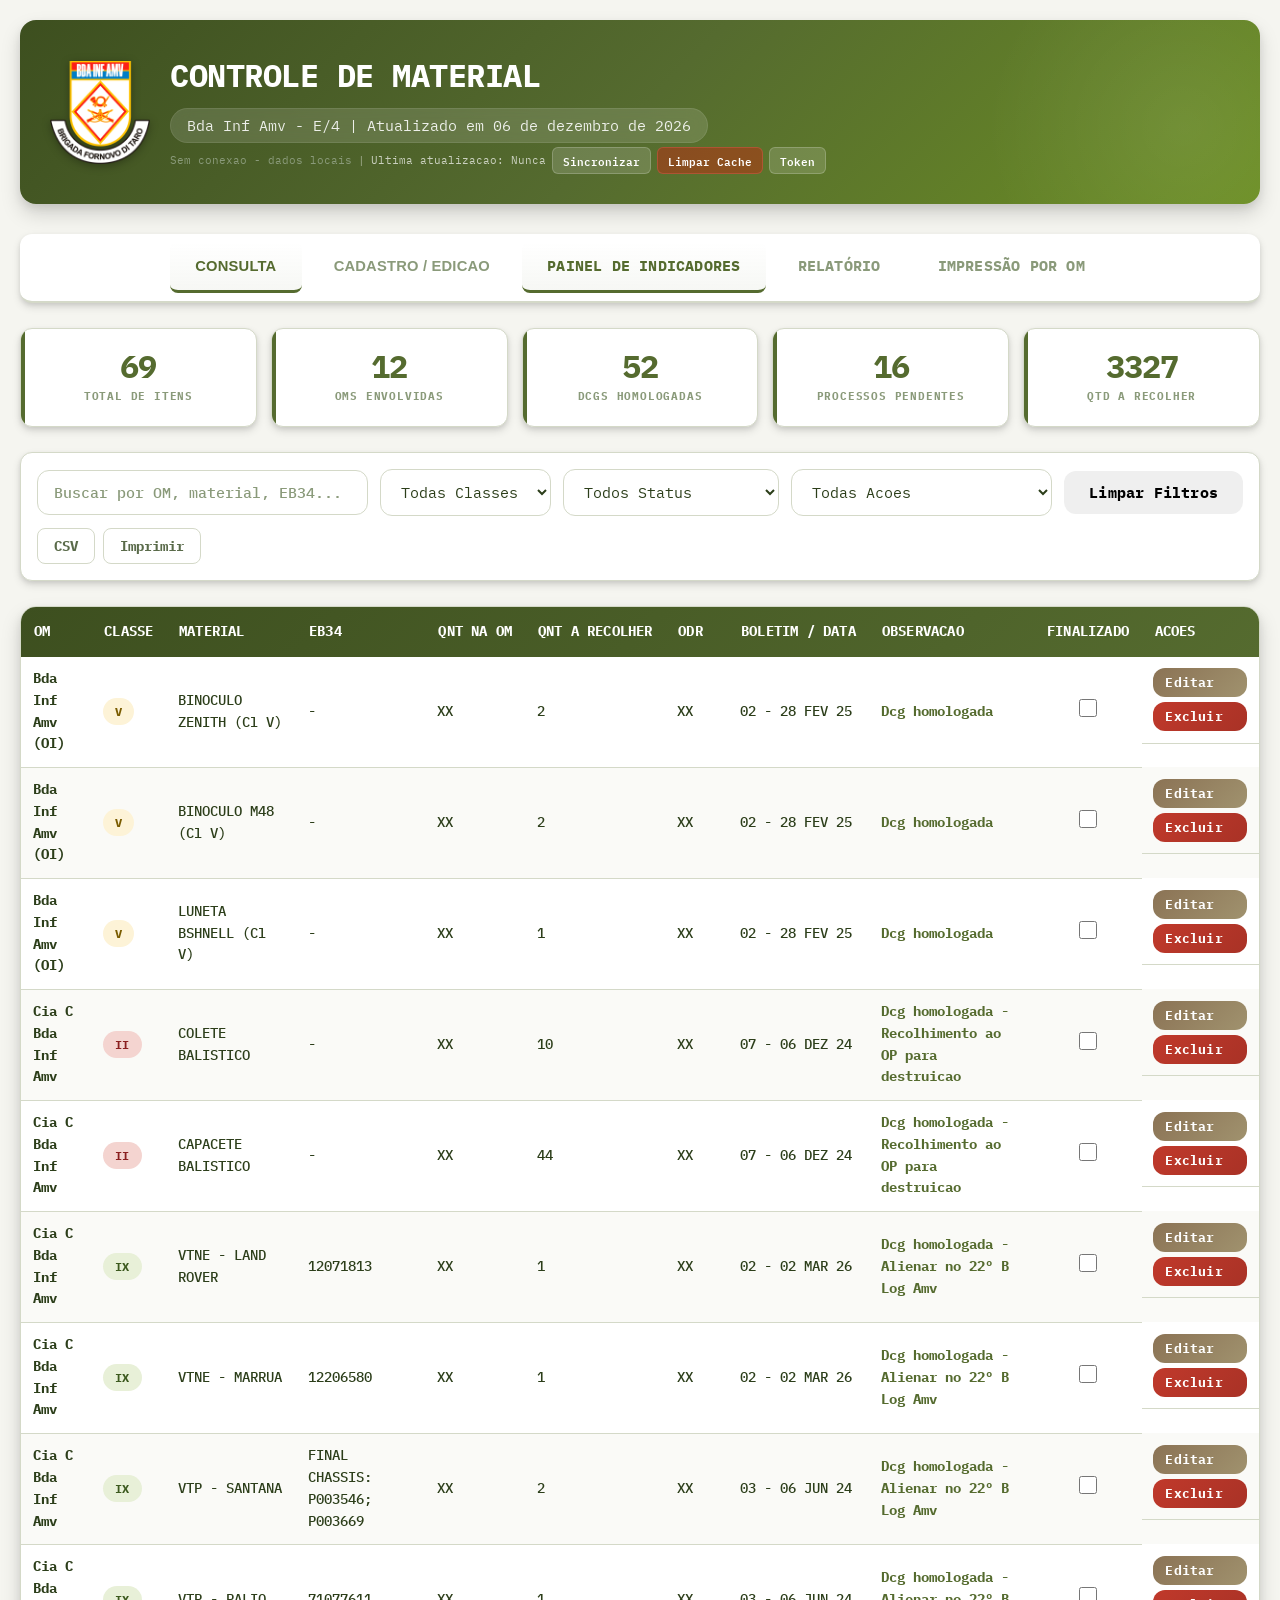
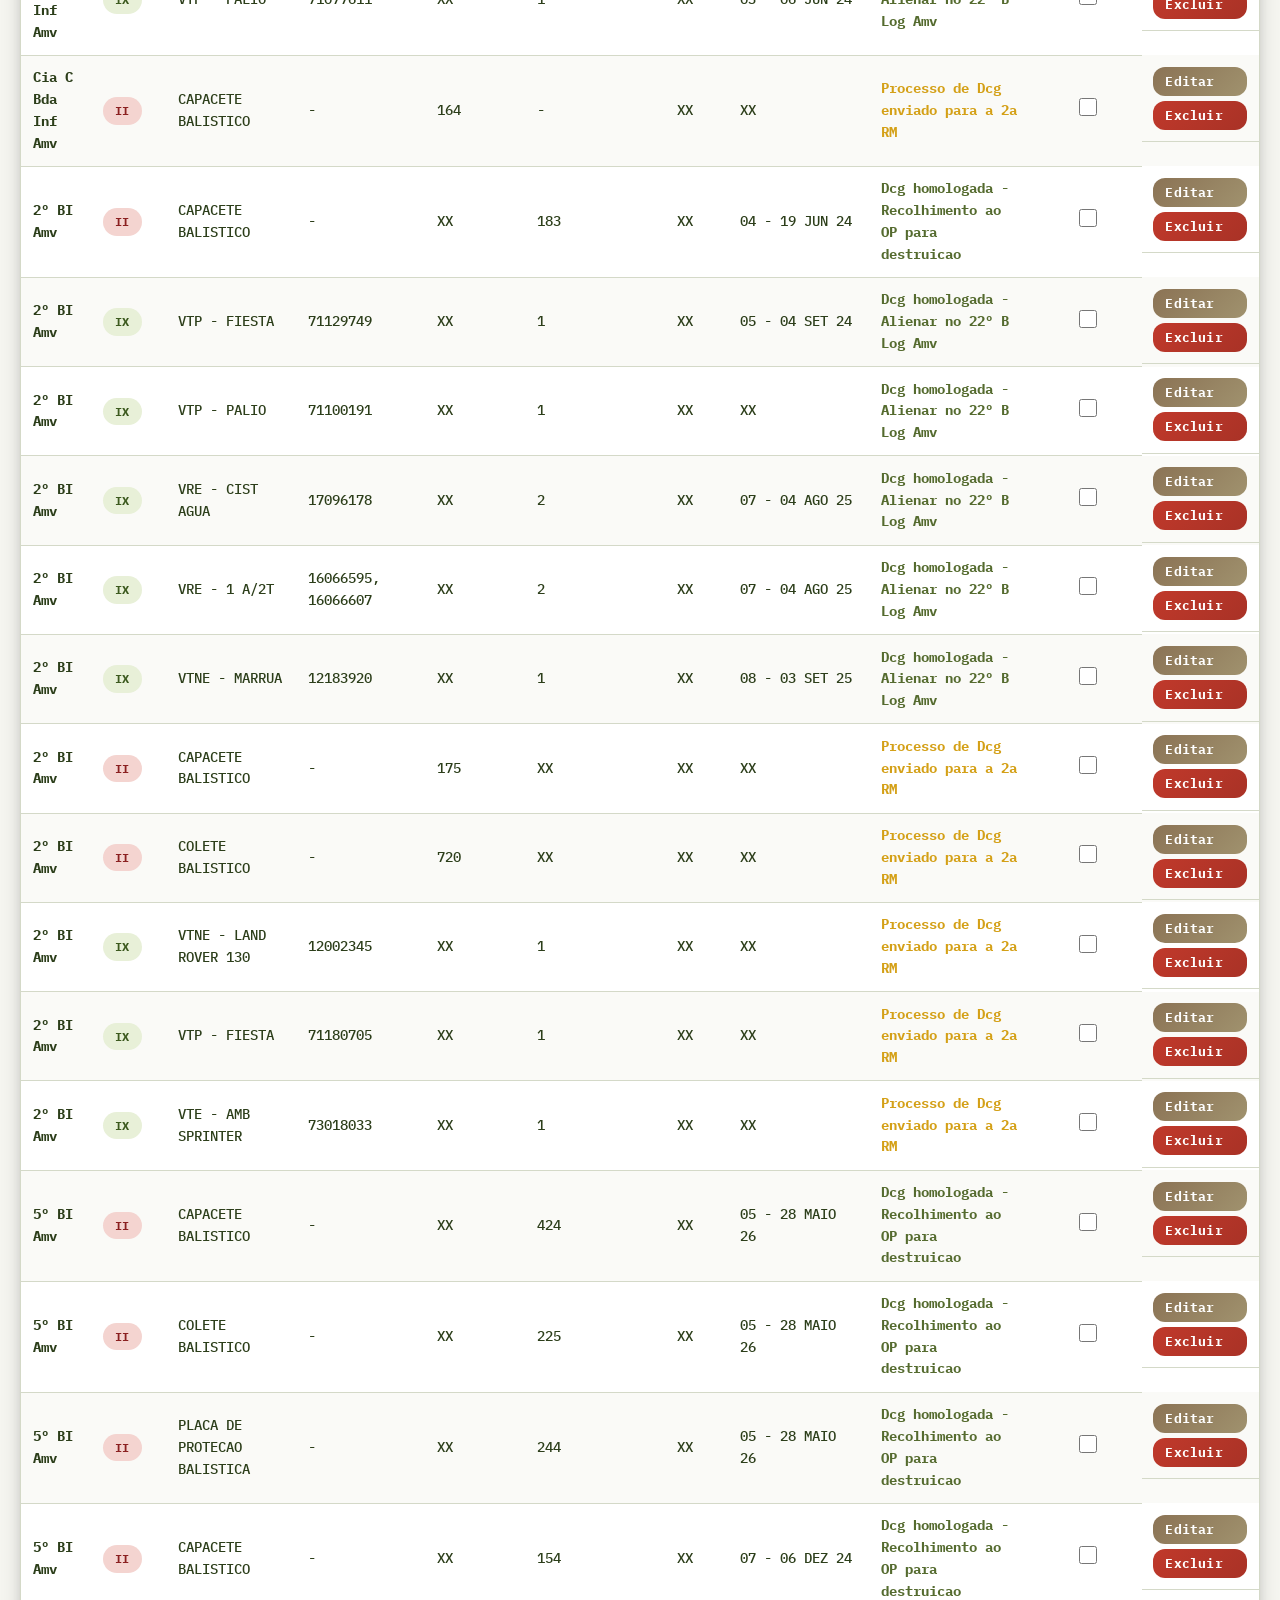
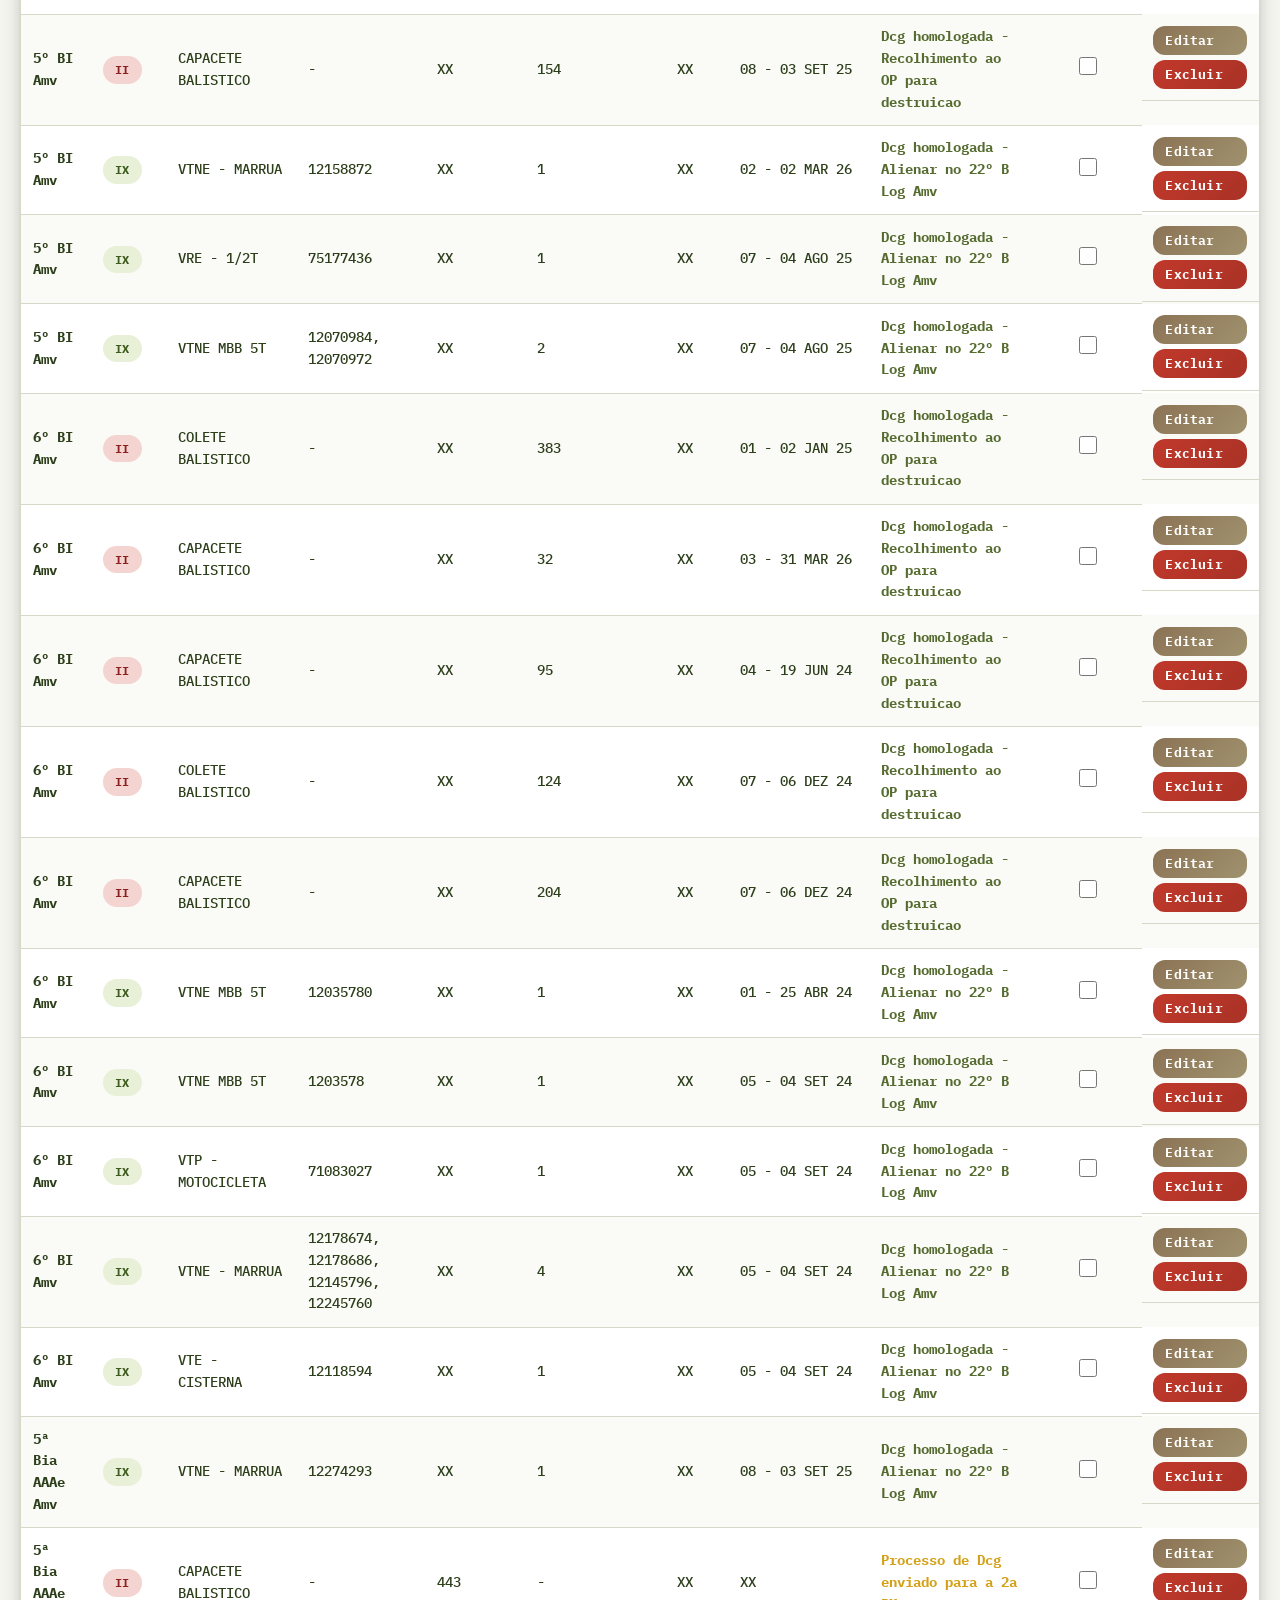
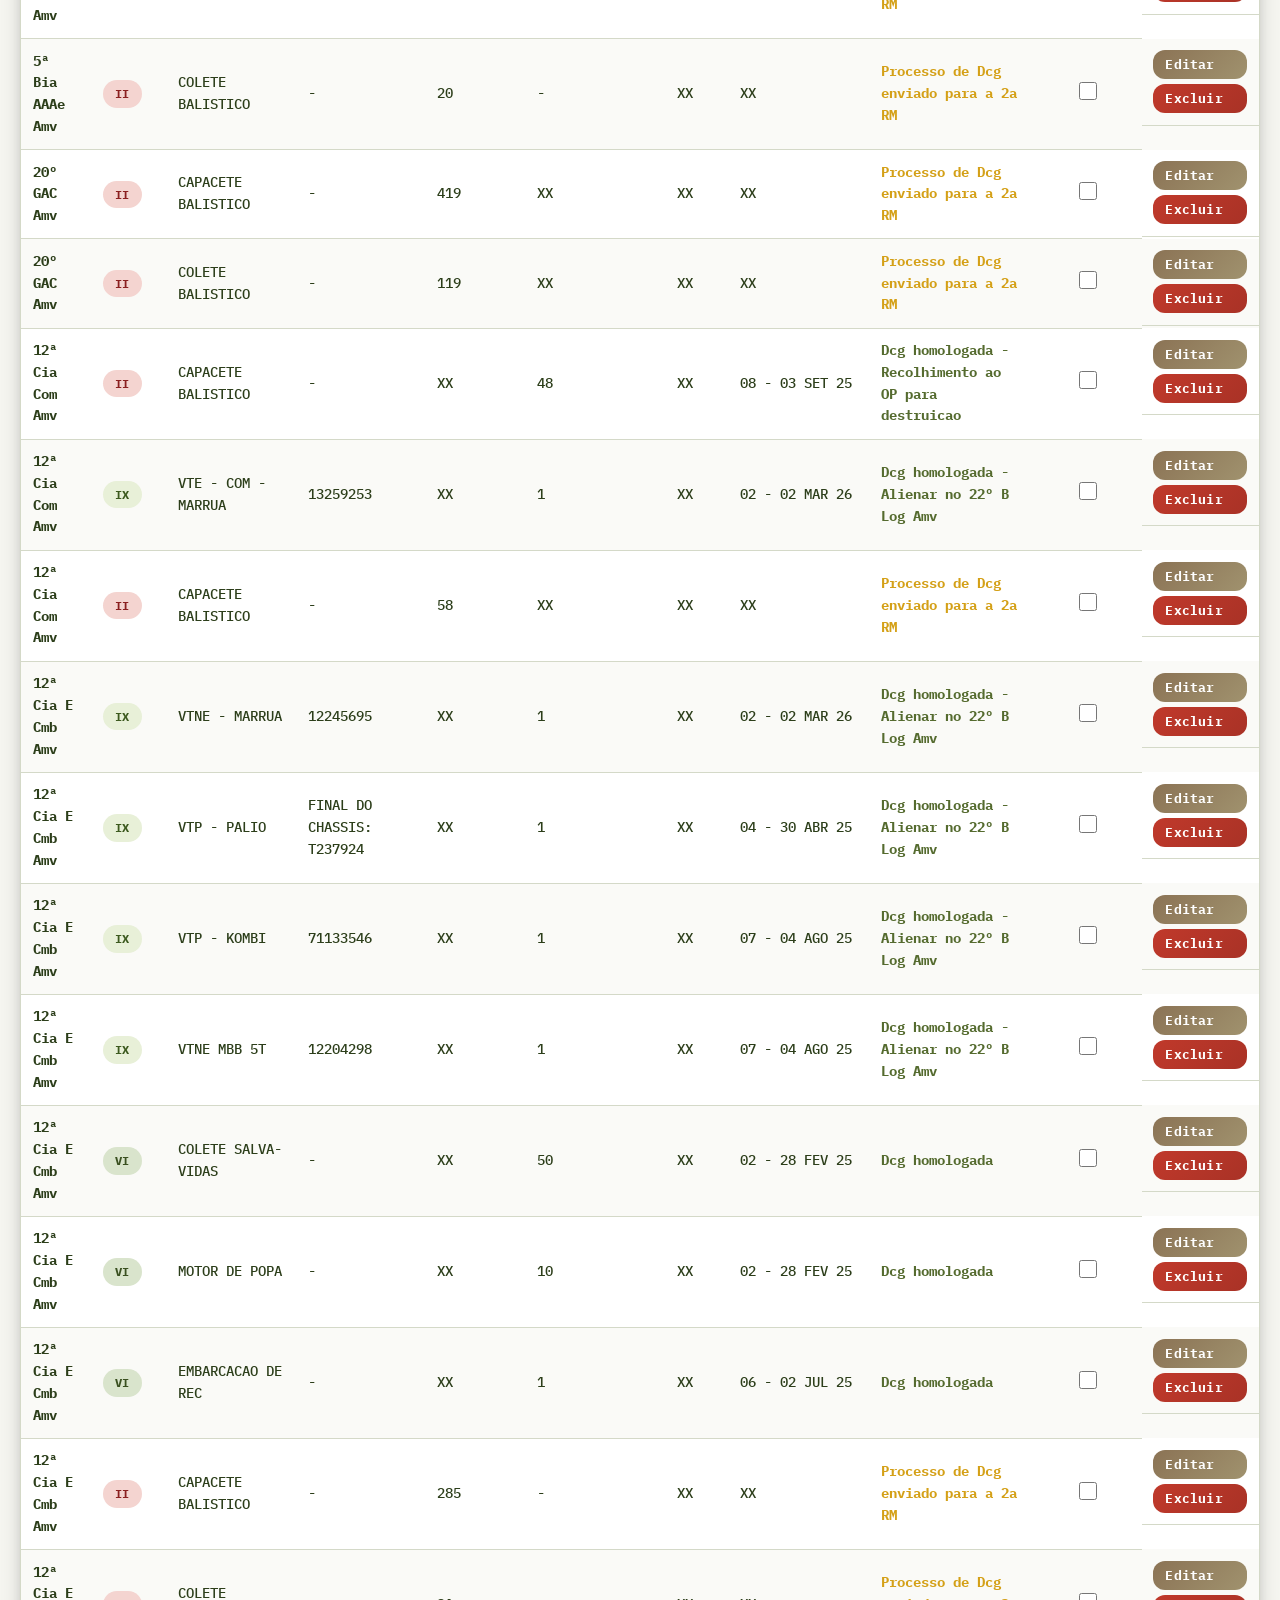
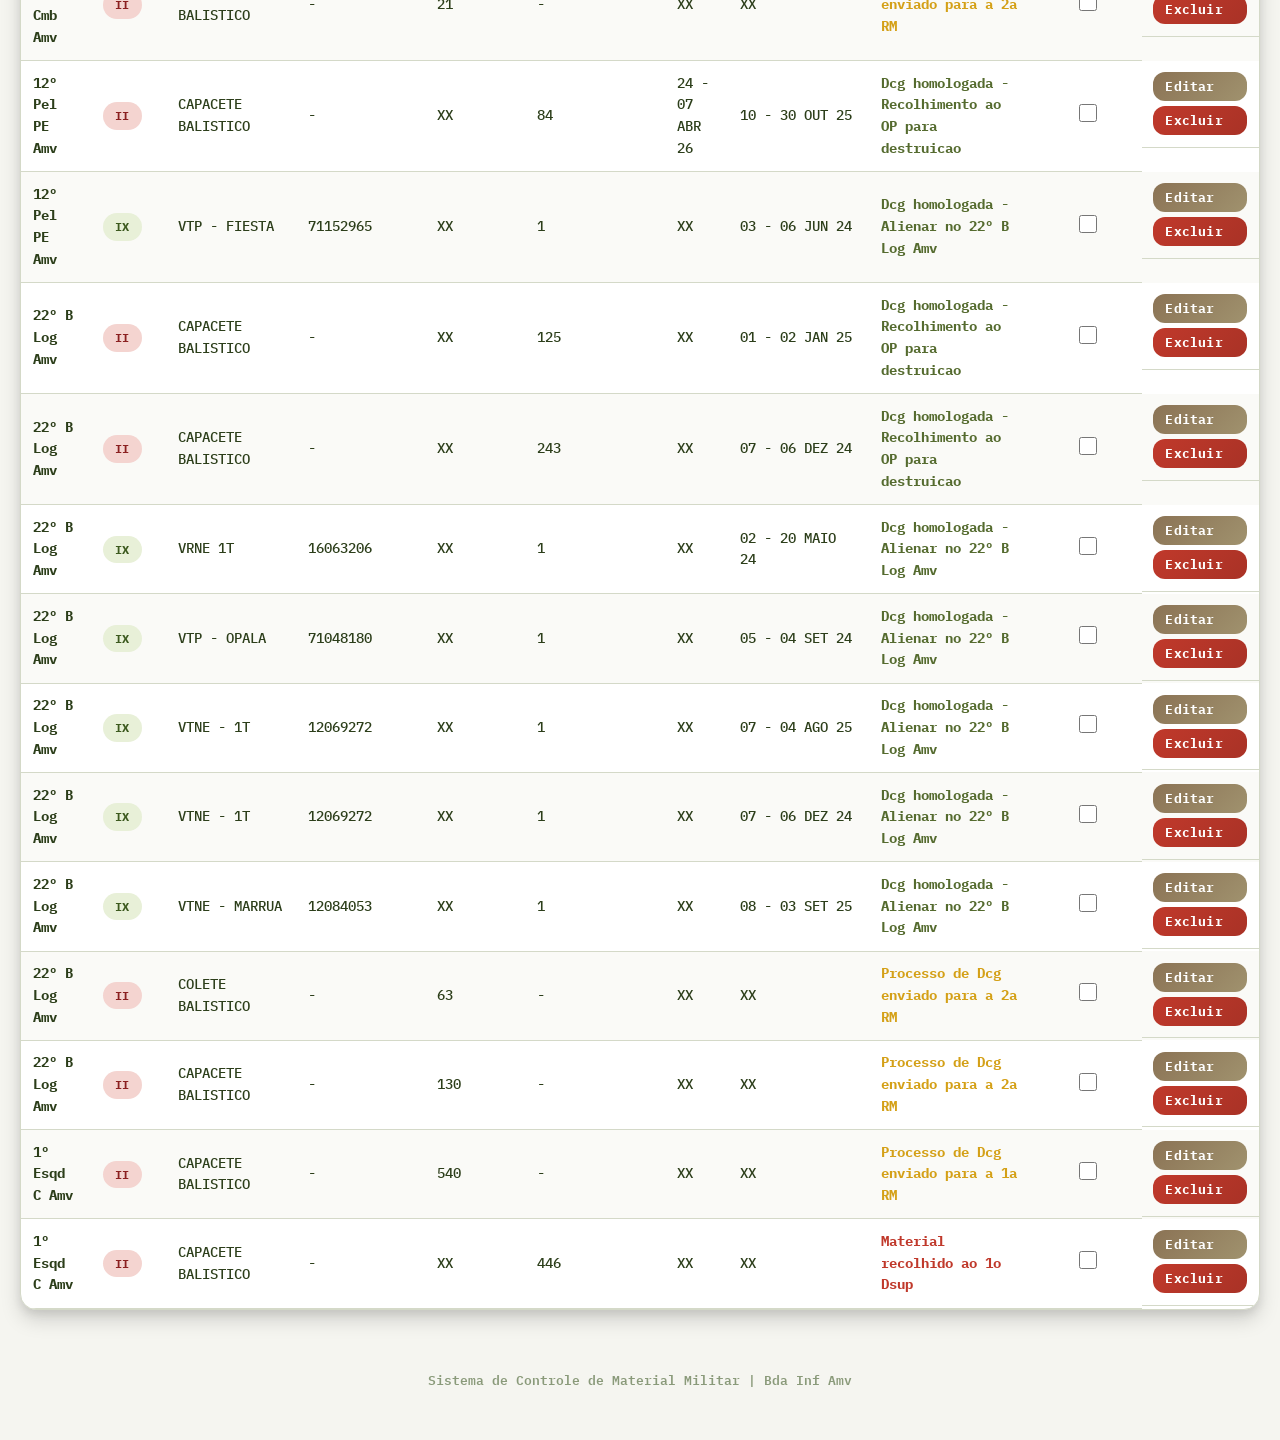
==== index.html @ 6921af94 "Ajuste visual do checkbox Processo Finalizado - alinhado com Acao" ====
<!DOCTYPE html>
<html lang="pt-BR">
<head>
    <meta charset="UTF-8">
    <meta http-equiv="Cache-Control" content="no-cache, no-store, must-revalidate">
    <meta http-equiv="Pragma" content="no-cache">
    <meta http-equiv="Expires" content="0">
    <meta name="viewport" content="width=device-width, initial-scale=1.0, maximum-scale=1.0, user-scalable=no">
    <title>Controle de Material - Bda Inf Amv</title>
    <link rel="preconnect" href="https://fonts.googleapis.com">
    <link rel="preconnect" href="https://fonts.gstatic.com" crossorigin>
    <link href="https://fonts.googleapis.com/css2?family=IBM+Plex+Mono:wght@400;500;600;700&display=swap" rel="stylesheet">
    <style>
        :root {
            --primary: #556b2f;
            --primary-dark: #3d4f1f;
            --primary-light: #6b8e23;
            --accent: #8b7355;
            --accent-light: #a0926e;
            --danger: #c0392b;
            --danger-dark: #a93226;
            --warning: #d4a017;
            --success: #556b2f;
            --bg: #f5f5f0;
            --surface: #ffffff;
            --surface-hover: #fafaf7;
            --text: #2c3e1a;
            --text-secondary: #5a6b4a;
            --text-muted: #8a9a7a;
            --border: #d4d9c8;
            --shadow-sm: 0 1px 3px rgba(0,0,0,0.12), 0 1px 2px rgba(0,0,0,0.08);
            --shadow: 0 4px 8px rgba(0,0,0,0.12), 0 2px 4px rgba(0,0,0,0.08);
            --shadow-md: 0 10px 20px rgba(0,0,0,0.15), 0 4px 8px rgba(0,0,0,0.08);
            --shadow-lg: 0 25px 40px rgba(0,0,0,0.18), 0 10px 15px rgba(0,0,0,0.08);
            --radius: 12px;
            --radius-lg: 16px;
            --transition: all 0.2s cubic-bezier(0.4, 0, 0.2, 1);
        }
        * { margin: 0; padding: 0; box-sizing: border-box; }
        body { font-family: 'IBM Plex Mono', 'Courier New', monospace; background: var(--bg); color: var(--text); min-height: 100vh; line-height: 1.6; -webkit-font-smoothing: antialiased; font-size: 0.92rem; }
        .container { max-width: 1800px; margin: 0 auto; padding: clamp(10px, 2vw, 20px); }

        header { background: linear-gradient(135deg, var(--primary-dark) 0%, var(--primary) 50%, var(--primary-light) 100%); color: white; padding: clamp(15px, 3vw, 30px); border-radius: var(--radius-lg); margin-bottom: clamp(15px, 3vw, 30px); box-shadow: var(--shadow-md); display: flex; align-items: center; gap: 20px; flex-wrap: wrap; position: relative; overflow: hidden; }
        header::before { content: ''; position: absolute; top: -50%; right: -10%; width: 400px; height: 400px; background: radial-gradient(circle, rgba(255,255,255,0.08) 0%, transparent 70%); border-radius: 50%; pointer-events: none; }
        .logo { max-width: clamp(50px, 10vw, 100px); height: auto; filter: drop-shadow(0 2px 4px rgba(0,0,0,0.3)); border-radius: 8px; position: relative; z-index: 1; }
        .header-text { position: relative; z-index: 1; }
        h1 { font-size: clamp(1.2em, 3.5vw, 2.2em); font-weight: 700; letter-spacing: -0.5px; color: white; }
        .subtitle { font-size: clamp(0.75em, 1.8vw, 1em); opacity: 0.9; background: rgba(255,255,255,0.15); backdrop-filter: blur(10px); padding: 5px 16px; border-radius: 24px; border: 1px solid rgba(255,255,255,0.1); display: inline-block; width: fit-content; margin-top: 6px; color: white; }

        .tabs { display: flex; gap: 6px; margin-bottom: clamp(15px, 2vw, 25px); flex-wrap: wrap; justify-content: center; background: var(--surface); padding: 8px 12px; border-radius: var(--radius); box-shadow: var(--shadow); border-bottom: 2px solid var(--border); }
        .tabs a, .tab { padding: clamp(8px, 1.5vw, 12px) clamp(14px, 2vw, 30px); border: none; border-radius: 8px; background: transparent; color: var(--text-muted); font-size: clamp(0.7em, 1.5vw, 1em); font-weight: 700; cursor: pointer; transition: var(--transition); text-decoration: none; display: inline-block; text-transform: uppercase; letter-spacing: 0.2px; border-bottom: 3px solid transparent; }
        .tabs a:hover, .tab:hover { color: var(--text); background: var(--surface-hover); border-bottom-color: var(--primary-light); }
        .tabs a.active, .tab.active { color: var(--primary); border-bottom-color: var(--primary); background: linear-gradient(to bottom, transparent, rgba(85,107,47,0.05)); font-weight: 800; }

        .tab-content { display: none; }
        .tab-content.active { display: block; }

        .stats-container { display: flex; gap: 14px; padding: 0 0 clamp(15px, 2vw, 25px); flex-wrap: wrap; }
        .stat-card { background: var(--surface); border-radius: var(--radius); padding: clamp(12px, 2vw, 20px) clamp(16px, 2.5vw, 28px); text-align: center; box-shadow: var(--shadow); min-width: 120px; border: 1px solid var(--border); transition: var(--transition); position: relative; overflow: hidden; flex: 1; }
        .stat-card::before { content: ''; position: absolute; top: 0; left: 0; width: 4px; height: 100%; background: var(--primary); border-radius: 4px 0 0 4px; }
        .stat-card:hover { transform: translateY(-3px); box-shadow: var(--shadow-md); }
        .stat-value { display: block; font-size: clamp(1.4em, 3.5vw, 2rem); font-weight: 700; color: var(--primary); line-height: 1.1; letter-spacing: -1px; }
        .stat-label { color: var(--text-muted); font-size: clamp(0.6em, 1.2vw, 0.75em); text-transform: uppercase; letter-spacing: 0.8px; font-weight: 700; margin-top: 4px; display: block; }

        .controls { display: flex; flex-wrap: wrap; gap: clamp(8px, 1.5vw, 12px); margin-bottom: clamp(15px, 2vw, 25px); padding: clamp(12px, 2vw, 16px); background: var(--surface); border-radius: var(--radius); box-shadow: var(--shadow); border: 1px solid var(--border); align-items: center; }
        .search-box { flex: 1; min-width: 200px; padding: clamp(8px, 1.5vw, 12px) clamp(12px, 2vw, 20px); border: 1px solid var(--border); border-radius: var(--radius); background: var(--surface); color: var(--text); font-size: clamp(0.85em, 1.5vw, 0.92rem); outline: none; transition: var(--transition); font-family: inherit; font-weight: 500; }
        .search-box:focus { border-color: var(--primary); box-shadow: 0 0 0 3px rgba(85,107,47,0.1); }
        .search-box::placeholder { color: var(--text-muted); }

        select, input[type="text"], input[type="number"], input[type="password"] { padding: clamp(8px, 1.5vw, 12px) clamp(12px, 2vw, 16px); border: 1px solid var(--border); border-radius: var(--radius); background: var(--surface); color: var(--text); font-size: clamp(0.8em, 1.4vw, 0.92rem); cursor: pointer; outline: none; transition: var(--transition); font-family: inherit; }
        select:focus, input:focus { border-color: var(--primary); box-shadow: 0 0 0 3px rgba(85,107,47,0.1); }
        select option { background: var(--surface); color: var(--text); }

        .btn { padding: clamp(8px, 1.5vw, 12px) clamp(15px, 2vw, 25px); border: none; border-radius: var(--radius); cursor: pointer; font-size: clamp(0.8em, 1.4vw, 0.92rem); font-weight: 700; transition: var(--transition); letter-spacing: 0.2px; display: inline-flex; align-items: center; gap: 6px; font-family: inherit; }
        .btn:active { transform: scale(0.97); }
        .btn:hover { transform: translateY(-1px); box-shadow: var(--shadow-md); }
        .btn-primary, .btn-save { background: linear-gradient(135deg, var(--primary), var(--primary-dark)); color: white; box-shadow: var(--shadow-sm), 0 3px 10px rgba(85,107,47,0.3); }
        .btn-primary:hover, .btn-save:hover { box-shadow: var(--shadow-md), 0 6px 16px rgba(85,107,47,0.4); }
        .btn-danger { background: linear-gradient(135deg, var(--danger), var(--danger-dark)); color: white; box-shadow: var(--shadow-sm), 0 3px 10px rgba(192,57,43,0.3); }
        .btn-cancel { background: var(--surface); color: var(--text-secondary); border: 1px solid var(--border); }
        .btn-cancel:hover { background: var(--surface-hover); border-color: var(--text-muted); }
        .btn-edit { background: linear-gradient(135deg, var(--accent), var(--accent-light)); color: white; padding: 6px 12px; font-size: clamp(0.65em, 1.1vw, 0.82rem); }
        .btn-delete { background: linear-gradient(135deg, var(--danger), var(--danger-dark)); color: white; padding: 6px 12px; font-size: clamp(0.65em, 1.1vw, 0.82rem); }

        .export-buttons { display: flex; gap: 8px; }
        .btn-export { padding: 8px 16px; border: 1px solid var(--border); border-radius: 8px; background: var(--surface); color: var(--text-secondary); cursor: pointer; transition: var(--transition); font-size: 0.88rem; font-weight: 700; font-family: inherit; }
        .btn-export:hover { background: var(--surface-hover); border-color: var(--text-muted); }

        .table-container { background: var(--surface); border-radius: var(--radius-lg); overflow-x: auto; -webkit-overflow-scrolling: touch; box-shadow: var(--shadow-md); border: 1px solid var(--border); }
        table { width: 100%; border-collapse: collapse; min-width: 900px; }
        thead { background: linear-gradient(135deg, var(--primary-dark), var(--primary)); color: white; position: sticky; top: 0; z-index: 10; }
        th { padding: clamp(8px, 1.5vw, 14px) clamp(6px, 1vw, 16px); text-align: left; font-weight: 700; color: white; cursor: pointer; white-space: nowrap; transition: var(--transition); font-size: clamp(0.65em, 1.1vw, 0.85rem); letter-spacing: 0.2px; text-transform: uppercase; }
        th:hover { background: rgba(255,255,255,0.1); }
        td { padding: clamp(5px, 0.9vw, 12px); border-bottom: 1px solid var(--border); font-size: clamp(0.65em, 1.1vw, 0.85rem); color: var(--text); font-weight: 500; }
        tr { transition: var(--transition); }
        tr:hover { background: var(--surface-hover); }
        tr:nth-child(even) { background: rgba(245,245,240,0.5); }

        .badge { display: inline-flex; align-items: center; padding: 4px 12px; border-radius: 24px; font-size: 0.76rem; font-weight: 700; letter-spacing: 0.3px; text-transform: uppercase; }
        .badge-ii { background: #f4d4d0; color: #8b2020; }
        .badge-ix { background: #e8f0d8; color: #3d5a1f; }
        .badge-v { background: #fdf3d7; color: #7a5c00; }
        .badge-vi { background: #d9e4cc; color: #3a5020; }

        .status-homologada { color: var(--success); font-weight: 700; }
        .status-pendente { color: var(--warning); font-weight: 700; }
        .status-recolhido { color: var(--danger); font-weight: 700; }

        .no-results { text-align: center; padding: clamp(20px, 4vw, 40px); color: var(--text-muted); font-size: 1.1em; }

        .form-container { background: var(--surface); border-radius: var(--radius-lg); padding: clamp(15px, 3vw, 30px); box-shadow: var(--shadow-md); border: 1px solid var(--border); }
        .form-title { font-size: clamp(1em, 2.2vw, 1.4em); margin-bottom: clamp(15px, 2vw, 25px); font-weight: 700; color: var(--primary); padding-bottom: 12px; border-bottom: 2px solid var(--border); display: flex; align-items: center; gap: 8px; text-transform: uppercase; letter-spacing: 0.3px; }
        .form-title::before { content: ''; width: 4px; height: 20px; background: var(--primary); border-radius: 2px; }
        .form-grid { display: grid; grid-template-columns: repeat(auto-fit, minmax(clamp(180px, 28vw, 280px), 1fr)); gap: clamp(12px, 2vw, 20px); margin-bottom: 25px; }
        .form-group { display: flex; flex-direction: column; gap: 6px; }
        .form-group label { color: var(--text-secondary); font-size: clamp(0.65em, 1.2vw, 0.86rem); text-transform: uppercase; letter-spacing: 0.3px; font-weight: 700; }
        .form-group input, .form-group select { width: 100%; padding: 10px 14px; }
        .form-buttons { display: flex; gap: 12px; justify-content: flex-end; flex-wrap: wrap; }

        .modal-overlay { display: none; position: fixed; top: 0; left: 0; width: 100%; height: 100%; background: rgba(15,23,42,0.6); backdrop-filter: blur(4px); z-index: 1000; justify-content: center; align-items: center; padding: 20px; }
        .modal-overlay.active { display: flex; }
        .modal { background: var(--surface); border-radius: var(--radius-lg); max-width: 500px; width: 100%; box-shadow: var(--shadow-lg); animation: modalIn 0.3s cubic-bezier(0.4, 0, 0.2, 1); border: 1px solid var(--border); }
        @keyframes modalIn { from { opacity: 0; transform: translateY(-10px) scale(0.98); } to { opacity: 1; transform: translateY(0) scale(1); } }
        .modal h3 { margin-bottom: 15px; color: var(--danger); font-size: clamp(1em, 2vw, 1.2rem); font-weight: 700; letter-spacing: -0.3px; padding: 20px 28px 0; }
        .modal p { margin-bottom: 20px; color: var(--text-secondary); font-size: clamp(0.85em, 1.5vw, 0.95rem); padding: 0 28px; }
        .modal .form-group { padding: 0 28px; }
        .modal-buttons { display: flex; gap: 10px; justify-content: flex-end; flex-wrap: wrap; padding: 20px 28px; border-top: 1px solid var(--border); }
        .modal-buttons .btn { flex: 1; min-width: 120px; text-align: center; }

        .action-buttons { display: flex; gap: 5px; flex-wrap: wrap; }
        .action-buttons .btn { flex: 1; min-width: 80px; text-align: center; }

        .toast { position: fixed; bottom: 15px; left: 15px; right: 15px; padding: 12px 20px; border-radius: var(--radius); color: white; font-weight: 700; z-index: 2000; animation: slideIn 0.3s ease, fadeOut 0.3s ease 2.7s; text-align: center; font-size: clamp(0.8em, 1.5vw, 0.95rem); }
        .toast-success { background: linear-gradient(135deg, var(--primary), var(--primary-light)); }
        .toast-error { background: linear-gradient(135deg, var(--danger), var(--danger-dark)); }
        @keyframes slideIn { from { transform: translateY(100%); opacity: 0; } to { transform: translateY(0); opacity: 1; } }
        @keyframes fadeOut { from { opacity: 1; } to { opacity: 0; } }

        footer { text-align: center; padding: clamp(15px, 3vw, 30px); margin-top: clamp(15px, 3vw, 30px); color: var(--text-muted); font-size: 0.85em; font-weight: 600; }

        @media print { .tabs, .controls, .action-buttons, footer { display: none !important; } body { background: white; } header { box-shadow: none; } .table-container { box-shadow: none; border: 1px solid #ccc; } }

        @media (max-width: 768px) {
            header { padding: 12px 16px; flex-direction: column; align-items: flex-start; gap: 8px; }
            .header-text { width: 100%; }
            .logo { height: 50px; width: auto; }
            h1 { font-size: 1.1rem; }
            .subtitle { font-size: 0.72rem; padding: 3px 10px; }
            .tabs { padding: 0 8px; gap: 2px; overflow-x: auto; -webkit-overflow-scrolling: touch; flex-wrap: nowrap; }
            .tab { padding: 10px 14px; font-size: 0.72rem; white-space: nowrap; }
            .stats-container { gap: 8px; padding: 0 0 12px; }
            .stat-card { min-width: 80px; padding: 10px 12px; flex: 1; }
            .stat-value { font-size: 1.4rem; }
            .stat-label { font-size: 0.6rem; }
            .controls { padding: 0 12px 12px; }
            .search-box { width: 100%; min-width: 0; font-size: 0.8rem; padding: 8px 12px; }
            .table-container { overflow-x: auto; margin: 0; }
            thead th { padding: 10px; font-size: 0.7rem; }
            tbody td { padding: 8px; font-size: 0.72rem; }
            .form-grid { grid-template-columns: 1fr; }
            .form-group label { font-size: 0.72rem; }
            .form-group input, .form-group select { font-size: 0.82rem; padding: 8px 10px; }
            .modal-buttons .btn { min-width: 100px; font-size: 0.82rem; }
        }
        @media (max-width: 480px) {
            html { font-size: 14px; }
            .tab { padding: 8px 8px; font-size: 0.65rem; }
            .stat-card { min-width: 60px; padding: 8px 6px; }
            .stat-value { font-size: 1.1rem; }
            .stat-label { font-size: 0.5rem; }
            thead th, tbody td { padding: 5px; }
            .action-buttons .btn { font-size: 0.6rem; padding: 4px 6px; min-width: 60px; }
        }
    </style>
</head>
<body>
    <div class="container">
        <header>
            <img src="logo.png" alt="Logo BDA Inf Amv" class="logo">
            <div class="header-text">
                <h1>CONTROLE DE MATERIAL</h1>
                <p class="subtitle">Bda Inf Amv - E/4 | Atualizado em <span id="currentDate"></span></p>
                <div style="font-size:0.7rem;color:rgba(255,255,255,0.7);margin-top:4px;display:flex;align-items:center;gap:6px;">
                    <span id="syncStatus" style="color:rgba(255,255,255,0.5);">Carregando...</span>
                    <span style="color:rgba(255,255,255,0.5);">|</span>
                    <span>Ultima atualizacao: <span id="lastUpdate">...</span></span>
                    <button onclick="manualRefresh()" style="background:rgba(255,255,255,0.15);border:1px solid rgba(255,255,255,0.2);color:white;padding:3px 10px;border-radius:6px;cursor:pointer;font-size:0.7rem;font-family:inherit;font-weight:600;">Sincronizar</button>
                    <button onclick="forceReload()" style="background:rgba(255,0,0,0.3);border:1px solid rgba(255,100,100,0.3);color:white;padding:3px 10px;border-radius:6px;cursor:pointer;font-size:0.7rem;font-family:inherit;font-weight:600;">Limpar Cache</button>
                    <button onclick="openTokenModal()" style="background:rgba(255,255,255,0.15);border:1px solid rgba(255,255,255,0.2);color:white;padding:3px 10px;border-radius:6px;cursor:pointer;font-size:0.7rem;font-family:inherit;font-weight:600;">Token</button>
                </div>
            </div>
        </header>

        <div class="tabs">
            <button class="tab active" onclick="switchTab('consulta')">Consulta</button>
            <button class="tab" onclick="switchTab('cadastro')">Cadastro / Edicao</button>
            <a href="painel.html" class="active">Painel de Indicadores</a>
            <a href="relatorio.html">Relatório</a>
            <a href="imprimir.html">Impressão por OM</a>
        </div>

        <div id="tab-consulta" class="tab-content active">
            <div class="stats-container">
                <div class="stat-card"><div class="stat-value" id="total-items">0</div><div class="stat-label">Total de Itens</div></div>
                <div class="stat-card"><div class="stat-value" id="total-oms">0</div><div class="stat-label">OMs Envolvidas</div></div>
                <div class="stat-card"><div class="stat-value" id="total-homologadas">0</div><div class="stat-label">DCGs Homologadas</div></div>
                <div class="stat-card"><div class="stat-value" id="total-pendentes">0</div><div class="stat-label">Processos Pendentes</div></div>
                <div class="stat-card"><div class="stat-value" id="total-recolher">0</div><div class="stat-label">Qtd a Recolher</div></div>
            </div>

            <div class="controls">
                <input type="text" class="search-box" id="searchInput" placeholder="Buscar por OM, material, EB34...">
                <select id="filterClasse"><option value="">Todas Classes</option><option value="II">Classe II</option><option value="V">Classe V</option><option value="VI">Classe VI</option><option value="IX">Classe IX</option></select>
                <select id="filterStatus"><option value="">Todos Status</option><option value="homologada">DCG Homologada</option><option value="pendente">Processo Pendente</option><option value="recolhido">Material Recolhido</option></select>
                <select id="filterAcao"><option value="">Todas Acoes</option><option value="destruicao">Recolhimento/Destruicao</option><option value="alienacao">Alienacao</option><option value="outros">Outros</option></select>
                <button class="btn" onclick="clearFilters()">Limpar Filtros</button>
                <div class="export-buttons">
                    <button class="btn-export" onclick="exportCSV()">CSV</button>
                    <button class="btn-export" onclick="printTable()">Imprimir</button>
                </div>
            </div>

            <div class="table-container">
                <table id="materialTable">
                    <thead>
                        <tr>
                            <th onclick="sortTable(0)">OM</th>
                            <th onclick="sortTable(1)">Classe</th>
                            <th onclick="sortTable(2)">Material</th>
                            <th onclick="sortTable(3)">EB34</th>
                            <th onclick="sortTable(4)">QNT na OM</th>
                            <th onclick="sortTable(5)">QNT a Recolher</th>
                            <th onclick="sortTable(6)">ODR</th>
                            <th onclick="sortTable(7)">Boletim / Data</th>
                            <th onclick="sortTable(8)">Observacao</th>
                            <th>Finalizado</th>
                            <th>Acoes</th>
                        </tr>
                    </thead>
                    <tbody id="tableBody"></tbody>
                </table>
                <div class="no-results" id="noResults" style="display: none;">Nenhum resultado encontrado.</div>
            </div>
        </div>

        <div id="tab-cadastro" class="tab-content">
            <div class="form-container">
                <div class="form-title" id="formTitle">Novo Registro</div>
                <div class="form-grid">
                    <div class="form-group">
                        <label>OM</label>
                        <select id="formOm"><option value="">Selecione a OM</option></select>
                    </div>
                    <div class="form-group">
                        <label>Classe</label>
                        <select id="formClasse"><option value="II">II</option><option value="V">V</option><option value="VI">VI</option><option value="IX">IX</option></select>
                    </div>
                    <div class="form-group">
                        <label>Material</label>
                        <select id="formMaterialSelect" onchange="toggleNewMaterial()"><option value="">Selecione o Material</option></select>
                        <input type="text" id="formMaterial" placeholder="Digite o novo material" style="display:none;margin-top:6px;">
                    </div>
                    <div class="form-group">
                        <label>EB34</label>
                        <input type="text" id="formEb34" placeholder="Numero do EB34 ou -">
                    </div>
                    <div class="form-group">
                        <label>QNT na OM</label>
                        <input type="text" id="formQtdOm" placeholder="Quantidade ou XX">
                    </div>
                    <div class="form-group">
                        <label>QNT a Recolher</label>
                        <input type="text" id="formQtdRecolher" placeholder="Quantidade ou -">
                    </div>
                    <div class="form-group">
                        <label>ODR</label>
                        <input type="text" id="formOdr" placeholder="Numero ODR ou XX">
                    </div>
                    <div class="form-group">
                        <label>Boletim / Data</label>
                        <input type="text" id="formBoletim" placeholder="Ex: 01 - 02 JAN 25">
                    </div>
                    <div class="form-group">
                        <label>Observacao</label>
                        <input type="text" id="formObs" placeholder="Descricao da acao">
                    </div>
                    <div class="form-group">
                        <label>Status</label>
                        <select id="formStatus"><option value="homologada">DCG Homologada</option><option value="pendente">Processo Pendente</option><option value="recolhido">Material Recolhido</option></select>
                    </div>
                    <div class="form-group">
                        <label>Acao</label>
                        <select id="formAcao"><option value="destruicao">Recolhimento/Destruicao</option><option value="alienacao">Alienacao</option><option value="outros">Outros</option></select>
                    </div>
                    <div class="form-group" style="justify-content:flex-end;">
                        <label>&nbsp;</label>
                        <label style="display:flex;align-items:center;gap:10px;cursor:pointer;font-size:clamp(0.85em, 1.5vw, 1.05rem);padding:12px 16px;border:1px solid var(--border);border-radius:var(--radius);background:var(--surface);min-height:44px;transition:var(--transition);">
                            <input type="checkbox" id="formFinalizado" style="width:20px;height:20px;cursor:pointer;accent-color:var(--primary);">
                            Processo Finalizado
                        </label>
                    </div>
                </div>
                <div class="form-buttons">
                    <button class="btn btn-cancel" onclick="clearForm()">Cancelar</button>
                    <button class="btn btn-save" onclick="saveRecord()">Salvar</button>
                </div>
            </div>
        </div>

        <div class="modal-overlay" id="tokenModal">
            <div class="modal">
                <h3 style="color:var(--primary);">Configurar Token GitHub</h3>
                <p>Para sincronizar entre dispositivos, cole seu Personal Access Token do GitHub.</p>
                <p style="font-size:0.8rem;color:var(--text-muted);padding:0 28px;">Crie em: <a href="https://github.com/settings/tokens" target="_blank" style="color:var(--primary);">github.com/settings/tokens</a> com permissao "repo"</p>
                <div class="form-group" style="margin-bottom:20px;">
                    <label style="color:var(--text-secondary);margin-bottom:5px;">Token</label>
                    <input type="password" id="tokenInput" placeholder="Cole seu token aqui" style="width:100%;padding:10px 14px;border-radius:12px;border:1px solid var(--border);background:var(--surface);color:var(--text);font-size:0.92rem;font-family:inherit;">
                </div>
                <div class="modal-buttons">
                    <button class="btn btn-cancel" onclick="closeTokenModal()">Cancelar</button>
                    <button class="btn btn-save" onclick="saveToken()">Salvar Token</button>
                </div>
            </div>
        </div>

        <div class="modal-overlay" id="finalizadoModal">
            <div class="modal">
                <h3 style="color:var(--primary);">Confirmar Alteracao</h3>
                <p>Digite a senha para alterar o status de Processo Finalizado.</p>
                <div class="form-group" style="margin-bottom:20px;">
                    <label style="color:var(--text-secondary);margin-bottom:5px;">Senha</label>
                    <input type="password" id="finalizadoSenha" placeholder="Digite a senha" style="width:100%;padding:10px 14px;border-radius:12px;border:1px solid var(--border);background:var(--surface);color:var(--text);font-size:0.92rem;font-family:inherit;">
                </div>
                <div class="modal-buttons">
                    <button class="btn btn-cancel" onclick="closeFinalizadoModal()">Cancelar</button>
                    <button class="btn btn-save" onclick="confirmFinalizado()">Confirmar</button>
                </div>
            </div>
        </div>

        <div class="modal-overlay" id="deleteModal">
            <div class="modal">
                <h3>Confirmar Exclusao</h3>
                <p>Tem certeza que deseja excluir este registro?</p>
                <div class="form-group" style="margin-bottom:20px;">
                    <label style="color:#8a9aa5;margin-bottom:5px;">Senha</label>
                    <input type="password" id="deletePassword" placeholder="Digite a senha" style="width:100%;padding:10px 14px;border-radius:12px;border:1px solid #d4d9c8;background:#fff;color:#2c3e1a;font-size:0.92rem;font-family:inherit;">
                </div>
                <div class="modal-buttons">
                    <button class="btn btn-cancel" onclick="closeDeleteModal()">Cancelar</button>
                    <button class="btn btn-danger" onclick="confirmDelete()">Excluir</button>
                </div>
            </div>
        </div>

        <footer>
            <p>Sistema de Controle de Material Militar | Bda Inf Amv</p>
        </footer>
    </div>

    <script src="config.js?v=3"></script>
    <script src="data.js?v=3"></script>
    <script>
        let data = [];
        let filteredData = [];
        let sortDirection = {};
        let editingId = null;
        let deleteId = null;

        function switchTab(tab) {
            document.querySelectorAll('.tab').forEach(t => t.classList.remove('active'));
            document.querySelectorAll('.tab-content').forEach(c => c.classList.remove('active'));
            if (tab === 'consulta') {
                document.querySelectorAll('.tab')[0].classList.add('active');
                document.getElementById('tab-consulta').classList.add('active');
            } else {
                document.querySelectorAll('.tab')[1].classList.add('active');
                document.getElementById('tab-cadastro').classList.add('active');
            }
        }

        function showToast(msg, type) {
            const t = document.createElement('div');
            t.className = 'toast toast-' + type;
            t.textContent = msg;
            document.body.appendChild(t);
            setTimeout(() => t.remove(), 3000);
        }

        function getBadgeClass(c) { return {II:'badge-ii',V:'badge-v',VI:'badge-vi',IX:'badge-ix'}[c] || 'badge-ii'; }
        function getStatusClass(s) { return {homologada:'status-homologada',pendente:'status-pendente',recolhido:'status-recolhido'}[s] || ''; }

        function renderTable() {
            const tbody = document.getElementById('tableBody');
            const noResults = document.getElementById('noResults');
            if (filteredData.length === 0) { tbody.innerHTML = ''; noResults.style.display = 'block'; return; }
            noResults.style.display = 'none';
            tbody.innerHTML = filteredData.map(item => {
                const isFinalizado = item.finalizado === true;
                const rowStyle = isFinalizado ? 'opacity:0.5;text-decoration:line-through;' : '';
                return `
                <tr style="${rowStyle}">
                    <td><strong>${item.om}</strong></td>
                    <td><span class="badge ${getBadgeClass(item.classe)}">${item.classe}</span></td>
                    <td>${item.material}</td>
                    <td>${item.eb34}</td>
                    <td>${item.qntOm}</td>
                    <td>${item.qntRecolher}</td>
                    <td>${item.odr}</td>
                    <td>${item.boletim}</td>
                    <td class="${getStatusClass(item.status)}">${item.obs}</td>
                    <td style="text-align:center;">
                        <input type="checkbox" ${isFinalizado ? 'checked' : ''} onchange="openFinalizadoModal(${item.id}, this.checked)" style="width:18px;height:18px;cursor:pointer;">
                    </td>
                    <td class="action-buttons">
                        <button class="btn btn-edit" onclick="editRecord(${item.id})">Editar</button>
                        <button class="btn btn-delete" onclick="deleteRecord(${item.id})">Excluir</button>
                    </td>
                </tr>`;
            }).join('');
            updateStats();
            populateMaterials();
        }

        function updateStats() {
            const activeData = data.filter(d => d.finalizado !== true);
            document.getElementById('total-items').textContent = activeData.length;
            document.getElementById('total-oms').textContent = new Set(activeData.map(d => d.om)).size;
            document.getElementById('total-homologadas').textContent = activeData.filter(d => d.status === 'homologada').length;
            document.getElementById('total-pendentes').textContent = activeData.filter(d => d.status === 'pendente').length;
            document.getElementById('total-recolher').textContent = activeData.reduce((s, d) => s + (typeof d.qntRecolher === 'number' ? d.qntRecolher : 0), 0);
        }

        function filterData() {
            const search = document.getElementById('searchInput').value.toLowerCase();
            const classe = document.getElementById('filterClasse').value;
            const status = document.getElementById('filterStatus').value;
            const acao = document.getElementById('filterAcao').value;
            filteredData = data.filter(item => {
                const ms = !search || item.om.toLowerCase().includes(search) || item.material.toLowerCase().includes(search) || item.eb34.toLowerCase().includes(search) || item.obs.toLowerCase().includes(search);
                return ms && (!classe || item.classe === classe) && (!status || item.status === status) && (!acao || item.acao === acao);
            }).sort((a, b) => _getOmOrder(a.om) - _getOmOrder(b.om));
            renderTable();
        }

        function clearFilters() {
            document.getElementById('searchInput').value = '';
            document.getElementById('filterClasse').value = '';
            document.getElementById('filterStatus').value = '';
            document.getElementById('filterAcao').value = '';
            filteredData = sortData(data);
            renderTable();
        }

        function sortTable(ci) {
            const keys = ['om','classe','material','eb34','qntOm','qntRecolher','odr','boletim','obs'];
            const key = keys[ci];
            sortDirection[key] = !sortDirection[key];
            filteredData.sort((a, b) => {
                if (key === 'om') {
                    const va = _getOmOrder(a.om), vb = _getOmOrder(b.om);
                    return sortDirection[key] ? va - vb : vb - va;
                }
                let va = a[key], vb = b[key];
                if (typeof va === 'number' && typeof vb === 'number') return sortDirection[key] ? va - vb : vb - va;
                va = String(va).toLowerCase(); vb = String(vb).toLowerCase();
                return sortDirection[key] ? va.localeCompare(vb) : vb.localeCompare(va);
            });
            renderTable();
        }

        function editRecord(id) {
            const item = data.find(d => d.id === id);
            if (!item) return;
            editingId = id;
            document.getElementById('formTitle').textContent = 'Editar Registro #' + id;
            document.getElementById('formOm').value = item.om;
            document.getElementById('formClasse').value = item.classe;
            const matSelect = document.getElementById('formMaterialSelect');
            const matInput = document.getElementById('formMaterial');
            const matOptions = Array.from(matSelect.options).map(o => o.value);
            if (matOptions.includes(item.material)) {
                matSelect.value = item.material;
                matInput.style.display = 'none';
                matInput.value = '';
            } else {
                matSelect.value = '__novo__';
                matInput.style.display = 'block';
                matInput.value = item.material;
            }
            document.getElementById('formEb34').value = item.eb34;
            document.getElementById('formQtdOm').value = item.qntOm;
            document.getElementById('formQtdRecolher').value = item.qntRecolher;
            document.getElementById('formOdr').value = item.odr;
            document.getElementById('formBoletim').value = item.boletim;
            document.getElementById('formObs').value = item.obs;
            document.getElementById('formStatus').value = item.status;
            document.getElementById('formAcao').value = item.acao;
            document.getElementById('formFinalizado').checked = item.finalizado === true;
            switchTab('cadastro');
            window.scrollTo({top: 0, behavior: 'smooth'});
        }

        function deleteRecord(id) { deleteId = id; document.getElementById('deleteModal').classList.add('active'); }
        function closeDeleteModal() { deleteId = null; document.getElementById('deleteModal').classList.remove('active'); document.getElementById('deletePassword').value = ''; }
        async function confirmDelete() {
            const senha = document.getElementById('deletePassword').value;
            if (senha !== 'a23741') { showToast('Senha incorreta!', 'error'); return; }
            data = data.filter(d => d.id !== deleteId);
            showSyncStatus('Salvando...', '');
            await saveData(data);
            filteredData = sortData(data);
            renderTable();
            closeDeleteModal();
            document.getElementById('deletePassword').value = '';
            showToast('Registro excluido com sucesso!', 'success');
            showSyncStatus('Sincronizado!', 'ok');
        }

        function clearForm() {
            editingId = null;
            document.getElementById('formTitle').textContent = 'Novo Registro';
            document.getElementById('formOm').value = '';
            document.getElementById('formMaterialSelect').value = '';
            document.getElementById('formMaterial').value = '';
            document.getElementById('formMaterial').style.display = 'none';
            ['formEb34','formQtdOm','formQtdRecolher','formOdr','formBoletim','formObs'].forEach(id => document.getElementById(id).value = '');
            document.getElementById('formClasse').value = 'II';
            document.getElementById('formStatus').value = 'homologada';
            document.getElementById('formAcao').value = 'destruicao';
            document.getElementById('formFinalizado').checked = false;
        }

        async function saveRecord() {
            const om = document.getElementById('formOm').value;
            const matSelect = document.getElementById('formMaterialSelect').value;
            const matInput = document.getElementById('formMaterial').value.trim();
            const material = matSelect === '__novo__' ? matInput : matSelect;
            if (!om || !material) { showToast('Selecione a OM e o Material!', 'error'); return; }
            const qntRecolher = document.getElementById('formQtdRecolher').value.trim();
            const parsed = parseInt(qntRecolher);
            const rec = {
                om: om, classe: document.getElementById('formClasse').value, material: material,
                eb34: document.getElementById('formEb34').value.trim() || '-',
                qntOm: document.getElementById('formQtdOm').value.trim() || 'XX',
                qntRecolher: !isNaN(parsed) ? parsed : qntRecolher || '-',
                odr: document.getElementById('formOdr').value.trim() || 'XX',
                boletim: document.getElementById('formBoletim').value.trim() || 'XX',
                obs: document.getElementById('formObs').value.trim() || '-',
                status: document.getElementById('formStatus').value,
                acao: document.getElementById('formAcao').value,
                finalizado: document.getElementById('formFinalizado').checked
            };
            if (editingId) {
                const idx = data.findIndex(d => d.id === editingId);
                if (idx !== -1) data[idx] = {...data[idx], ...rec};
                showToast('Registro atualizado com sucesso!', 'success');
            } else {
                rec.id = getNextId(data);
                data.push(rec);
                showToast('Novo registro adicionado com sucesso!', 'success');
            }
            showSyncStatus('Salvando...', '');
            await saveData(data);
            filteredData = sortData(data);
            renderTable();
            clearForm();
            switchTab('consulta');
            showSyncStatus('Sincronizado!', 'ok');
        }

        function exportCSV() {
            const h = ['OM','Classe','Material','EB34','QNT na OM','QNT a Recolher','ODR','Boletim','Observacao'];
            const csv = [h.join(';'), ...filteredData.map(i => [i.om,i.classe,i.material,i.eb34,i.qntOm,i.qntRecolher,i.odr,i.boletim,`"${i.obs}"`].join(';'))].join('\n');
            const b = new Blob(['\ufeff' + csv], {type:'text/csv;charset=utf-8;'});
            const l = document.createElement('a'); l.href = URL.createObjectURL(b); l.download = 'controle_material.csv'; l.click();
        }

        function printTable() { window.print(); }

        function toggleNewMaterial() {
            const sel = document.getElementById('formMaterialSelect').value;
            const inp = document.getElementById('formMaterial');
            inp.style.display = sel === '__novo__' ? 'block' : 'none';
            if (sel !== '__novo__') inp.value = '';
        }

        function populateMaterials() {
            const select = document.getElementById('formMaterialSelect');
            const current = select.value;
            select.innerHTML = '<option value="">Selecione o Material</option>';
            const materials = [...new Set(data.map(d => d.material))].sort();
            materials.forEach(m => {
                const opt = document.createElement('option');
                opt.value = m;
                opt.textContent = m;
                select.appendChild(opt);
            });
            const novoOpt = document.createElement('option');
            novoOpt.value = '__novo__';
            novoOpt.textContent = '+ Novo Material...';
            novoOpt.style.fontWeight = '700';
            novoOpt.style.color = 'var(--primary)';
            select.appendChild(novoOpt);
            if (current && Array.from(select.options).some(o => o.value === current)) select.value = current;
        }

        async function init() {
            data = await loadData();
            data = sortData(data);
            filteredData = [...data];
            renderTable();
            document.getElementById('currentDate').textContent = formatDate();
            updateLastUpdateDisplay();
            const configured = _isConfigured();
            showSyncStatus(configured ? 'Online' : 'Sem conexao - dados locais', configured ? 'ok' : '');
            startAutoRefresh(10000);
            const omSelect = document.getElementById('formOm');
            OM_ORDER.forEach(om => {
                const opt = document.createElement('option');
                opt.value = om;
                opt.textContent = om;
                omSelect.appendChild(opt);
            });
            populateMaterials();
        }

        document.getElementById('searchInput').addEventListener('input', filterData);
        document.getElementById('filterClasse').addEventListener('change', filterData);
        document.getElementById('filterStatus').addEventListener('change', filterData);
        document.getElementById('filterAcao').addEventListener('change', filterData);

        function openTokenModal() {
            const existing = localStorage.getItem('github_token') || '';
            document.getElementById('tokenInput').value = existing;
            document.getElementById('tokenModal').classList.add('active');
        }
        function closeTokenModal() {
            document.getElementById('tokenModal').classList.remove('active');
        }
        function saveToken() {
            const token = document.getElementById('tokenInput').value.trim();
            if (token && token.length > 10) {
                setGitHubToken(token);
                closeTokenModal();
                showToast('Token salvo! Recarregando...', 'success');
                setTimeout(() => location.reload(), 1000);
            } else {
                showToast('Token invalido!', 'error');
            }
        }
        document.getElementById('tokenModal').addEventListener('click', function(e) { if (e.target === this) closeTokenModal(); });

        let finalizadoId = null;
        let finalizadoValue = false;

        function openFinalizadoModal(id, value) {
            finalizadoId = id;
            finalizadoValue = value;
            document.getElementById('finalizadoSenha').value = '';
            document.getElementById('finalizadoModal').classList.add('active');
        }
        function closeFinalizadoModal() {
            document.getElementById('finalizadoModal').classList.remove('active');
            finalizadoId = null;
        }
        async function confirmFinalizado() {
            const senha = document.getElementById('finalizadoSenha').value;
            if (senha !== 'a23741') { showToast('Senha incorreta!', 'error'); return; }
            const item = data.find(d => d.id === finalizadoId);
            if (item) {
                item.finalizado = finalizadoValue;
                showSyncStatus('Salvando...', '');
                await saveData(data);
                filteredData = sortData(data);
                renderTable();
                showSyncStatus('Sincronizado!', 'ok');
                showToast(finalizadoValue ? 'Processo finalizado!' : 'Processo reaberto!', 'success');
            }
            closeFinalizadoModal();
        }
        document.getElementById('finalizadoModal').addEventListener('click', function(e) { if (e.target === this) closeFinalizadoModal(); });

        async function forceReload() {
            showSyncStatus('Limpando cache...', '');
            localStorage.removeItem('controleMaterial');
            localStorage.removeItem('lastUpdate');
            const fresh = await fetchGitHubData();
            if (fresh && fresh.length > 0) {
                _data = fresh;
                data = sortData(_data);
                filteredData = [...data];
                renderTable();
                updateLastUpdateDisplay();
                showSyncStatus('Cache limpo e dados restaurados!', 'ok');
            } else {
                showSyncStatus('Erro ao restaurar dados', 'error');
            }
        }

        init();
    </script>
</body>
</html>
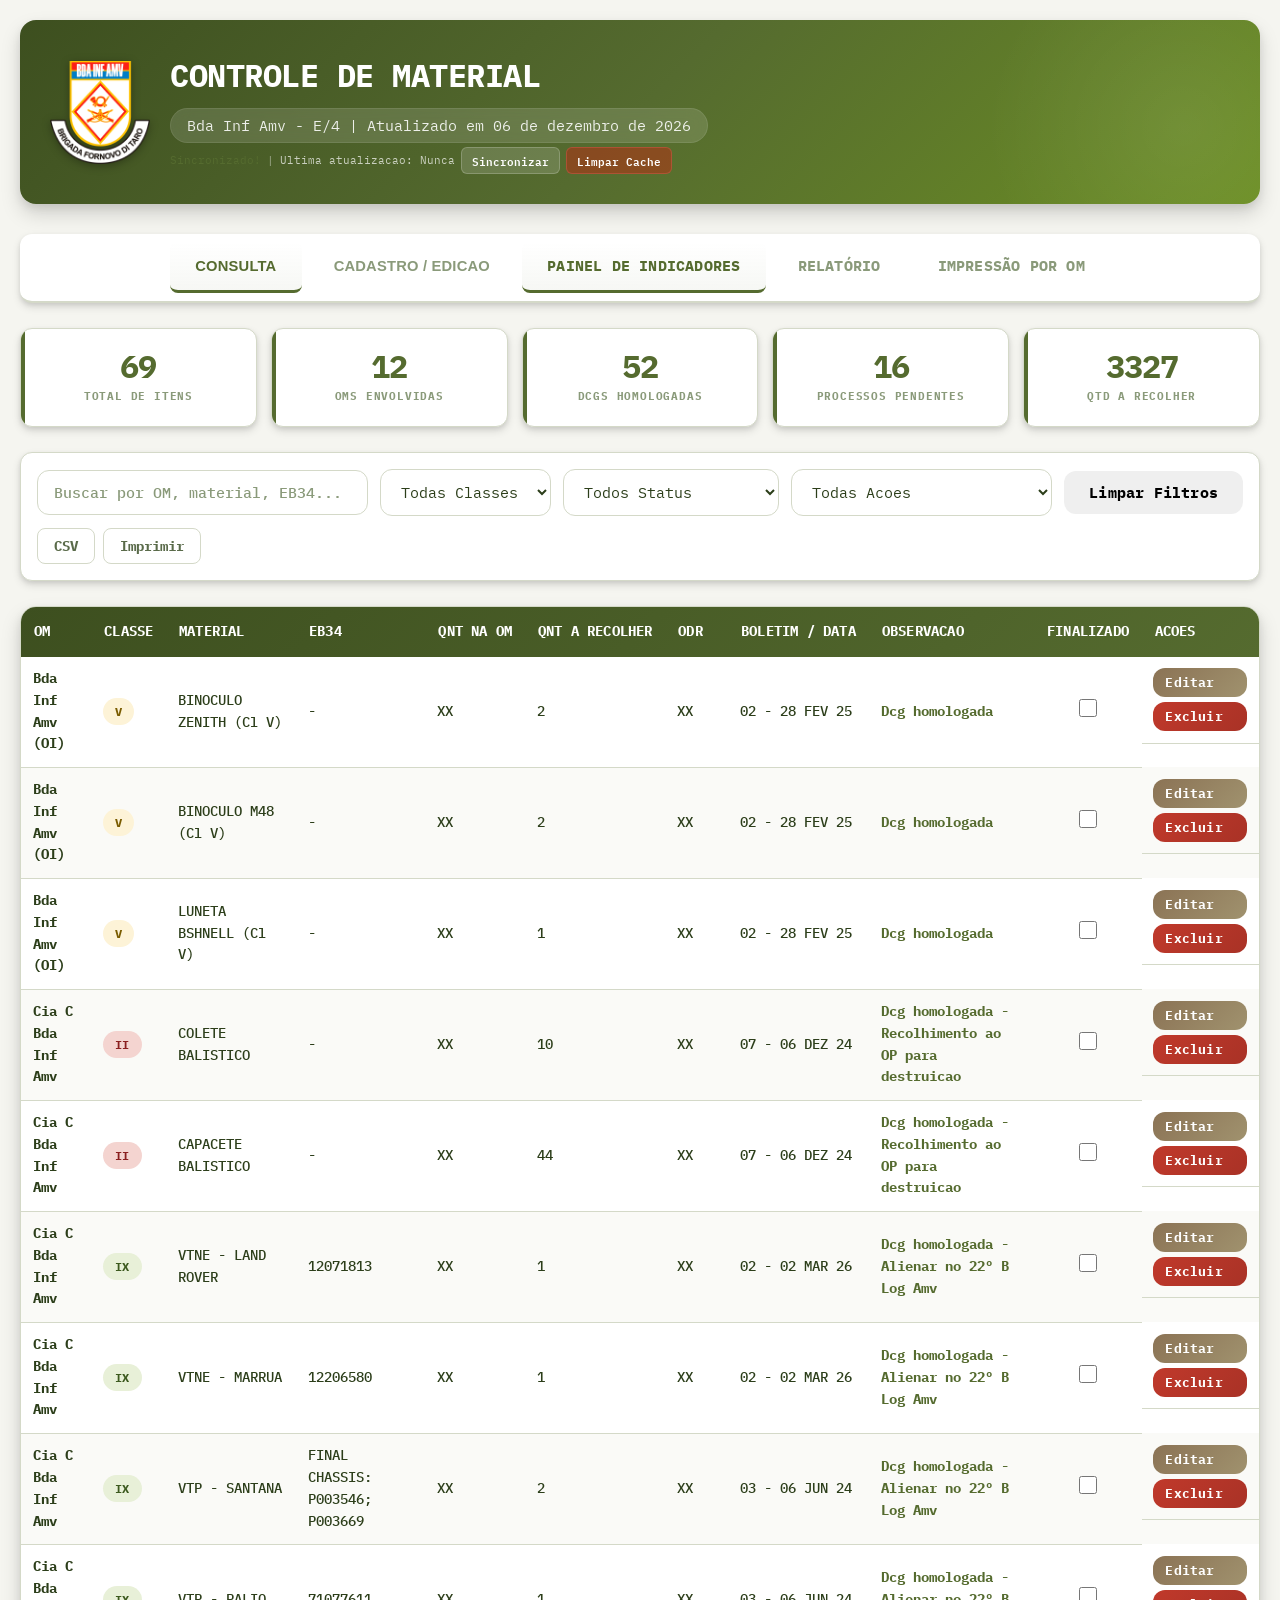
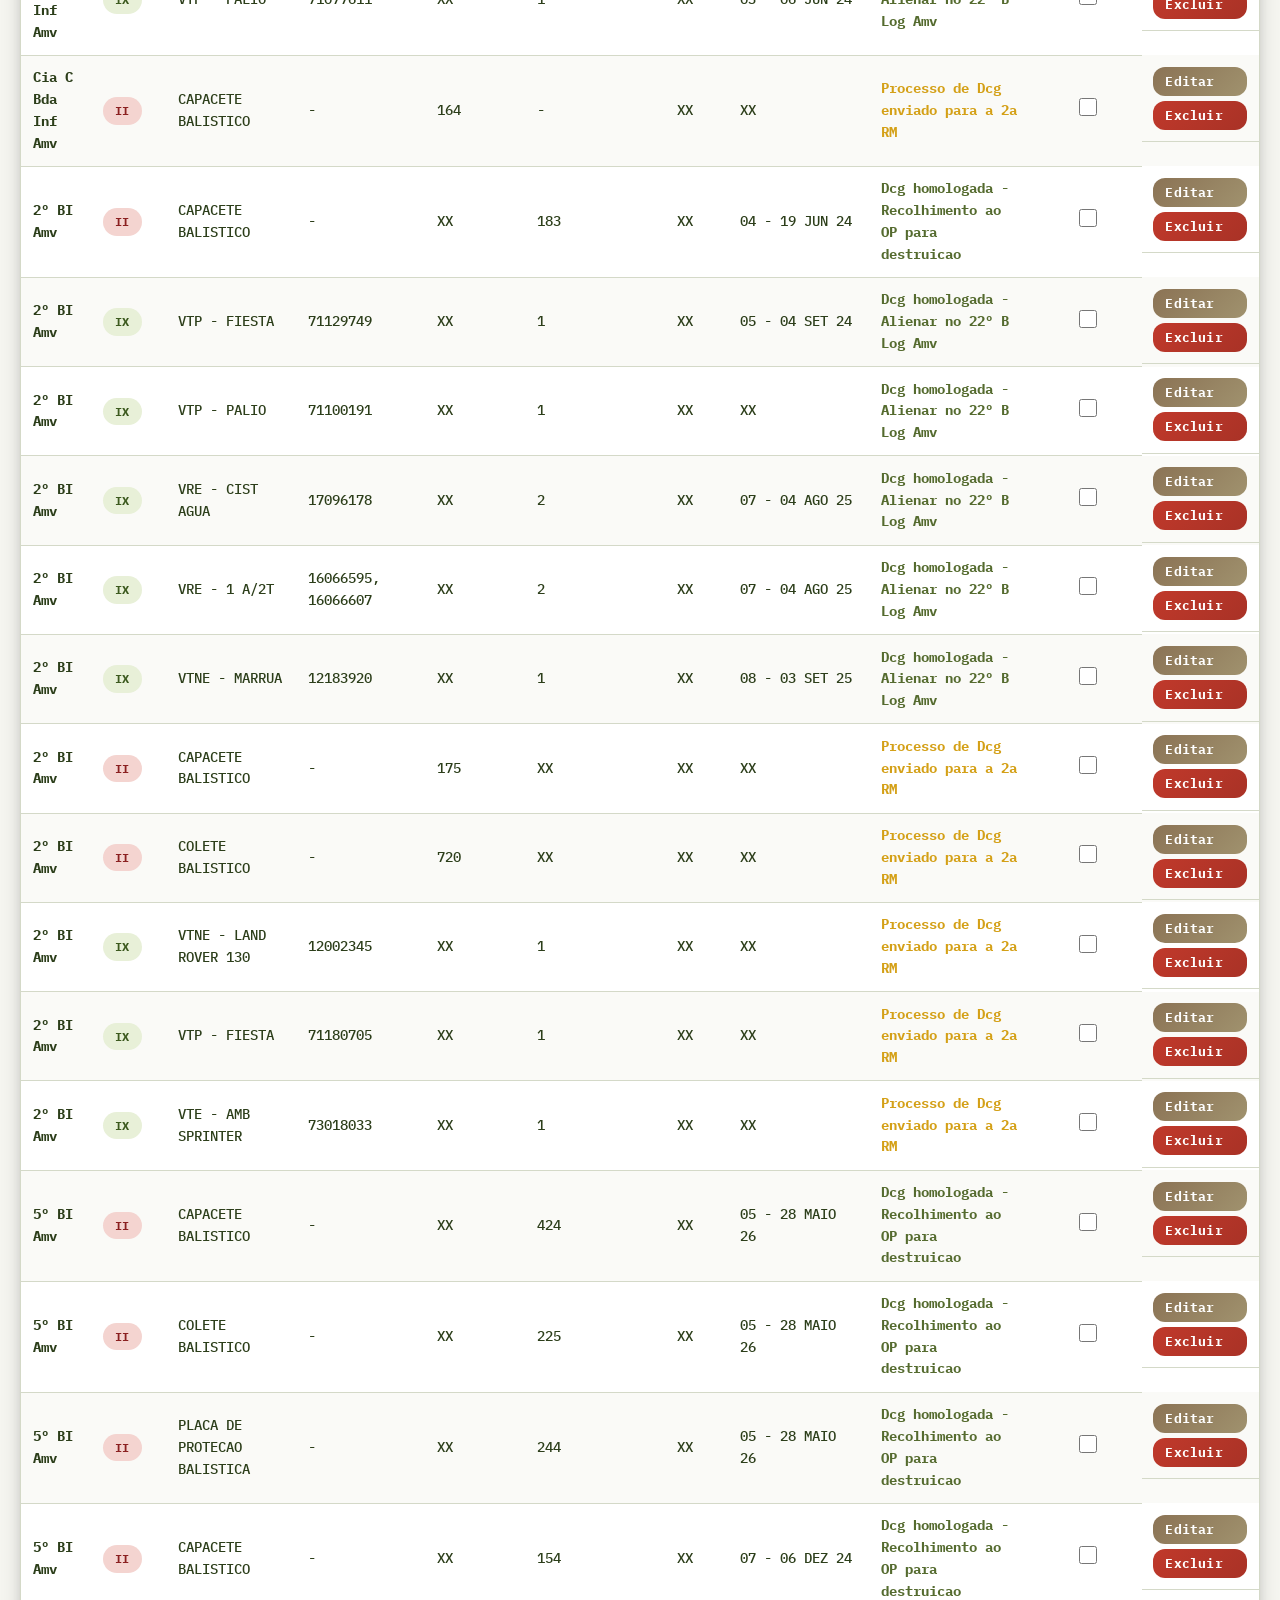
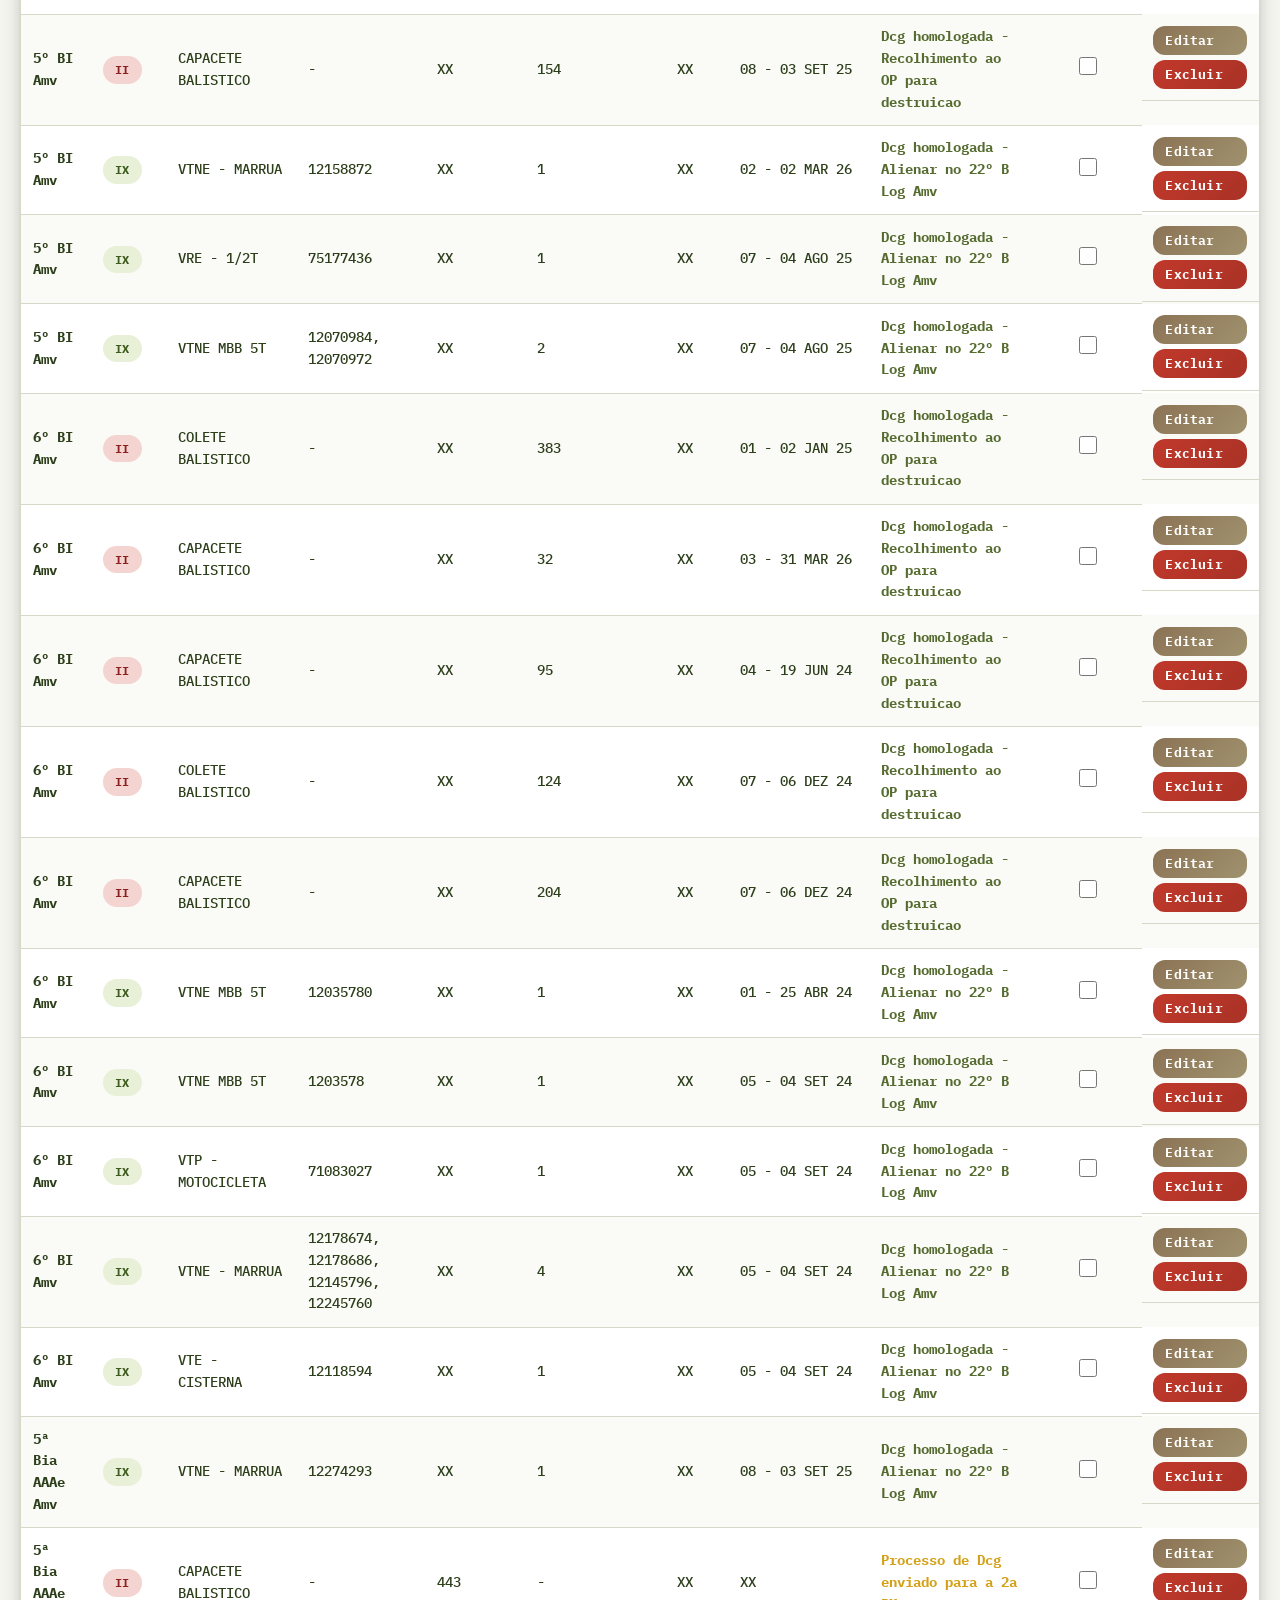
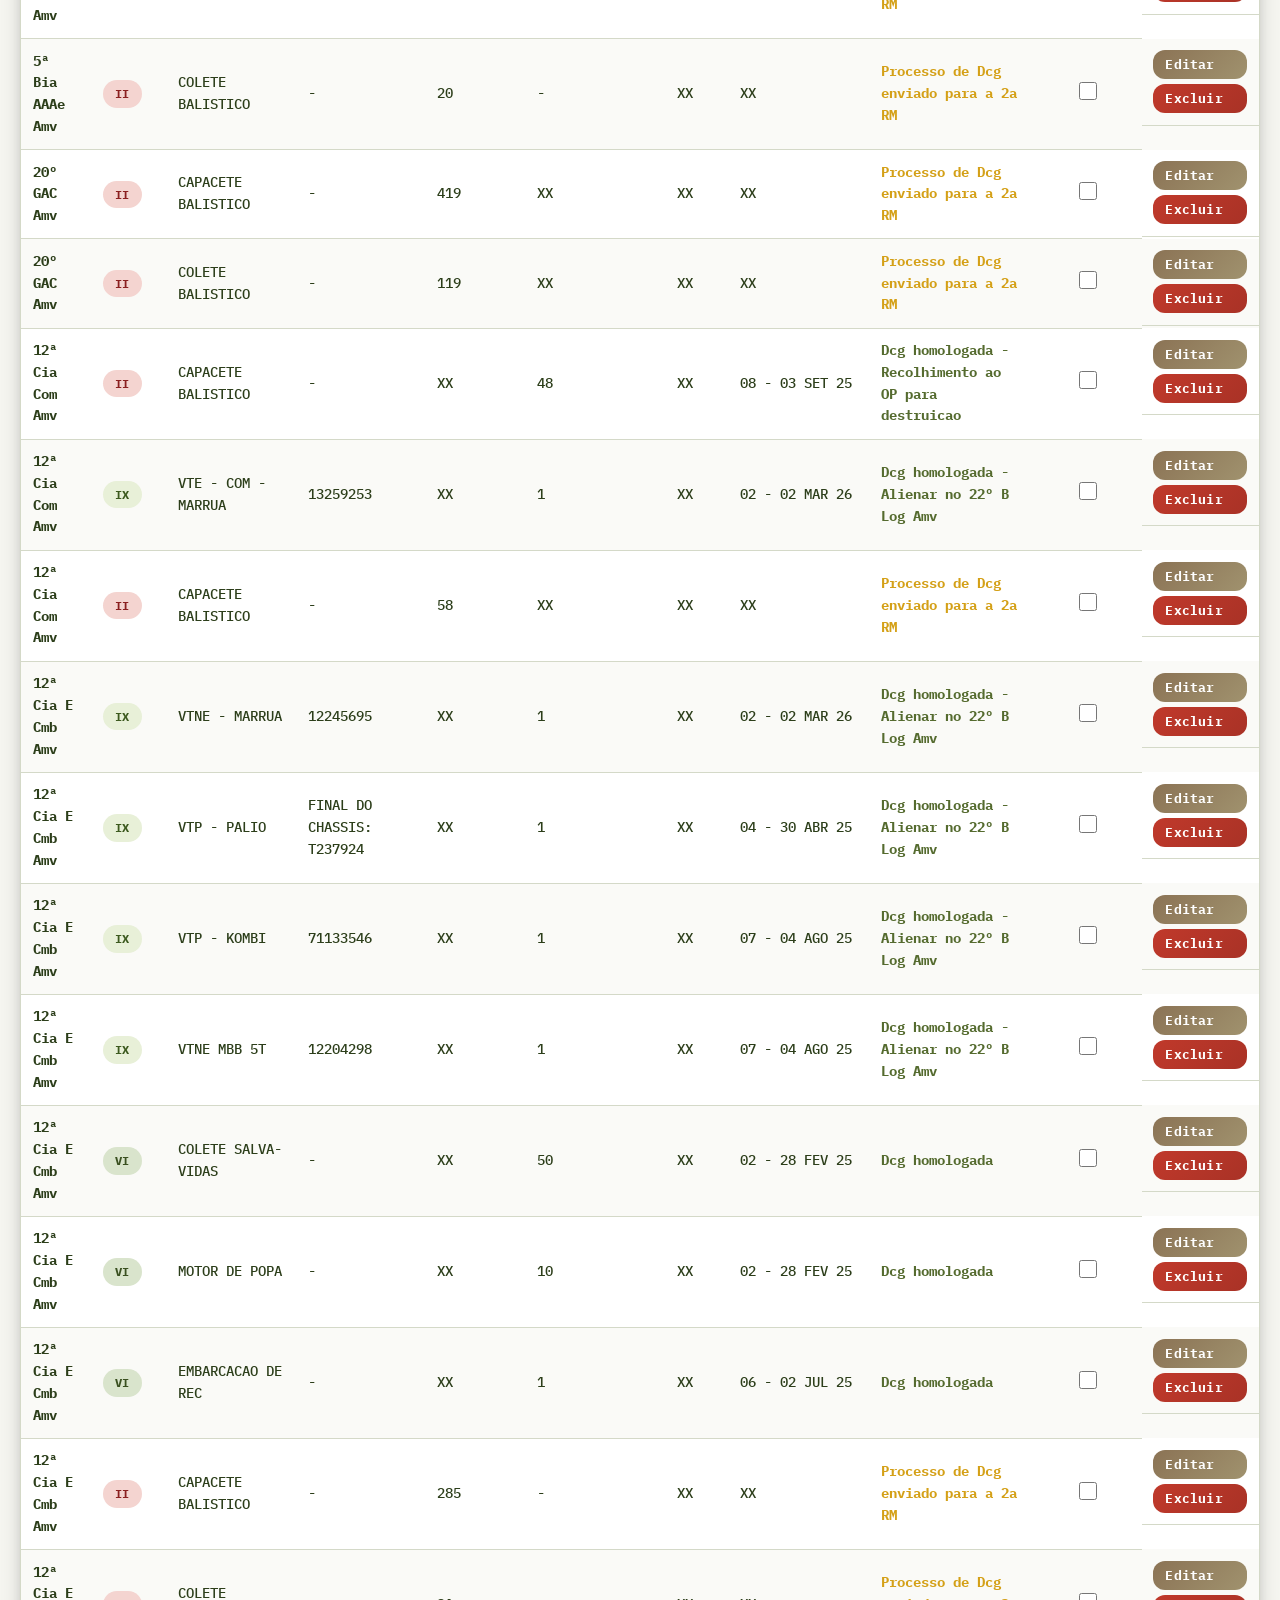
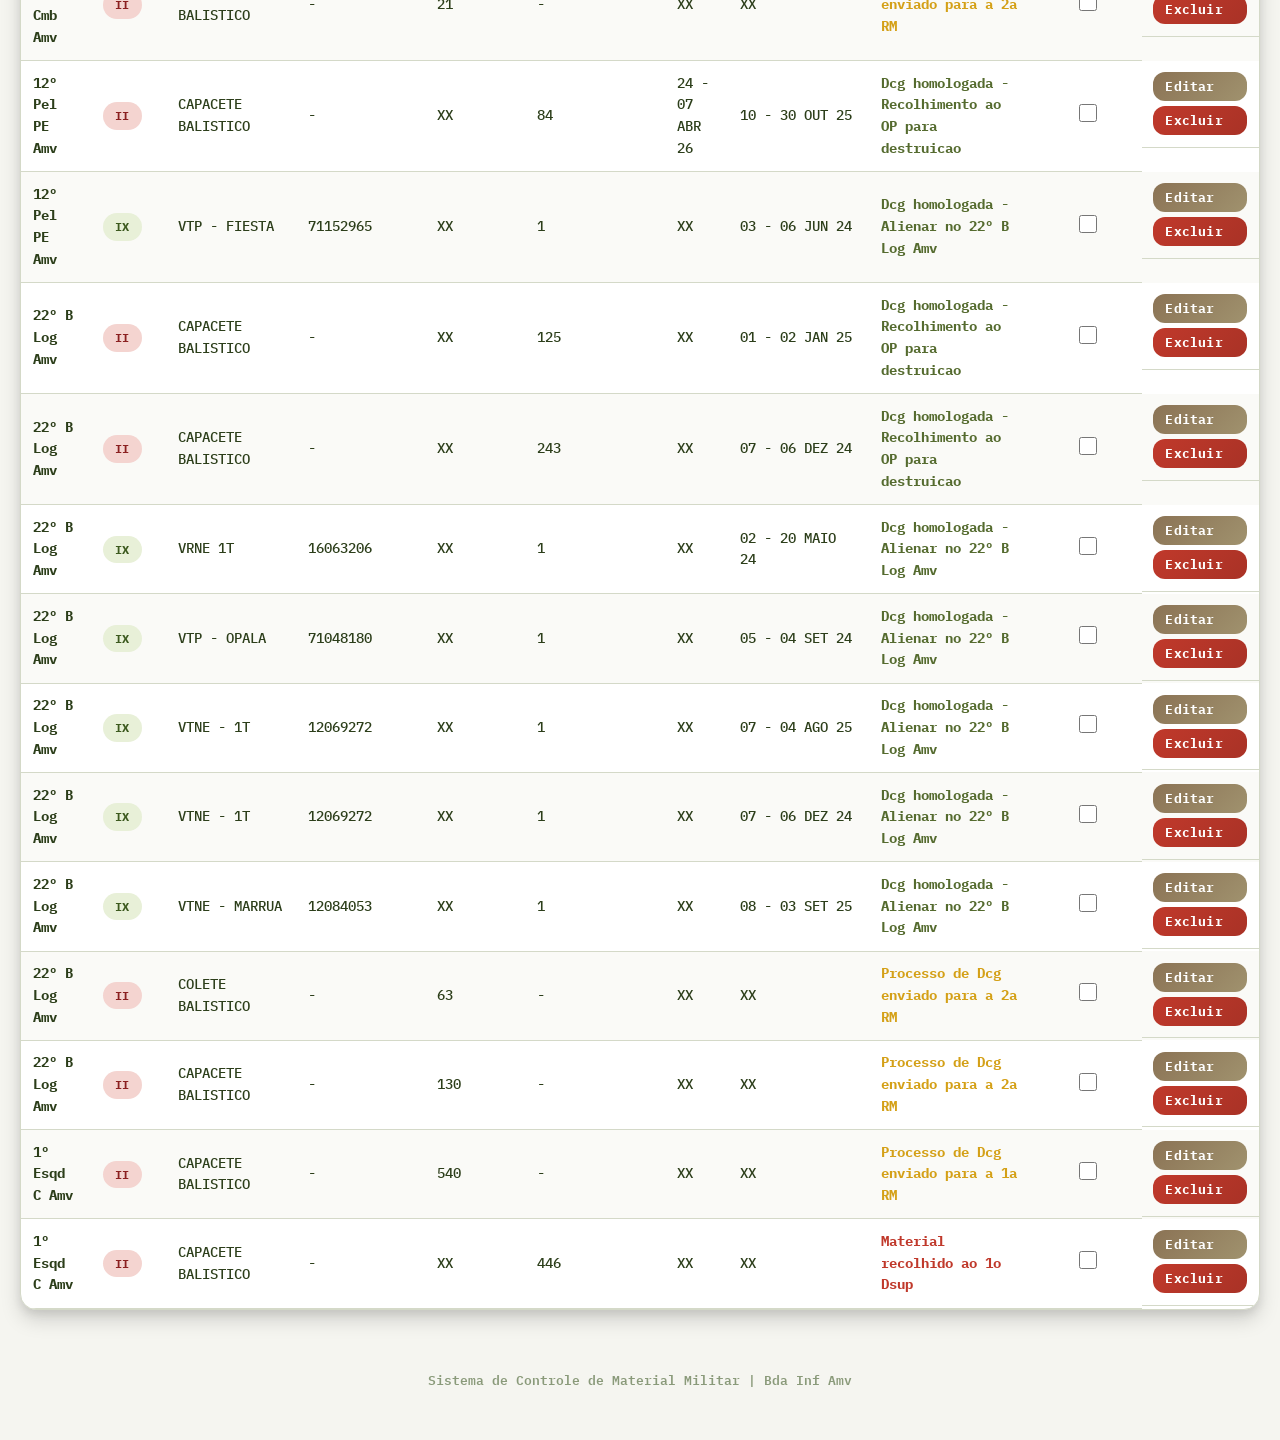
==== commit 82c6863b: "Removido token - sync automatico sem necessidade de configuracao" ====
--- a/index.html
+++ b/index.html
@@ -186,7 +186,6 @@
                     <span>Ultima atualizacao: <span id="lastUpdate">...</span></span>
                     <button onclick="manualRefresh()" style="background:rgba(255,255,255,0.15);border:1px solid rgba(255,255,255,0.2);color:white;padding:3px 10px;border-radius:6px;cursor:pointer;font-size:0.7rem;font-family:inherit;font-weight:600;">Sincronizar</button>
                     <button onclick="forceReload()" style="background:rgba(255,0,0,0.3);border:1px solid rgba(255,100,100,0.3);color:white;padding:3px 10px;border-radius:6px;cursor:pointer;font-size:0.7rem;font-family:inherit;font-weight:600;">Limpar Cache</button>
-                    <button onclick="openTokenModal()" style="background:rgba(255,255,255,0.15);border:1px solid rgba(255,255,255,0.2);color:white;padding:3px 10px;border-radius:6px;cursor:pointer;font-size:0.7rem;font-family:inherit;font-weight:600;">Token</button>
                 </div>
             </div>
         </header>
@@ -303,22 +302,6 @@
                 <div class="form-buttons">
                     <button class="btn btn-cancel" onclick="clearForm()">Cancelar</button>
                     <button class="btn btn-save" onclick="saveRecord()">Salvar</button>
-                </div>
-            </div>
-        </div>
-
-        <div class="modal-overlay" id="tokenModal">
-            <div class="modal">
-                <h3 style="color:var(--primary);">Configurar Token GitHub</h3>
-                <p>Para sincronizar entre dispositivos, cole seu Personal Access Token do GitHub.</p>
-                <p style="font-size:0.8rem;color:var(--text-muted);padding:0 28px;">Crie em: <a href="https://github.com/settings/tokens" target="_blank" style="color:var(--primary);">github.com/settings/tokens</a> com permissao "repo"</p>
-                <div class="form-group" style="margin-bottom:20px;">
-                    <label style="color:var(--text-secondary);margin-bottom:5px;">Token</label>
-                    <input type="password" id="tokenInput" placeholder="Cole seu token aqui" style="width:100%;padding:10px 14px;border-radius:12px;border:1px solid var(--border);background:var(--surface);color:var(--text);font-size:0.92rem;font-family:inherit;">
-                </div>
-                <div class="modal-buttons">
-                    <button class="btn btn-cancel" onclick="closeTokenModal()">Cancelar</button>
-                    <button class="btn btn-save" onclick="saveToken()">Salvar Token</button>
                 </div>
             </div>
         </div>
@@ -612,8 +595,7 @@
             renderTable();
             document.getElementById('currentDate').textContent = formatDate();
             updateLastUpdateDisplay();
-            const configured = _isConfigured();
-            showSyncStatus(configured ? 'Online' : 'Sem conexao - dados locais', configured ? 'ok' : '');
+            showSyncStatus('Sincronizado!', 'ok');
             startAutoRefresh(10000);
             const omSelect = document.getElementById('formOm');
             OM_ORDER.forEach(om => {
@@ -629,27 +611,6 @@
         document.getElementById('filterClasse').addEventListener('change', filterData);
         document.getElementById('filterStatus').addEventListener('change', filterData);
         document.getElementById('filterAcao').addEventListener('change', filterData);
-
-        function openTokenModal() {
-            const existing = localStorage.getItem('github_token') || '';
-            document.getElementById('tokenInput').value = existing;
-            document.getElementById('tokenModal').classList.add('active');
-        }
-        function closeTokenModal() {
-            document.getElementById('tokenModal').classList.remove('active');
-        }
-        function saveToken() {
-            const token = document.getElementById('tokenInput').value.trim();
-            if (token && token.length > 10) {
-                setGitHubToken(token);
-                closeTokenModal();
-                showToast('Token salvo! Recarregando...', 'success');
-                setTimeout(() => location.reload(), 1000);
-            } else {
-                showToast('Token invalido!', 'error');
-            }
-        }
-        document.getElementById('tokenModal').addEventListener('click', function(e) { if (e.target === this) closeTokenModal(); });
 
         let finalizadoId = null;
         let finalizadoValue = false;
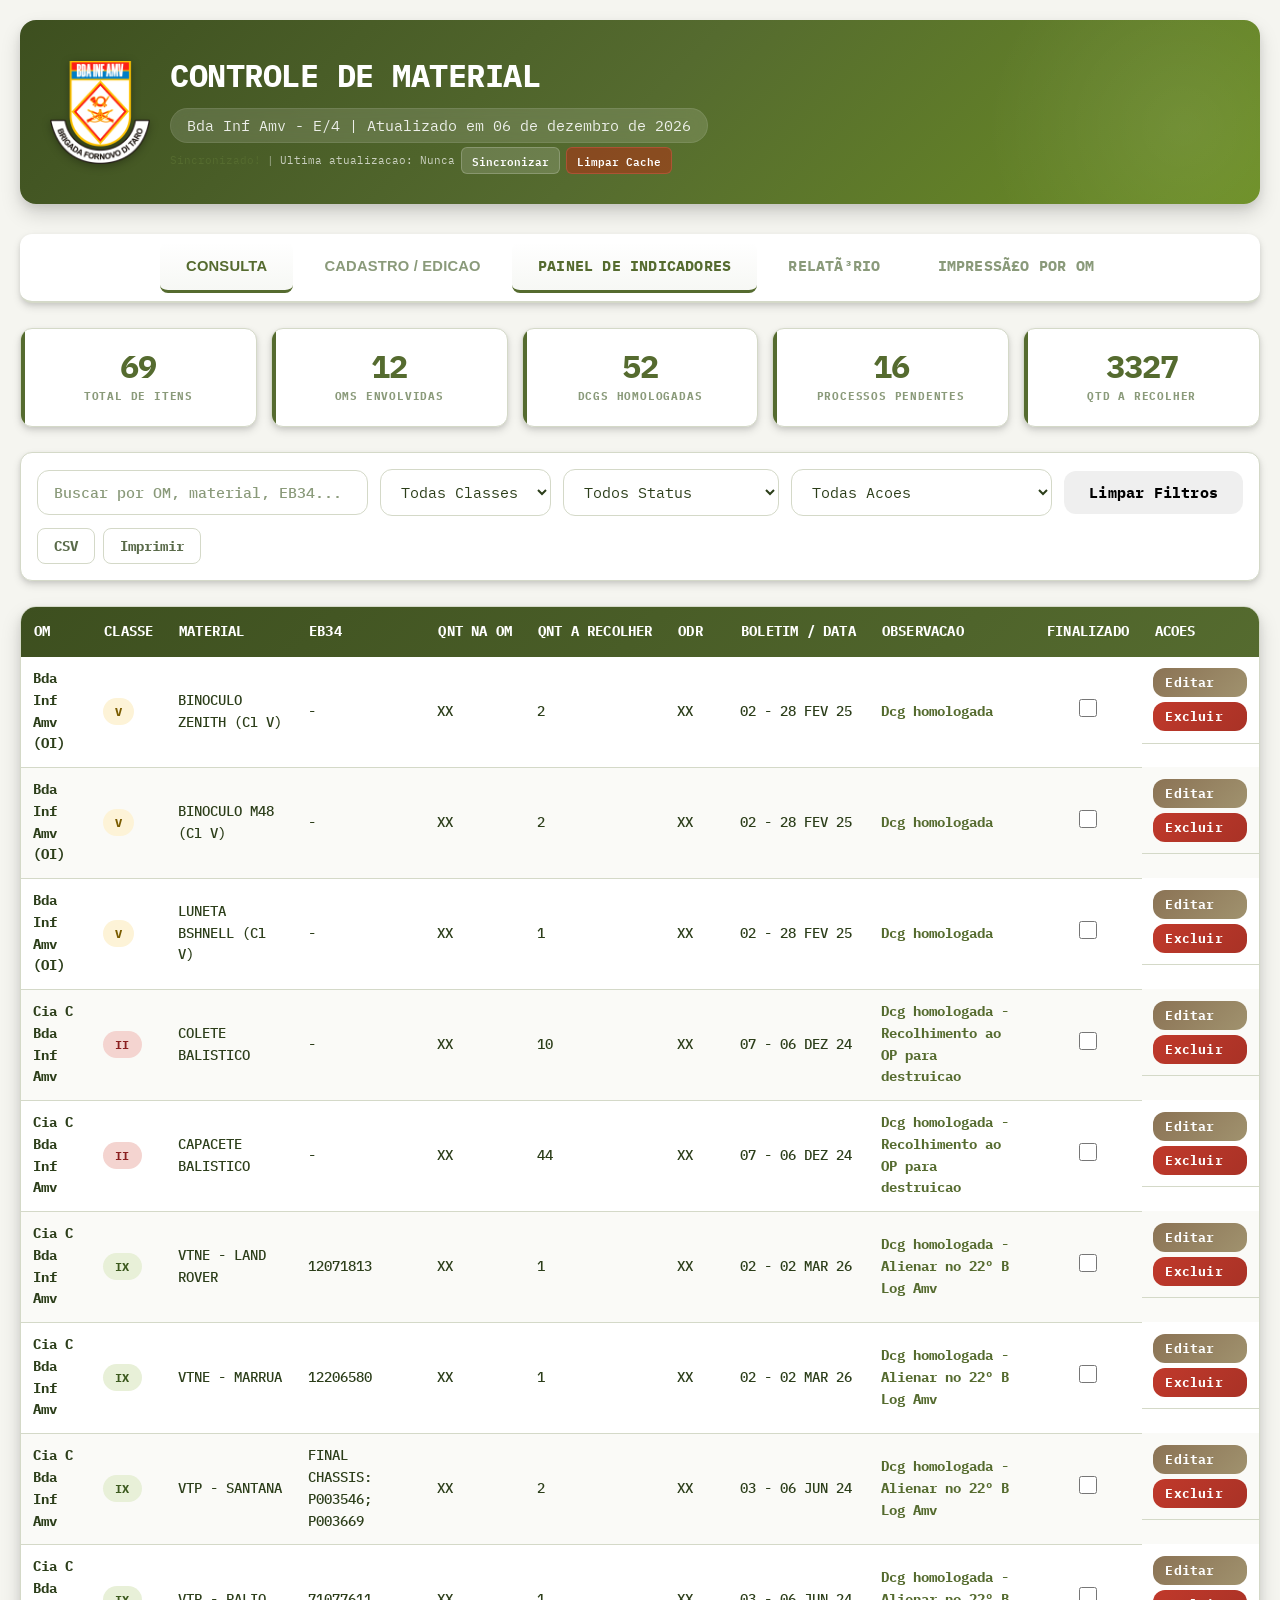
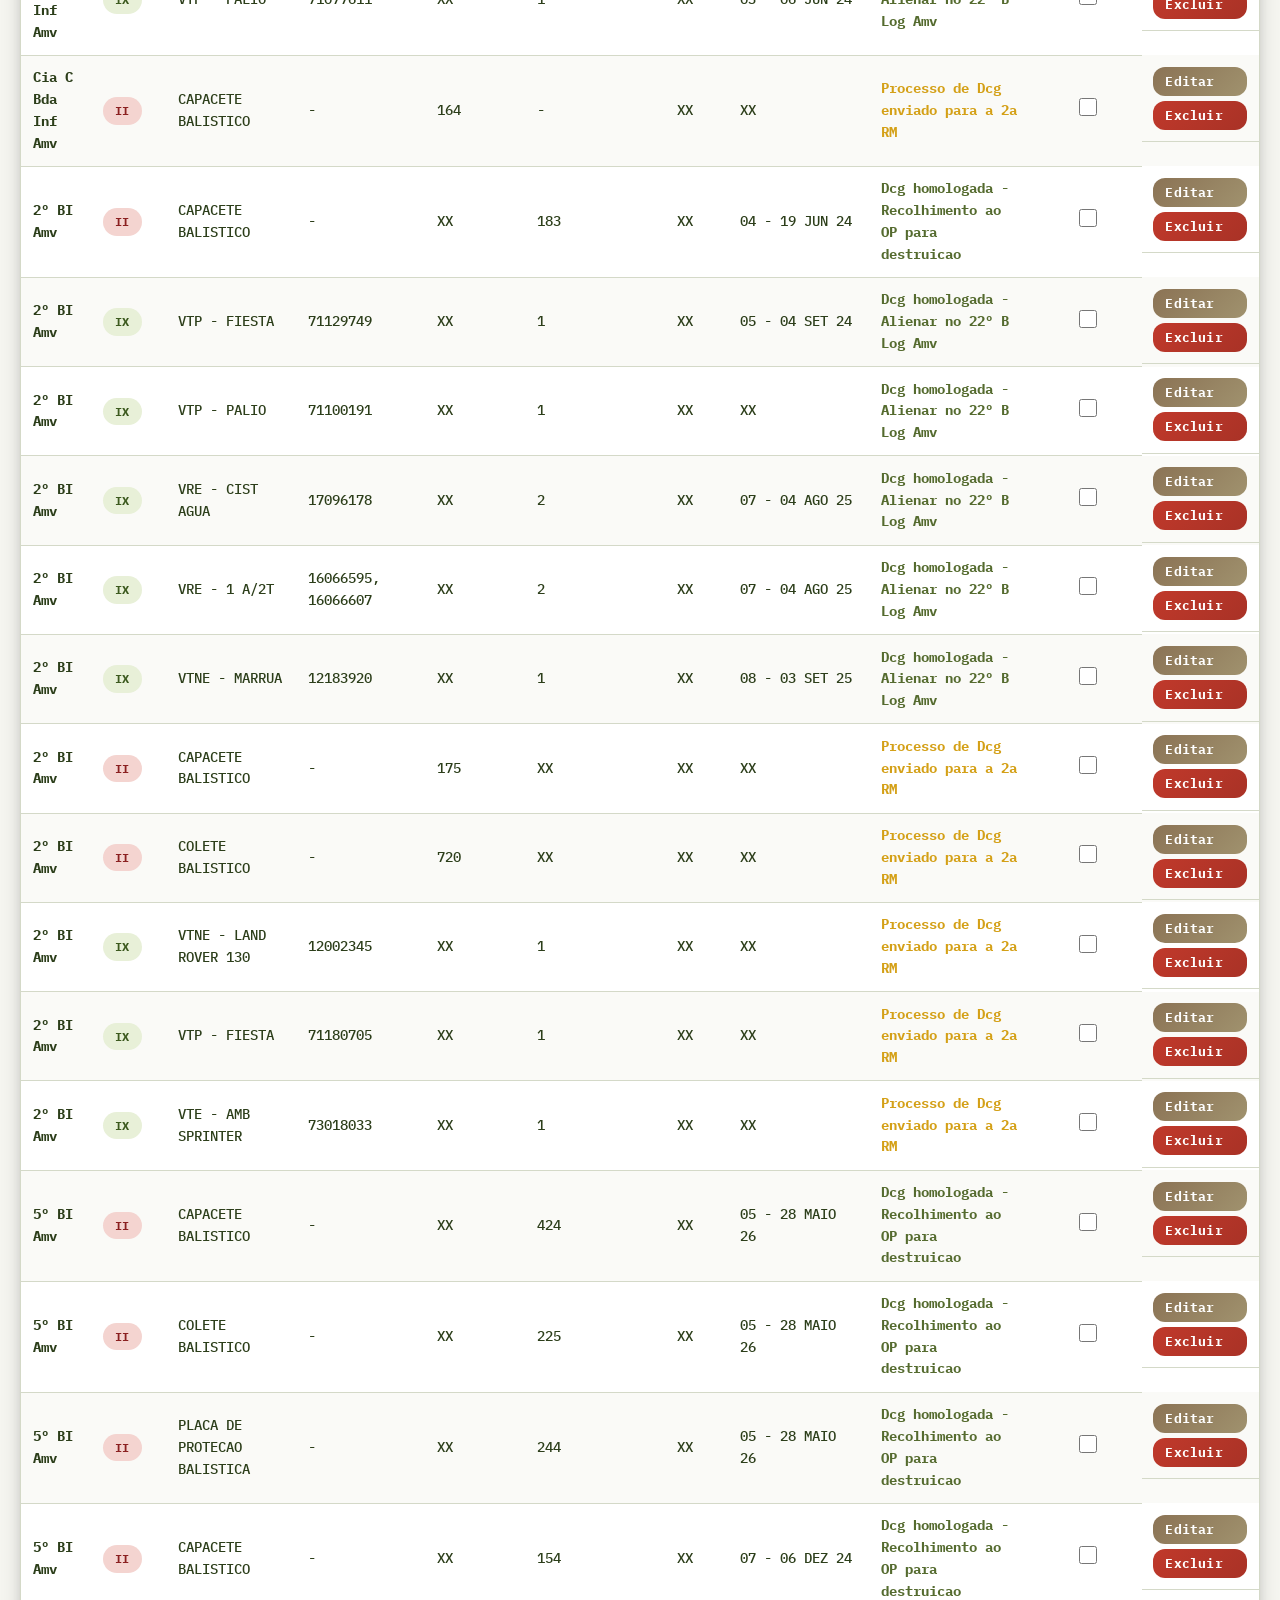
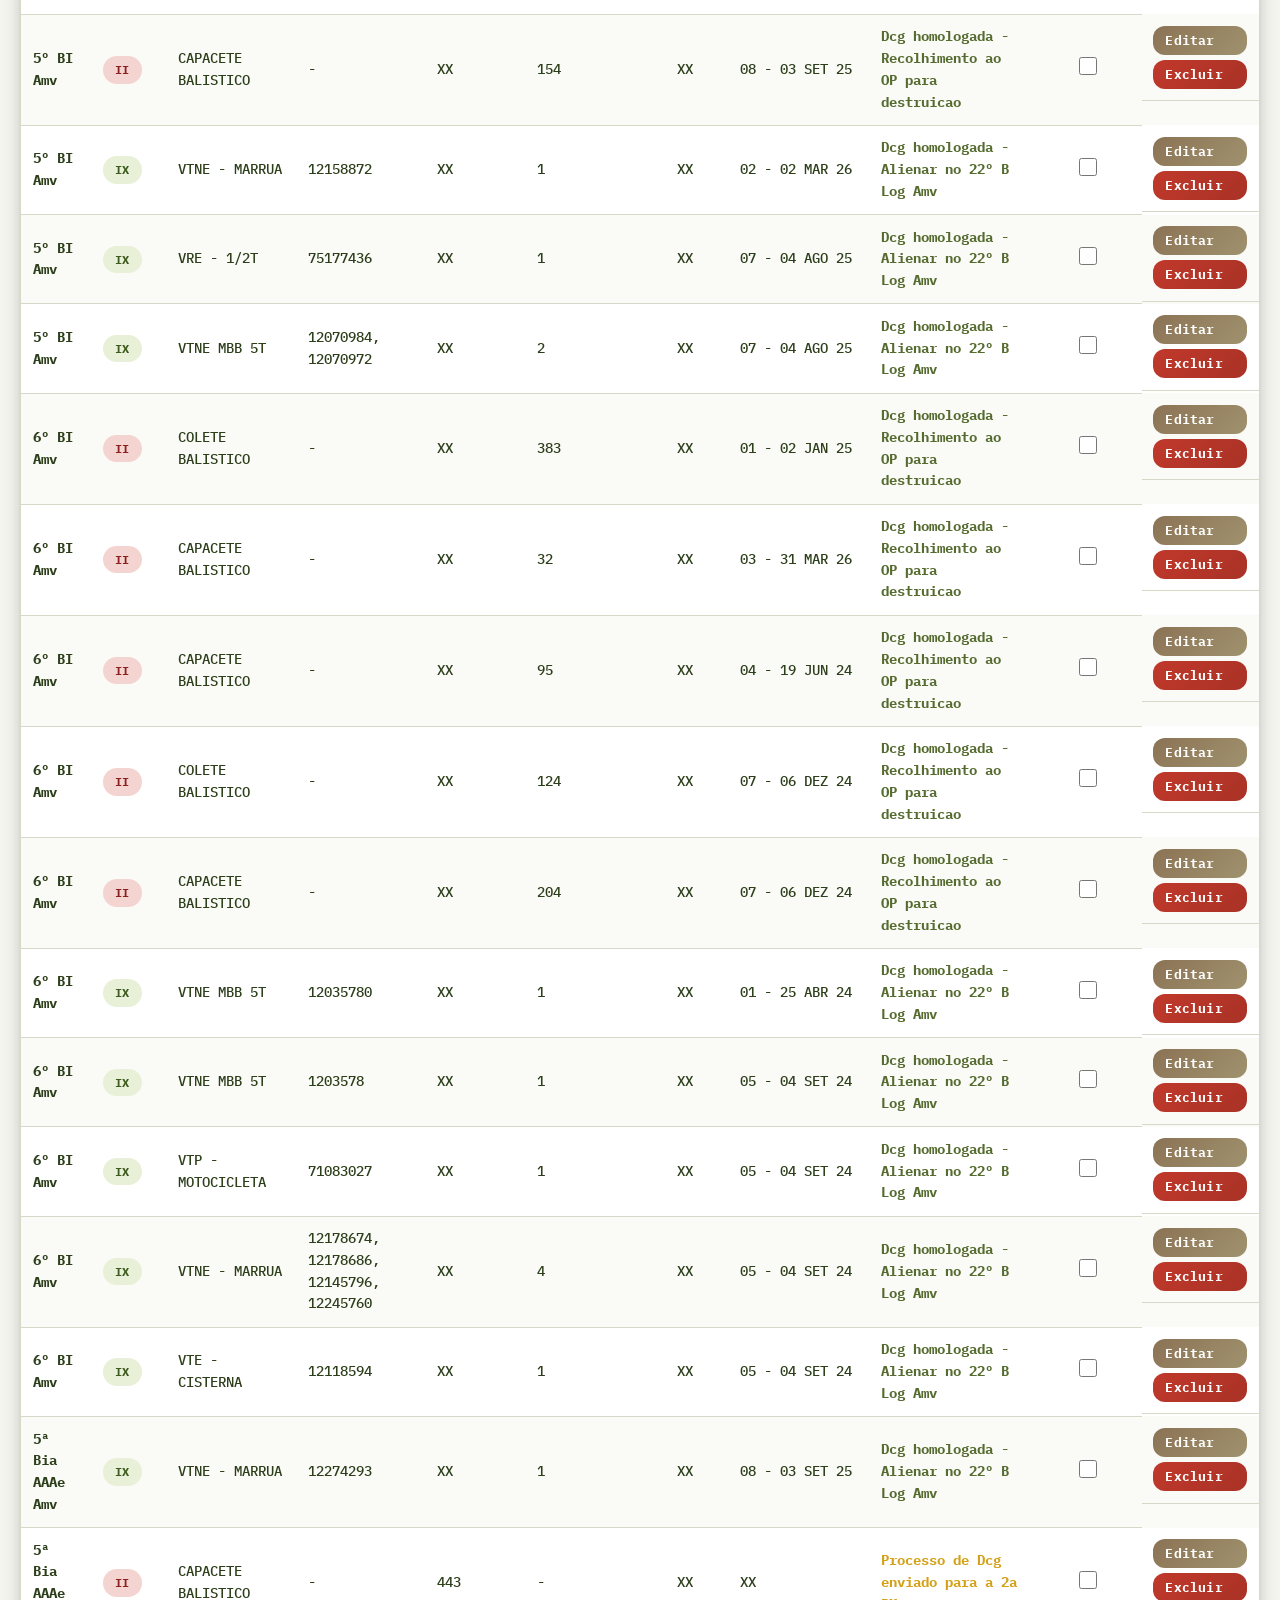
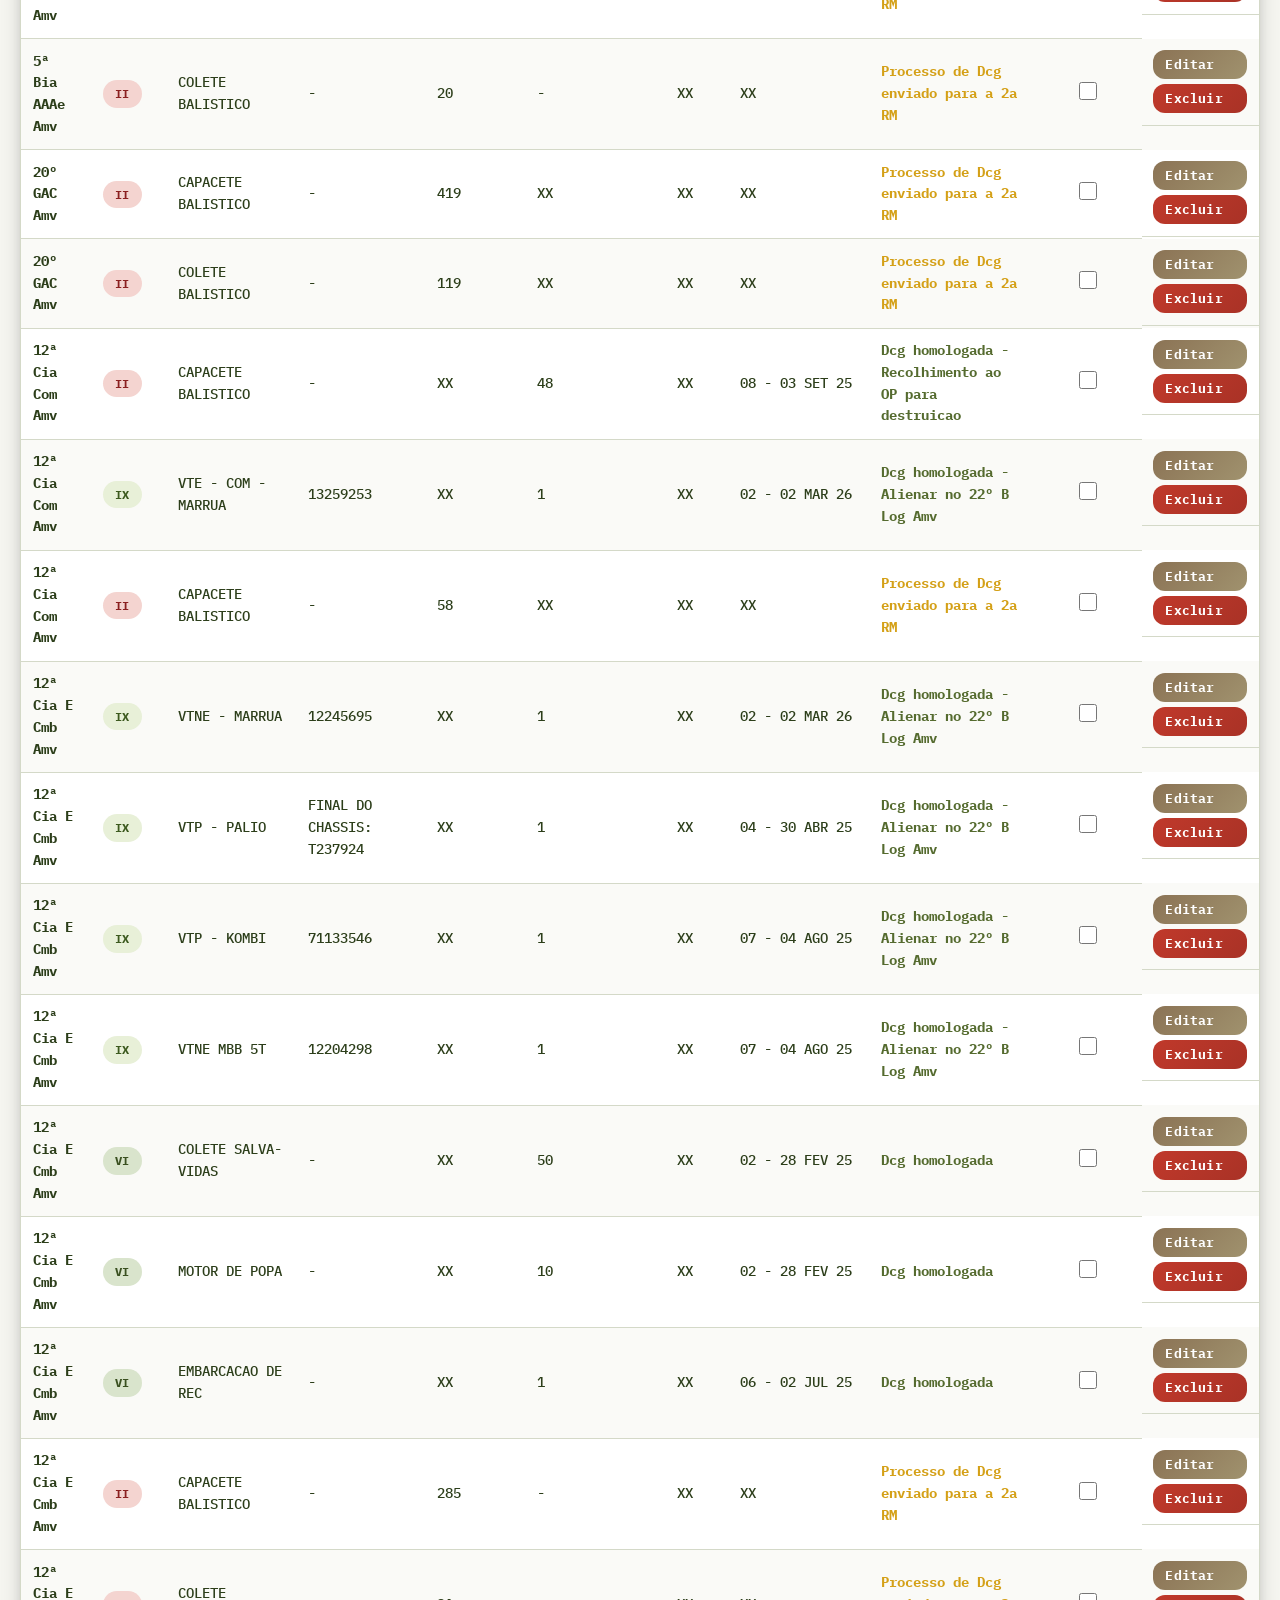
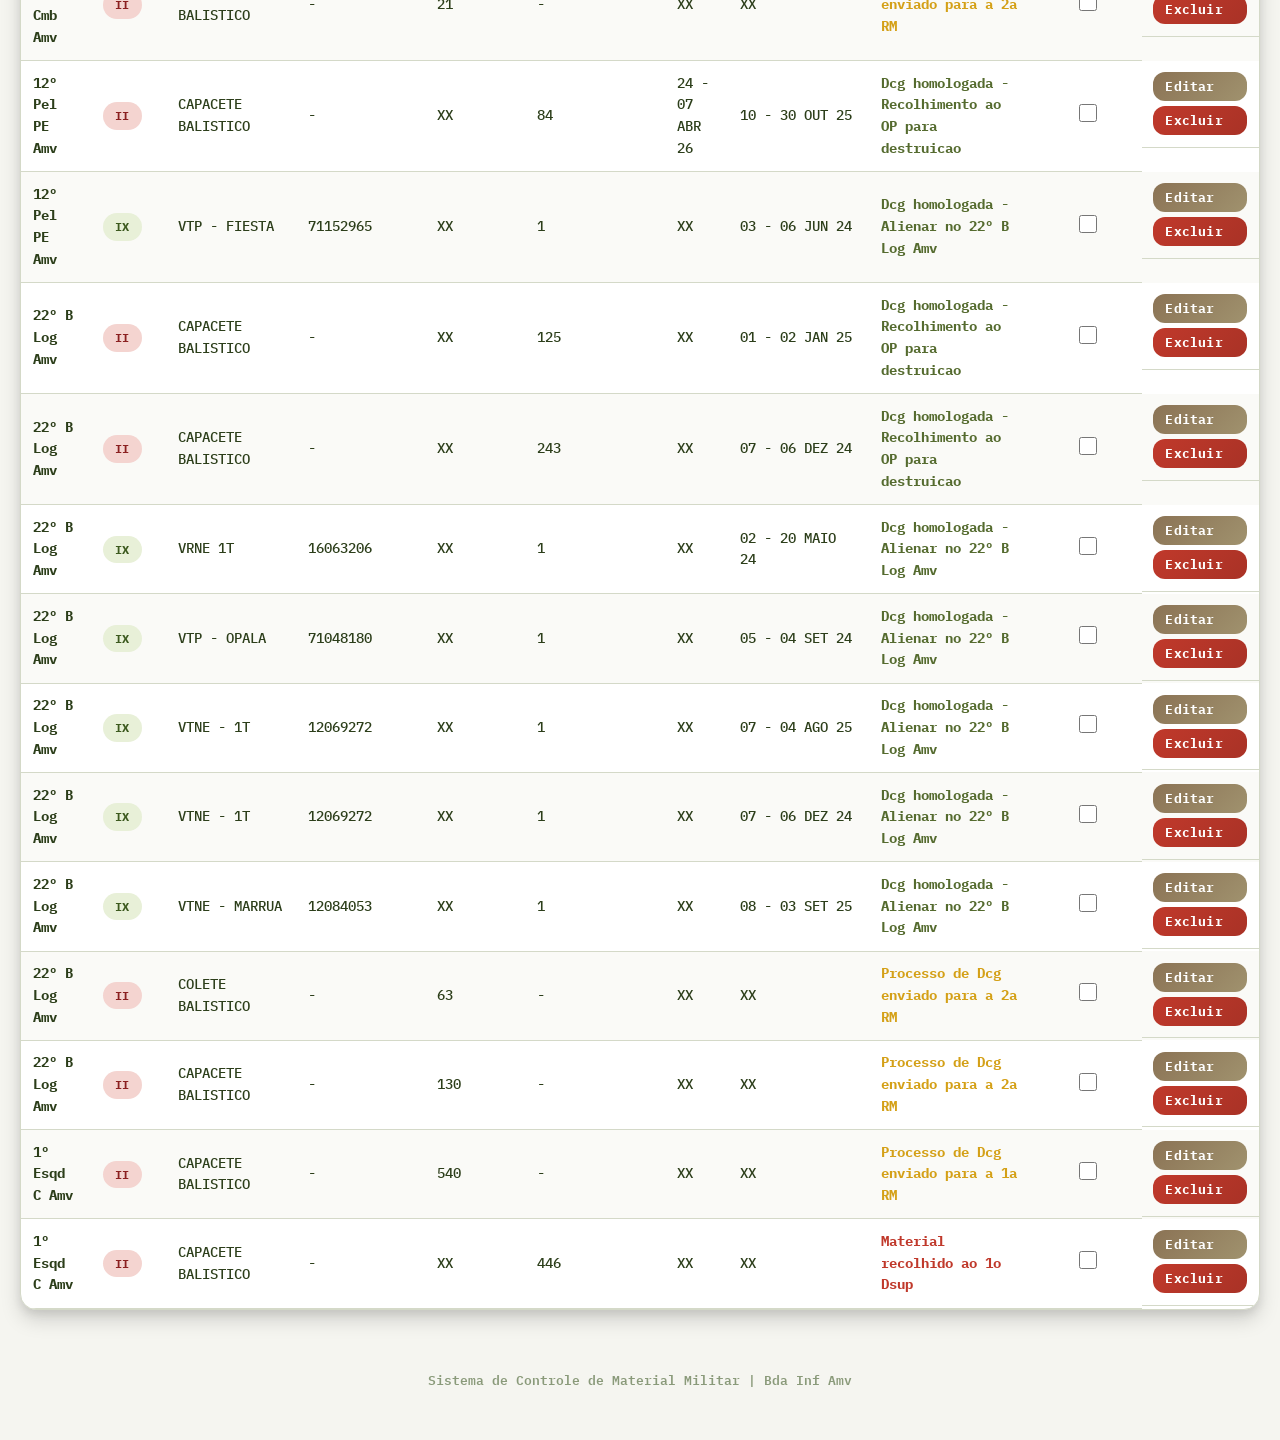
==== commit d0a981fb: "Update index.html v5 cache" ====
--- a/index.html
+++ b/index.html
@@ -1,665 +1,665 @@
-<!DOCTYPE html>
-<html lang="pt-BR">
-<head>
-    <meta charset="UTF-8">
-    <meta http-equiv="Cache-Control" content="no-cache, no-store, must-revalidate">
-    <meta http-equiv="Pragma" content="no-cache">
-    <meta http-equiv="Expires" content="0">
-    <meta name="viewport" content="width=device-width, initial-scale=1.0, maximum-scale=1.0, user-scalable=no">
-    <title>Controle de Material - Bda Inf Amv</title>
-    <link rel="preconnect" href="https://fonts.googleapis.com">
-    <link rel="preconnect" href="https://fonts.gstatic.com" crossorigin>
-    <link href="https://fonts.googleapis.com/css2?family=IBM+Plex+Mono:wght@400;500;600;700&display=swap" rel="stylesheet">
-    <style>
-        :root {
-            --primary: #556b2f;
-            --primary-dark: #3d4f1f;
-            --primary-light: #6b8e23;
-            --accent: #8b7355;
-            --accent-light: #a0926e;
-            --danger: #c0392b;
-            --danger-dark: #a93226;
-            --warning: #d4a017;
-            --success: #556b2f;
-            --bg: #f5f5f0;
-            --surface: #ffffff;
-            --surface-hover: #fafaf7;
-            --text: #2c3e1a;
-            --text-secondary: #5a6b4a;
-            --text-muted: #8a9a7a;
-            --border: #d4d9c8;
-            --shadow-sm: 0 1px 3px rgba(0,0,0,0.12), 0 1px 2px rgba(0,0,0,0.08);
-            --shadow: 0 4px 8px rgba(0,0,0,0.12), 0 2px 4px rgba(0,0,0,0.08);
-            --shadow-md: 0 10px 20px rgba(0,0,0,0.15), 0 4px 8px rgba(0,0,0,0.08);
-            --shadow-lg: 0 25px 40px rgba(0,0,0,0.18), 0 10px 15px rgba(0,0,0,0.08);
-            --radius: 12px;
-            --radius-lg: 16px;
-            --transition: all 0.2s cubic-bezier(0.4, 0, 0.2, 1);
-        }
-        * { margin: 0; padding: 0; box-sizing: border-box; }
-        body { font-family: 'IBM Plex Mono', 'Courier New', monospace; background: var(--bg); color: var(--text); min-height: 100vh; line-height: 1.6; -webkit-font-smoothing: antialiased; font-size: 0.92rem; }
-        .container { max-width: 1800px; margin: 0 auto; padding: clamp(10px, 2vw, 20px); }
-
-        header { background: linear-gradient(135deg, var(--primary-dark) 0%, var(--primary) 50%, var(--primary-light) 100%); color: white; padding: clamp(15px, 3vw, 30px); border-radius: var(--radius-lg); margin-bottom: clamp(15px, 3vw, 30px); box-shadow: var(--shadow-md); display: flex; align-items: center; gap: 20px; flex-wrap: wrap; position: relative; overflow: hidden; }
-        header::before { content: ''; position: absolute; top: -50%; right: -10%; width: 400px; height: 400px; background: radial-gradient(circle, rgba(255,255,255,0.08) 0%, transparent 70%); border-radius: 50%; pointer-events: none; }
-        .logo { max-width: clamp(50px, 10vw, 100px); height: auto; filter: drop-shadow(0 2px 4px rgba(0,0,0,0.3)); border-radius: 8px; position: relative; z-index: 1; }
-        .header-text { position: relative; z-index: 1; }
-        h1 { font-size: clamp(1.2em, 3.5vw, 2.2em); font-weight: 700; letter-spacing: -0.5px; color: white; }
-        .subtitle { font-size: clamp(0.75em, 1.8vw, 1em); opacity: 0.9; background: rgba(255,255,255,0.15); backdrop-filter: blur(10px); padding: 5px 16px; border-radius: 24px; border: 1px solid rgba(255,255,255,0.1); display: inline-block; width: fit-content; margin-top: 6px; color: white; }
-
-        .tabs { display: flex; gap: 6px; margin-bottom: clamp(15px, 2vw, 25px); flex-wrap: wrap; justify-content: center; background: var(--surface); padding: 8px 12px; border-radius: var(--radius); box-shadow: var(--shadow); border-bottom: 2px solid var(--border); }
-        .tabs a, .tab { padding: clamp(8px, 1.5vw, 12px) clamp(14px, 2vw, 30px); border: none; border-radius: 8px; background: transparent; color: var(--text-muted); font-size: clamp(0.7em, 1.5vw, 1em); font-weight: 700; cursor: pointer; transition: var(--transition); text-decoration: none; display: inline-block; text-transform: uppercase; letter-spacing: 0.2px; border-bottom: 3px solid transparent; }
-        .tabs a:hover, .tab:hover { color: var(--text); background: var(--surface-hover); border-bottom-color: var(--primary-light); }
-        .tabs a.active, .tab.active { color: var(--primary); border-bottom-color: var(--primary); background: linear-gradient(to bottom, transparent, rgba(85,107,47,0.05)); font-weight: 800; }
-
-        .tab-content { display: none; }
-        .tab-content.active { display: block; }
-
-        .stats-container { display: flex; gap: 14px; padding: 0 0 clamp(15px, 2vw, 25px); flex-wrap: wrap; }
-        .stat-card { background: var(--surface); border-radius: var(--radius); padding: clamp(12px, 2vw, 20px) clamp(16px, 2.5vw, 28px); text-align: center; box-shadow: var(--shadow); min-width: 120px; border: 1px solid var(--border); transition: var(--transition); position: relative; overflow: hidden; flex: 1; }
-        .stat-card::before { content: ''; position: absolute; top: 0; left: 0; width: 4px; height: 100%; background: var(--primary); border-radius: 4px 0 0 4px; }
-        .stat-card:hover { transform: translateY(-3px); box-shadow: var(--shadow-md); }
-        .stat-value { display: block; font-size: clamp(1.4em, 3.5vw, 2rem); font-weight: 700; color: var(--primary); line-height: 1.1; letter-spacing: -1px; }
-        .stat-label { color: var(--text-muted); font-size: clamp(0.6em, 1.2vw, 0.75em); text-transform: uppercase; letter-spacing: 0.8px; font-weight: 700; margin-top: 4px; display: block; }
-
-        .controls { display: flex; flex-wrap: wrap; gap: clamp(8px, 1.5vw, 12px); margin-bottom: clamp(15px, 2vw, 25px); padding: clamp(12px, 2vw, 16px); background: var(--surface); border-radius: var(--radius); box-shadow: var(--shadow); border: 1px solid var(--border); align-items: center; }
-        .search-box { flex: 1; min-width: 200px; padding: clamp(8px, 1.5vw, 12px) clamp(12px, 2vw, 20px); border: 1px solid var(--border); border-radius: var(--radius); background: var(--surface); color: var(--text); font-size: clamp(0.85em, 1.5vw, 0.92rem); outline: none; transition: var(--transition); font-family: inherit; font-weight: 500; }
-        .search-box:focus { border-color: var(--primary); box-shadow: 0 0 0 3px rgba(85,107,47,0.1); }
-        .search-box::placeholder { color: var(--text-muted); }
-
-        select, input[type="text"], input[type="number"], input[type="password"] { padding: clamp(8px, 1.5vw, 12px) clamp(12px, 2vw, 16px); border: 1px solid var(--border); border-radius: var(--radius); background: var(--surface); color: var(--text); font-size: clamp(0.8em, 1.4vw, 0.92rem); cursor: pointer; outline: none; transition: var(--transition); font-family: inherit; }
-        select:focus, input:focus { border-color: var(--primary); box-shadow: 0 0 0 3px rgba(85,107,47,0.1); }
-        select option { background: var(--surface); color: var(--text); }
-
-        .btn { padding: clamp(8px, 1.5vw, 12px) clamp(15px, 2vw, 25px); border: none; border-radius: var(--radius); cursor: pointer; font-size: clamp(0.8em, 1.4vw, 0.92rem); font-weight: 700; transition: var(--transition); letter-spacing: 0.2px; display: inline-flex; align-items: center; gap: 6px; font-family: inherit; }
-        .btn:active { transform: scale(0.97); }
-        .btn:hover { transform: translateY(-1px); box-shadow: var(--shadow-md); }
-        .btn-primary, .btn-save { background: linear-gradient(135deg, var(--primary), var(--primary-dark)); color: white; box-shadow: var(--shadow-sm), 0 3px 10px rgba(85,107,47,0.3); }
-        .btn-primary:hover, .btn-save:hover { box-shadow: var(--shadow-md), 0 6px 16px rgba(85,107,47,0.4); }
-        .btn-danger { background: linear-gradient(135deg, var(--danger), var(--danger-dark)); color: white; box-shadow: var(--shadow-sm), 0 3px 10px rgba(192,57,43,0.3); }
-        .btn-cancel { background: var(--surface); color: var(--text-secondary); border: 1px solid var(--border); }
-        .btn-cancel:hover { background: var(--surface-hover); border-color: var(--text-muted); }
-        .btn-edit { background: linear-gradient(135deg, var(--accent), var(--accent-light)); color: white; padding: 6px 12px; font-size: clamp(0.65em, 1.1vw, 0.82rem); }
-        .btn-delete { background: linear-gradient(135deg, var(--danger), var(--danger-dark)); color: white; padding: 6px 12px; font-size: clamp(0.65em, 1.1vw, 0.82rem); }
-
-        .export-buttons { display: flex; gap: 8px; }
-        .btn-export { padding: 8px 16px; border: 1px solid var(--border); border-radius: 8px; background: var(--surface); color: var(--text-secondary); cursor: pointer; transition: var(--transition); font-size: 0.88rem; font-weight: 700; font-family: inherit; }
-        .btn-export:hover { background: var(--surface-hover); border-color: var(--text-muted); }
-
-        .table-container { background: var(--surface); border-radius: var(--radius-lg); overflow-x: auto; -webkit-overflow-scrolling: touch; box-shadow: var(--shadow-md); border: 1px solid var(--border); }
-        table { width: 100%; border-collapse: collapse; min-width: 900px; }
-        thead { background: linear-gradient(135deg, var(--primary-dark), var(--primary)); color: white; position: sticky; top: 0; z-index: 10; }
-        th { padding: clamp(8px, 1.5vw, 14px) clamp(6px, 1vw, 16px); text-align: left; font-weight: 700; color: white; cursor: pointer; white-space: nowrap; transition: var(--transition); font-size: clamp(0.65em, 1.1vw, 0.85rem); letter-spacing: 0.2px; text-transform: uppercase; }
-        th:hover { background: rgba(255,255,255,0.1); }
-        td { padding: clamp(5px, 0.9vw, 12px); border-bottom: 1px solid var(--border); font-size: clamp(0.65em, 1.1vw, 0.85rem); color: var(--text); font-weight: 500; }
-        tr { transition: var(--transition); }
-        tr:hover { background: var(--surface-hover); }
-        tr:nth-child(even) { background: rgba(245,245,240,0.5); }
-
-        .badge { display: inline-flex; align-items: center; padding: 4px 12px; border-radius: 24px; font-size: 0.76rem; font-weight: 700; letter-spacing: 0.3px; text-transform: uppercase; }
-        .badge-ii { background: #f4d4d0; color: #8b2020; }
-        .badge-ix { background: #e8f0d8; color: #3d5a1f; }
-        .badge-v { background: #fdf3d7; color: #7a5c00; }
-        .badge-vi { background: #d9e4cc; color: #3a5020; }
-
-        .status-homologada { color: var(--success); font-weight: 700; }
-        .status-pendente { color: var(--warning); font-weight: 700; }
-        .status-recolhido { color: var(--danger); font-weight: 700; }
-
-        .no-results { text-align: center; padding: clamp(20px, 4vw, 40px); color: var(--text-muted); font-size: 1.1em; }
-
-        .form-container { background: var(--surface); border-radius: var(--radius-lg); padding: clamp(15px, 3vw, 30px); box-shadow: var(--shadow-md); border: 1px solid var(--border); }
-        .form-title { font-size: clamp(1em, 2.2vw, 1.4em); margin-bottom: clamp(15px, 2vw, 25px); font-weight: 700; color: var(--primary); padding-bottom: 12px; border-bottom: 2px solid var(--border); display: flex; align-items: center; gap: 8px; text-transform: uppercase; letter-spacing: 0.3px; }
-        .form-title::before { content: ''; width: 4px; height: 20px; background: var(--primary); border-radius: 2px; }
-        .form-grid { display: grid; grid-template-columns: repeat(auto-fit, minmax(clamp(180px, 28vw, 280px), 1fr)); gap: clamp(12px, 2vw, 20px); margin-bottom: 25px; }
-        .form-group { display: flex; flex-direction: column; gap: 6px; }
-        .form-group label { color: var(--text-secondary); font-size: clamp(0.65em, 1.2vw, 0.86rem); text-transform: uppercase; letter-spacing: 0.3px; font-weight: 700; }
-        .form-group input, .form-group select { width: 100%; padding: 10px 14px; }
-        .form-buttons { display: flex; gap: 12px; justify-content: flex-end; flex-wrap: wrap; }
-
-        .modal-overlay { display: none; position: fixed; top: 0; left: 0; width: 100%; height: 100%; background: rgba(15,23,42,0.6); backdrop-filter: blur(4px); z-index: 1000; justify-content: center; align-items: center; padding: 20px; }
-        .modal-overlay.active { display: flex; }
-        .modal { background: var(--surface); border-radius: var(--radius-lg); max-width: 500px; width: 100%; box-shadow: var(--shadow-lg); animation: modalIn 0.3s cubic-bezier(0.4, 0, 0.2, 1); border: 1px solid var(--border); }
-        @keyframes modalIn { from { opacity: 0; transform: translateY(-10px) scale(0.98); } to { opacity: 1; transform: translateY(0) scale(1); } }
-        .modal h3 { margin-bottom: 15px; color: var(--danger); font-size: clamp(1em, 2vw, 1.2rem); font-weight: 700; letter-spacing: -0.3px; padding: 20px 28px 0; }
-        .modal p { margin-bottom: 20px; color: var(--text-secondary); font-size: clamp(0.85em, 1.5vw, 0.95rem); padding: 0 28px; }
-        .modal .form-group { padding: 0 28px; }
-        .modal-buttons { display: flex; gap: 10px; justify-content: flex-end; flex-wrap: wrap; padding: 20px 28px; border-top: 1px solid var(--border); }
-        .modal-buttons .btn { flex: 1; min-width: 120px; text-align: center; }
-
-        .action-buttons { display: flex; gap: 5px; flex-wrap: wrap; }
-        .action-buttons .btn { flex: 1; min-width: 80px; text-align: center; }
-
-        .toast { position: fixed; bottom: 15px; left: 15px; right: 15px; padding: 12px 20px; border-radius: var(--radius); color: white; font-weight: 700; z-index: 2000; animation: slideIn 0.3s ease, fadeOut 0.3s ease 2.7s; text-align: center; font-size: clamp(0.8em, 1.5vw, 0.95rem); }
-        .toast-success { background: linear-gradient(135deg, var(--primary), var(--primary-light)); }
-        .toast-error { background: linear-gradient(135deg, var(--danger), var(--danger-dark)); }
-        @keyframes slideIn { from { transform: translateY(100%); opacity: 0; } to { transform: translateY(0); opacity: 1; } }
-        @keyframes fadeOut { from { opacity: 1; } to { opacity: 0; } }
-
-        footer { text-align: center; padding: clamp(15px, 3vw, 30px); margin-top: clamp(15px, 3vw, 30px); color: var(--text-muted); font-size: 0.85em; font-weight: 600; }
-
-        @media print { .tabs, .controls, .action-buttons, footer { display: none !important; } body { background: white; } header { box-shadow: none; } .table-container { box-shadow: none; border: 1px solid #ccc; } }
-
-        @media (max-width: 768px) {
-            header { padding: 12px 16px; flex-direction: column; align-items: flex-start; gap: 8px; }
-            .header-text { width: 100%; }
-            .logo { height: 50px; width: auto; }
-            h1 { font-size: 1.1rem; }
-            .subtitle { font-size: 0.72rem; padding: 3px 10px; }
-            .tabs { padding: 0 8px; gap: 2px; overflow-x: auto; -webkit-overflow-scrolling: touch; flex-wrap: nowrap; }
-            .tab { padding: 10px 14px; font-size: 0.72rem; white-space: nowrap; }
-            .stats-container { gap: 8px; padding: 0 0 12px; }
-            .stat-card { min-width: 80px; padding: 10px 12px; flex: 1; }
-            .stat-value { font-size: 1.4rem; }
-            .stat-label { font-size: 0.6rem; }
-            .controls { padding: 0 12px 12px; }
-            .search-box { width: 100%; min-width: 0; font-size: 0.8rem; padding: 8px 12px; }
-            .table-container { overflow-x: auto; margin: 0; }
-            thead th { padding: 10px; font-size: 0.7rem; }
-            tbody td { padding: 8px; font-size: 0.72rem; }
-            .form-grid { grid-template-columns: 1fr; }
-            .form-group label { font-size: 0.72rem; }
-            .form-group input, .form-group select { font-size: 0.82rem; padding: 8px 10px; }
-            .modal-buttons .btn { min-width: 100px; font-size: 0.82rem; }
-        }
-        @media (max-width: 480px) {
-            html { font-size: 14px; }
-            .tab { padding: 8px 8px; font-size: 0.65rem; }
-            .stat-card { min-width: 60px; padding: 8px 6px; }
-            .stat-value { font-size: 1.1rem; }
-            .stat-label { font-size: 0.5rem; }
-            thead th, tbody td { padding: 5px; }
-            .action-buttons .btn { font-size: 0.6rem; padding: 4px 6px; min-width: 60px; }
-        }
-    </style>
-</head>
-<body>
-    <div class="container">
-        <header>
-            <img src="logo.png" alt="Logo BDA Inf Amv" class="logo">
-            <div class="header-text">
-                <h1>CONTROLE DE MATERIAL</h1>
-                <p class="subtitle">Bda Inf Amv - E/4 | Atualizado em <span id="currentDate"></span></p>
-                <div style="font-size:0.7rem;color:rgba(255,255,255,0.7);margin-top:4px;display:flex;align-items:center;gap:6px;">
-                    <span id="syncStatus" style="color:rgba(255,255,255,0.5);">Carregando...</span>
-                    <span style="color:rgba(255,255,255,0.5);">|</span>
-                    <span>Ultima atualizacao: <span id="lastUpdate">...</span></span>
-                    <button onclick="manualRefresh()" style="background:rgba(255,255,255,0.15);border:1px solid rgba(255,255,255,0.2);color:white;padding:3px 10px;border-radius:6px;cursor:pointer;font-size:0.7rem;font-family:inherit;font-weight:600;">Sincronizar</button>
-                    <button onclick="forceReload()" style="background:rgba(255,0,0,0.3);border:1px solid rgba(255,100,100,0.3);color:white;padding:3px 10px;border-radius:6px;cursor:pointer;font-size:0.7rem;font-family:inherit;font-weight:600;">Limpar Cache</button>
-                </div>
-            </div>
-        </header>
-
-        <div class="tabs">
-            <button class="tab active" onclick="switchTab('consulta')">Consulta</button>
-            <button class="tab" onclick="switchTab('cadastro')">Cadastro / Edicao</button>
-            <a href="painel.html" class="active">Painel de Indicadores</a>
-            <a href="relatorio.html">Relatório</a>
-            <a href="imprimir.html">Impressão por OM</a>
-        </div>
-
-        <div id="tab-consulta" class="tab-content active">
-            <div class="stats-container">
-                <div class="stat-card"><div class="stat-value" id="total-items">0</div><div class="stat-label">Total de Itens</div></div>
-                <div class="stat-card"><div class="stat-value" id="total-oms">0</div><div class="stat-label">OMs Envolvidas</div></div>
-                <div class="stat-card"><div class="stat-value" id="total-homologadas">0</div><div class="stat-label">DCGs Homologadas</div></div>
-                <div class="stat-card"><div class="stat-value" id="total-pendentes">0</div><div class="stat-label">Processos Pendentes</div></div>
-                <div class="stat-card"><div class="stat-value" id="total-recolher">0</div><div class="stat-label">Qtd a Recolher</div></div>
-            </div>
-
-            <div class="controls">
-                <input type="text" class="search-box" id="searchInput" placeholder="Buscar por OM, material, EB34...">
-                <select id="filterClasse"><option value="">Todas Classes</option><option value="II">Classe II</option><option value="V">Classe V</option><option value="VI">Classe VI</option><option value="IX">Classe IX</option></select>
-                <select id="filterStatus"><option value="">Todos Status</option><option value="homologada">DCG Homologada</option><option value="pendente">Processo Pendente</option><option value="recolhido">Material Recolhido</option></select>
-                <select id="filterAcao"><option value="">Todas Acoes</option><option value="destruicao">Recolhimento/Destruicao</option><option value="alienacao">Alienacao</option><option value="outros">Outros</option></select>
-                <button class="btn" onclick="clearFilters()">Limpar Filtros</button>
-                <div class="export-buttons">
-                    <button class="btn-export" onclick="exportCSV()">CSV</button>
-                    <button class="btn-export" onclick="printTable()">Imprimir</button>
-                </div>
-            </div>
-
-            <div class="table-container">
-                <table id="materialTable">
-                    <thead>
-                        <tr>
-                            <th onclick="sortTable(0)">OM</th>
-                            <th onclick="sortTable(1)">Classe</th>
-                            <th onclick="sortTable(2)">Material</th>
-                            <th onclick="sortTable(3)">EB34</th>
-                            <th onclick="sortTable(4)">QNT na OM</th>
-                            <th onclick="sortTable(5)">QNT a Recolher</th>
-                            <th onclick="sortTable(6)">ODR</th>
-                            <th onclick="sortTable(7)">Boletim / Data</th>
-                            <th onclick="sortTable(8)">Observacao</th>
-                            <th>Finalizado</th>
-                            <th>Acoes</th>
-                        </tr>
-                    </thead>
-                    <tbody id="tableBody"></tbody>
-                </table>
-                <div class="no-results" id="noResults" style="display: none;">Nenhum resultado encontrado.</div>
-            </div>
-        </div>
-
-        <div id="tab-cadastro" class="tab-content">
-            <div class="form-container">
-                <div class="form-title" id="formTitle">Novo Registro</div>
-                <div class="form-grid">
-                    <div class="form-group">
-                        <label>OM</label>
-                        <select id="formOm"><option value="">Selecione a OM</option></select>
-                    </div>
-                    <div class="form-group">
-                        <label>Classe</label>
-                        <select id="formClasse"><option value="II">II</option><option value="V">V</option><option value="VI">VI</option><option value="IX">IX</option></select>
-                    </div>
-                    <div class="form-group">
-                        <label>Material</label>
-                        <select id="formMaterialSelect" onchange="toggleNewMaterial()"><option value="">Selecione o Material</option></select>
-                        <input type="text" id="formMaterial" placeholder="Digite o novo material" style="display:none;margin-top:6px;">
-                    </div>
-                    <div class="form-group">
-                        <label>EB34</label>
-                        <input type="text" id="formEb34" placeholder="Numero do EB34 ou -">
-                    </div>
-                    <div class="form-group">
-                        <label>QNT na OM</label>
-                        <input type="text" id="formQtdOm" placeholder="Quantidade ou XX">
-                    </div>
-                    <div class="form-group">
-                        <label>QNT a Recolher</label>
-                        <input type="text" id="formQtdRecolher" placeholder="Quantidade ou -">
-                    </div>
-                    <div class="form-group">
-                        <label>ODR</label>
-                        <input type="text" id="formOdr" placeholder="Numero ODR ou XX">
-                    </div>
-                    <div class="form-group">
-                        <label>Boletim / Data</label>
-                        <input type="text" id="formBoletim" placeholder="Ex: 01 - 02 JAN 25">
-                    </div>
-                    <div class="form-group">
-                        <label>Observacao</label>
-                        <input type="text" id="formObs" placeholder="Descricao da acao">
-                    </div>
-                    <div class="form-group">
-                        <label>Status</label>
-                        <select id="formStatus"><option value="homologada">DCG Homologada</option><option value="pendente">Processo Pendente</option><option value="recolhido">Material Recolhido</option></select>
-                    </div>
-                    <div class="form-group">
-                        <label>Acao</label>
-                        <select id="formAcao"><option value="destruicao">Recolhimento/Destruicao</option><option value="alienacao">Alienacao</option><option value="outros">Outros</option></select>
-                    </div>
-                    <div class="form-group" style="justify-content:flex-end;">
-                        <label>&nbsp;</label>
-                        <label style="display:flex;align-items:center;gap:10px;cursor:pointer;font-size:clamp(0.85em, 1.5vw, 1.05rem);padding:12px 16px;border:1px solid var(--border);border-radius:var(--radius);background:var(--surface);min-height:44px;transition:var(--transition);">
-                            <input type="checkbox" id="formFinalizado" style="width:20px;height:20px;cursor:pointer;accent-color:var(--primary);">
-                            Processo Finalizado
-                        </label>
-                    </div>
-                </div>
-                <div class="form-buttons">
-                    <button class="btn btn-cancel" onclick="clearForm()">Cancelar</button>
-                    <button class="btn btn-save" onclick="saveRecord()">Salvar</button>
-                </div>
-            </div>
-        </div>
-
-        <div class="modal-overlay" id="finalizadoModal">
-            <div class="modal">
-                <h3 style="color:var(--primary);">Confirmar Alteracao</h3>
-                <p>Digite a senha para alterar o status de Processo Finalizado.</p>
-                <div class="form-group" style="margin-bottom:20px;">
-                    <label style="color:var(--text-secondary);margin-bottom:5px;">Senha</label>
-                    <input type="password" id="finalizadoSenha" placeholder="Digite a senha" style="width:100%;padding:10px 14px;border-radius:12px;border:1px solid var(--border);background:var(--surface);color:var(--text);font-size:0.92rem;font-family:inherit;">
-                </div>
-                <div class="modal-buttons">
-                    <button class="btn btn-cancel" onclick="closeFinalizadoModal()">Cancelar</button>
-                    <button class="btn btn-save" onclick="confirmFinalizado()">Confirmar</button>
-                </div>
-            </div>
-        </div>
-
-        <div class="modal-overlay" id="deleteModal">
-            <div class="modal">
-                <h3>Confirmar Exclusao</h3>
-                <p>Tem certeza que deseja excluir este registro?</p>
-                <div class="form-group" style="margin-bottom:20px;">
-                    <label style="color:#8a9aa5;margin-bottom:5px;">Senha</label>
-                    <input type="password" id="deletePassword" placeholder="Digite a senha" style="width:100%;padding:10px 14px;border-radius:12px;border:1px solid #d4d9c8;background:#fff;color:#2c3e1a;font-size:0.92rem;font-family:inherit;">
-                </div>
-                <div class="modal-buttons">
-                    <button class="btn btn-cancel" onclick="closeDeleteModal()">Cancelar</button>
-                    <button class="btn btn-danger" onclick="confirmDelete()">Excluir</button>
-                </div>
-            </div>
-        </div>
-
-        <footer>
-            <p>Sistema de Controle de Material Militar | Bda Inf Amv</p>
-        </footer>
-    </div>
-
-    <script src="config.js?v=3"></script>
-    <script src="data.js?v=3"></script>
-    <script>
-        let data = [];
-        let filteredData = [];
-        let sortDirection = {};
-        let editingId = null;
-        let deleteId = null;
-
-        function switchTab(tab) {
-            document.querySelectorAll('.tab').forEach(t => t.classList.remove('active'));
-            document.querySelectorAll('.tab-content').forEach(c => c.classList.remove('active'));
-            if (tab === 'consulta') {
-                document.querySelectorAll('.tab')[0].classList.add('active');
-                document.getElementById('tab-consulta').classList.add('active');
-            } else {
-                document.querySelectorAll('.tab')[1].classList.add('active');
-                document.getElementById('tab-cadastro').classList.add('active');
-            }
-        }
-
-        function showToast(msg, type) {
-            const t = document.createElement('div');
-            t.className = 'toast toast-' + type;
-            t.textContent = msg;
-            document.body.appendChild(t);
-            setTimeout(() => t.remove(), 3000);
-        }
-
-        function getBadgeClass(c) { return {II:'badge-ii',V:'badge-v',VI:'badge-vi',IX:'badge-ix'}[c] || 'badge-ii'; }
-        function getStatusClass(s) { return {homologada:'status-homologada',pendente:'status-pendente',recolhido:'status-recolhido'}[s] || ''; }
-
-        function renderTable() {
-            const tbody = document.getElementById('tableBody');
-            const noResults = document.getElementById('noResults');
-            if (filteredData.length === 0) { tbody.innerHTML = ''; noResults.style.display = 'block'; return; }
-            noResults.style.display = 'none';
-            tbody.innerHTML = filteredData.map(item => {
-                const isFinalizado = item.finalizado === true;
-                const rowStyle = isFinalizado ? 'opacity:0.5;text-decoration:line-through;' : '';
-                return `
-                <tr style="${rowStyle}">
-                    <td><strong>${item.om}</strong></td>
-                    <td><span class="badge ${getBadgeClass(item.classe)}">${item.classe}</span></td>
-                    <td>${item.material}</td>
-                    <td>${item.eb34}</td>
-                    <td>${item.qntOm}</td>
-                    <td>${item.qntRecolher}</td>
-                    <td>${item.odr}</td>
-                    <td>${item.boletim}</td>
-                    <td class="${getStatusClass(item.status)}">${item.obs}</td>
-                    <td style="text-align:center;">
-                        <input type="checkbox" ${isFinalizado ? 'checked' : ''} onchange="openFinalizadoModal(${item.id}, this.checked)" style="width:18px;height:18px;cursor:pointer;">
-                    </td>
-                    <td class="action-buttons">
-                        <button class="btn btn-edit" onclick="editRecord(${item.id})">Editar</button>
-                        <button class="btn btn-delete" onclick="deleteRecord(${item.id})">Excluir</button>
-                    </td>
-                </tr>`;
-            }).join('');
-            updateStats();
-            populateMaterials();
-        }
-
-        function updateStats() {
-            const activeData = data.filter(d => d.finalizado !== true);
-            document.getElementById('total-items').textContent = activeData.length;
-            document.getElementById('total-oms').textContent = new Set(activeData.map(d => d.om)).size;
-            document.getElementById('total-homologadas').textContent = activeData.filter(d => d.status === 'homologada').length;
-            document.getElementById('total-pendentes').textContent = activeData.filter(d => d.status === 'pendente').length;
-            document.getElementById('total-recolher').textContent = activeData.reduce((s, d) => s + (typeof d.qntRecolher === 'number' ? d.qntRecolher : 0), 0);
-        }
-
-        function filterData() {
-            const search = document.getElementById('searchInput').value.toLowerCase();
-            const classe = document.getElementById('filterClasse').value;
-            const status = document.getElementById('filterStatus').value;
-            const acao = document.getElementById('filterAcao').value;
-            filteredData = data.filter(item => {
-                const ms = !search || item.om.toLowerCase().includes(search) || item.material.toLowerCase().includes(search) || item.eb34.toLowerCase().includes(search) || item.obs.toLowerCase().includes(search);
-                return ms && (!classe || item.classe === classe) && (!status || item.status === status) && (!acao || item.acao === acao);
-            }).sort((a, b) => _getOmOrder(a.om) - _getOmOrder(b.om));
-            renderTable();
-        }
-
-        function clearFilters() {
-            document.getElementById('searchInput').value = '';
-            document.getElementById('filterClasse').value = '';
-            document.getElementById('filterStatus').value = '';
-            document.getElementById('filterAcao').value = '';
-            filteredData = sortData(data);
-            renderTable();
-        }
-
-        function sortTable(ci) {
-            const keys = ['om','classe','material','eb34','qntOm','qntRecolher','odr','boletim','obs'];
-            const key = keys[ci];
-            sortDirection[key] = !sortDirection[key];
-            filteredData.sort((a, b) => {
-                if (key === 'om') {
-                    const va = _getOmOrder(a.om), vb = _getOmOrder(b.om);
-                    return sortDirection[key] ? va - vb : vb - va;
-                }
-                let va = a[key], vb = b[key];
-                if (typeof va === 'number' && typeof vb === 'number') return sortDirection[key] ? va - vb : vb - va;
-                va = String(va).toLowerCase(); vb = String(vb).toLowerCase();
-                return sortDirection[key] ? va.localeCompare(vb) : vb.localeCompare(va);
-            });
-            renderTable();
-        }
-
-        function editRecord(id) {
-            const item = data.find(d => d.id === id);
-            if (!item) return;
-            editingId = id;
-            document.getElementById('formTitle').textContent = 'Editar Registro #' + id;
-            document.getElementById('formOm').value = item.om;
-            document.getElementById('formClasse').value = item.classe;
-            const matSelect = document.getElementById('formMaterialSelect');
-            const matInput = document.getElementById('formMaterial');
-            const matOptions = Array.from(matSelect.options).map(o => o.value);
-            if (matOptions.includes(item.material)) {
-                matSelect.value = item.material;
-                matInput.style.display = 'none';
-                matInput.value = '';
-            } else {
-                matSelect.value = '__novo__';
-                matInput.style.display = 'block';
-                matInput.value = item.material;
-            }
-            document.getElementById('formEb34').value = item.eb34;
-            document.getElementById('formQtdOm').value = item.qntOm;
-            document.getElementById('formQtdRecolher').value = item.qntRecolher;
-            document.getElementById('formOdr').value = item.odr;
-            document.getElementById('formBoletim').value = item.boletim;
-            document.getElementById('formObs').value = item.obs;
-            document.getElementById('formStatus').value = item.status;
-            document.getElementById('formAcao').value = item.acao;
-            document.getElementById('formFinalizado').checked = item.finalizado === true;
-            switchTab('cadastro');
-            window.scrollTo({top: 0, behavior: 'smooth'});
-        }
-
-        function deleteRecord(id) { deleteId = id; document.getElementById('deleteModal').classList.add('active'); }
-        function closeDeleteModal() { deleteId = null; document.getElementById('deleteModal').classList.remove('active'); document.getElementById('deletePassword').value = ''; }
-        async function confirmDelete() {
-            const senha = document.getElementById('deletePassword').value;
-            if (senha !== 'a23741') { showToast('Senha incorreta!', 'error'); return; }
-            data = data.filter(d => d.id !== deleteId);
-            showSyncStatus('Salvando...', '');
-            await saveData(data);
-            filteredData = sortData(data);
-            renderTable();
-            closeDeleteModal();
-            document.getElementById('deletePassword').value = '';
-            showToast('Registro excluido com sucesso!', 'success');
-            showSyncStatus('Sincronizado!', 'ok');
-        }
-
-        function clearForm() {
-            editingId = null;
-            document.getElementById('formTitle').textContent = 'Novo Registro';
-            document.getElementById('formOm').value = '';
-            document.getElementById('formMaterialSelect').value = '';
-            document.getElementById('formMaterial').value = '';
-            document.getElementById('formMaterial').style.display = 'none';
-            ['formEb34','formQtdOm','formQtdRecolher','formOdr','formBoletim','formObs'].forEach(id => document.getElementById(id).value = '');
-            document.getElementById('formClasse').value = 'II';
-            document.getElementById('formStatus').value = 'homologada';
-            document.getElementById('formAcao').value = 'destruicao';
-            document.getElementById('formFinalizado').checked = false;
-        }
-
-        async function saveRecord() {
-            const om = document.getElementById('formOm').value;
-            const matSelect = document.getElementById('formMaterialSelect').value;
-            const matInput = document.getElementById('formMaterial').value.trim();
-            const material = matSelect === '__novo__' ? matInput : matSelect;
-            if (!om || !material) { showToast('Selecione a OM e o Material!', 'error'); return; }
-            const qntRecolher = document.getElementById('formQtdRecolher').value.trim();
-            const parsed = parseInt(qntRecolher);
-            const rec = {
-                om: om, classe: document.getElementById('formClasse').value, material: material,
-                eb34: document.getElementById('formEb34').value.trim() || '-',
-                qntOm: document.getElementById('formQtdOm').value.trim() || 'XX',
-                qntRecolher: !isNaN(parsed) ? parsed : qntRecolher || '-',
-                odr: document.getElementById('formOdr').value.trim() || 'XX',
-                boletim: document.getElementById('formBoletim').value.trim() || 'XX',
-                obs: document.getElementById('formObs').value.trim() || '-',
-                status: document.getElementById('formStatus').value,
-                acao: document.getElementById('formAcao').value,
-                finalizado: document.getElementById('formFinalizado').checked
-            };
-            if (editingId) {
-                const idx = data.findIndex(d => d.id === editingId);
-                if (idx !== -1) data[idx] = {...data[idx], ...rec};
-                showToast('Registro atualizado com sucesso!', 'success');
-            } else {
-                rec.id = getNextId(data);
-                data.push(rec);
-                showToast('Novo registro adicionado com sucesso!', 'success');
-            }
-            showSyncStatus('Salvando...', '');
-            await saveData(data);
-            filteredData = sortData(data);
-            renderTable();
-            clearForm();
-            switchTab('consulta');
-            showSyncStatus('Sincronizado!', 'ok');
-        }
-
-        function exportCSV() {
-            const h = ['OM','Classe','Material','EB34','QNT na OM','QNT a Recolher','ODR','Boletim','Observacao'];
-            const csv = [h.join(';'), ...filteredData.map(i => [i.om,i.classe,i.material,i.eb34,i.qntOm,i.qntRecolher,i.odr,i.boletim,`"${i.obs}"`].join(';'))].join('\n');
-            const b = new Blob(['\ufeff' + csv], {type:'text/csv;charset=utf-8;'});
-            const l = document.createElement('a'); l.href = URL.createObjectURL(b); l.download = 'controle_material.csv'; l.click();
-        }
-
-        function printTable() { window.print(); }
-
-        function toggleNewMaterial() {
-            const sel = document.getElementById('formMaterialSelect').value;
-            const inp = document.getElementById('formMaterial');
-            inp.style.display = sel === '__novo__' ? 'block' : 'none';
-            if (sel !== '__novo__') inp.value = '';
-        }
-
-        function populateMaterials() {
-            const select = document.getElementById('formMaterialSelect');
-            const current = select.value;
-            select.innerHTML = '<option value="">Selecione o Material</option>';
-            const materials = [...new Set(data.map(d => d.material))].sort();
-            materials.forEach(m => {
-                const opt = document.createElement('option');
-                opt.value = m;
-                opt.textContent = m;
-                select.appendChild(opt);
-            });
-            const novoOpt = document.createElement('option');
-            novoOpt.value = '__novo__';
-            novoOpt.textContent = '+ Novo Material...';
-            novoOpt.style.fontWeight = '700';
-            novoOpt.style.color = 'var(--primary)';
-            select.appendChild(novoOpt);
-            if (current && Array.from(select.options).some(o => o.value === current)) select.value = current;
-        }
-
-        async function init() {
-            data = await loadData();
-            data = sortData(data);
-            filteredData = [...data];
-            renderTable();
-            document.getElementById('currentDate').textContent = formatDate();
-            updateLastUpdateDisplay();
-            showSyncStatus('Sincronizado!', 'ok');
-            startAutoRefresh(10000);
-            const omSelect = document.getElementById('formOm');
-            OM_ORDER.forEach(om => {
-                const opt = document.createElement('option');
-                opt.value = om;
-                opt.textContent = om;
-                omSelect.appendChild(opt);
-            });
-            populateMaterials();
-        }
-
-        document.getElementById('searchInput').addEventListener('input', filterData);
-        document.getElementById('filterClasse').addEventListener('change', filterData);
-        document.getElementById('filterStatus').addEventListener('change', filterData);
-        document.getElementById('filterAcao').addEventListener('change', filterData);
-
-        let finalizadoId = null;
-        let finalizadoValue = false;
-
-        function openFinalizadoModal(id, value) {
-            finalizadoId = id;
-            finalizadoValue = value;
-            document.getElementById('finalizadoSenha').value = '';
-            document.getElementById('finalizadoModal').classList.add('active');
-        }
-        function closeFinalizadoModal() {
-            document.getElementById('finalizadoModal').classList.remove('active');
-            finalizadoId = null;
-        }
-        async function confirmFinalizado() {
-            const senha = document.getElementById('finalizadoSenha').value;
-            if (senha !== 'a23741') { showToast('Senha incorreta!', 'error'); return; }
-            const item = data.find(d => d.id === finalizadoId);
-            if (item) {
-                item.finalizado = finalizadoValue;
-                showSyncStatus('Salvando...', '');
-                await saveData(data);
-                filteredData = sortData(data);
-                renderTable();
-                showSyncStatus('Sincronizado!', 'ok');
-                showToast(finalizadoValue ? 'Processo finalizado!' : 'Processo reaberto!', 'success');
-            }
-            closeFinalizadoModal();
-        }
-        document.getElementById('finalizadoModal').addEventListener('click', function(e) { if (e.target === this) closeFinalizadoModal(); });
-
-        async function forceReload() {
-            showSyncStatus('Limpando cache...', '');
-            localStorage.removeItem('controleMaterial');
-            localStorage.removeItem('lastUpdate');
-            const fresh = await fetchGitHubData();
-            if (fresh && fresh.length > 0) {
-                _data = fresh;
-                data = sortData(_data);
-                filteredData = [...data];
-                renderTable();
-                updateLastUpdateDisplay();
-                showSyncStatus('Cache limpo e dados restaurados!', 'ok');
-            } else {
-                showSyncStatus('Erro ao restaurar dados', 'error');
-            }
-        }
-
-        init();
-    </script>
-</body>
+<!DOCTYPE html>
+<html lang="pt-BR">
+<head>
+    <meta charset="UTF-8">
+    <meta http-equiv="Cache-Control" content="no-cache, no-store, must-revalidate">
+    <meta http-equiv="Pragma" content="no-cache">
+    <meta http-equiv="Expires" content="0">
+    <meta name="viewport" content="width=device-width, initial-scale=1.0, maximum-scale=1.0, user-scalable=no">
+    <title>Controle de Material - Bda Inf Amv</title>
+    <link rel="preconnect" href="https://fonts.googleapis.com">
+    <link rel="preconnect" href="https://fonts.gstatic.com" crossorigin>
+    <link href="https://fonts.googleapis.com/css2?family=IBM+Plex+Mono:wght@400;500;600;700&display=swap" rel="stylesheet">
+    <style>
+        :root {
+            --primary: #556b2f;
+            --primary-dark: #3d4f1f;
+            --primary-light: #6b8e23;
+            --accent: #8b7355;
+            --accent-light: #a0926e;
+            --danger: #c0392b;
+            --danger-dark: #a93226;
+            --warning: #d4a017;
+            --success: #556b2f;
+            --bg: #f5f5f0;
+            --surface: #ffffff;
+            --surface-hover: #fafaf7;
+            --text: #2c3e1a;
+            --text-secondary: #5a6b4a;
+            --text-muted: #8a9a7a;
+            --border: #d4d9c8;
+            --shadow-sm: 0 1px 3px rgba(0,0,0,0.12), 0 1px 2px rgba(0,0,0,0.08);
+            --shadow: 0 4px 8px rgba(0,0,0,0.12), 0 2px 4px rgba(0,0,0,0.08);
+            --shadow-md: 0 10px 20px rgba(0,0,0,0.15), 0 4px 8px rgba(0,0,0,0.08);
+            --shadow-lg: 0 25px 40px rgba(0,0,0,0.18), 0 10px 15px rgba(0,0,0,0.08);
+            --radius: 12px;
+            --radius-lg: 16px;
+            --transition: all 0.2s cubic-bezier(0.4, 0, 0.2, 1);
+        }
+        * { margin: 0; padding: 0; box-sizing: border-box; }
+        body { font-family: 'IBM Plex Mono', 'Courier New', monospace; background: var(--bg); color: var(--text); min-height: 100vh; line-height: 1.6; -webkit-font-smoothing: antialiased; font-size: 0.92rem; }
+        .container { max-width: 1800px; margin: 0 auto; padding: clamp(10px, 2vw, 20px); }
+
+        header { background: linear-gradient(135deg, var(--primary-dark) 0%, var(--primary) 50%, var(--primary-light) 100%); color: white; padding: clamp(15px, 3vw, 30px); border-radius: var(--radius-lg); margin-bottom: clamp(15px, 3vw, 30px); box-shadow: var(--shadow-md); display: flex; align-items: center; gap: 20px; flex-wrap: wrap; position: relative; overflow: hidden; }
+        header::before { content: ''; position: absolute; top: -50%; right: -10%; width: 400px; height: 400px; background: radial-gradient(circle, rgba(255,255,255,0.08) 0%, transparent 70%); border-radius: 50%; pointer-events: none; }
+        .logo { max-width: clamp(50px, 10vw, 100px); height: auto; filter: drop-shadow(0 2px 4px rgba(0,0,0,0.3)); border-radius: 8px; position: relative; z-index: 1; }
+        .header-text { position: relative; z-index: 1; }
+        h1 { font-size: clamp(1.2em, 3.5vw, 2.2em); font-weight: 700; letter-spacing: -0.5px; color: white; }
+        .subtitle { font-size: clamp(0.75em, 1.8vw, 1em); opacity: 0.9; background: rgba(255,255,255,0.15); backdrop-filter: blur(10px); padding: 5px 16px; border-radius: 24px; border: 1px solid rgba(255,255,255,0.1); display: inline-block; width: fit-content; margin-top: 6px; color: white; }
+
+        .tabs { display: flex; gap: 6px; margin-bottom: clamp(15px, 2vw, 25px); flex-wrap: wrap; justify-content: center; background: var(--surface); padding: 8px 12px; border-radius: var(--radius); box-shadow: var(--shadow); border-bottom: 2px solid var(--border); }
+        .tabs a, .tab { padding: clamp(8px, 1.5vw, 12px) clamp(14px, 2vw, 30px); border: none; border-radius: 8px; background: transparent; color: var(--text-muted); font-size: clamp(0.7em, 1.5vw, 1em); font-weight: 700; cursor: pointer; transition: var(--transition); text-decoration: none; display: inline-block; text-transform: uppercase; letter-spacing: 0.2px; border-bottom: 3px solid transparent; }
+        .tabs a:hover, .tab:hover { color: var(--text); background: var(--surface-hover); border-bottom-color: var(--primary-light); }
+        .tabs a.active, .tab.active { color: var(--primary); border-bottom-color: var(--primary); background: linear-gradient(to bottom, transparent, rgba(85,107,47,0.05)); font-weight: 800; }
+
+        .tab-content { display: none; }
+        .tab-content.active { display: block; }
+
+        .stats-container { display: flex; gap: 14px; padding: 0 0 clamp(15px, 2vw, 25px); flex-wrap: wrap; }
+        .stat-card { background: var(--surface); border-radius: var(--radius); padding: clamp(12px, 2vw, 20px) clamp(16px, 2.5vw, 28px); text-align: center; box-shadow: var(--shadow); min-width: 120px; border: 1px solid var(--border); transition: var(--transition); position: relative; overflow: hidden; flex: 1; }
+        .stat-card::before { content: ''; position: absolute; top: 0; left: 0; width: 4px; height: 100%; background: var(--primary); border-radius: 4px 0 0 4px; }
+        .stat-card:hover { transform: translateY(-3px); box-shadow: var(--shadow-md); }
+        .stat-value { display: block; font-size: clamp(1.4em, 3.5vw, 2rem); font-weight: 700; color: var(--primary); line-height: 1.1; letter-spacing: -1px; }
+        .stat-label { color: var(--text-muted); font-size: clamp(0.6em, 1.2vw, 0.75em); text-transform: uppercase; letter-spacing: 0.8px; font-weight: 700; margin-top: 4px; display: block; }
+
+        .controls { display: flex; flex-wrap: wrap; gap: clamp(8px, 1.5vw, 12px); margin-bottom: clamp(15px, 2vw, 25px); padding: clamp(12px, 2vw, 16px); background: var(--surface); border-radius: var(--radius); box-shadow: var(--shadow); border: 1px solid var(--border); align-items: center; }
+        .search-box { flex: 1; min-width: 200px; padding: clamp(8px, 1.5vw, 12px) clamp(12px, 2vw, 20px); border: 1px solid var(--border); border-radius: var(--radius); background: var(--surface); color: var(--text); font-size: clamp(0.85em, 1.5vw, 0.92rem); outline: none; transition: var(--transition); font-family: inherit; font-weight: 500; }
+        .search-box:focus { border-color: var(--primary); box-shadow: 0 0 0 3px rgba(85,107,47,0.1); }
+        .search-box::placeholder { color: var(--text-muted); }
+
+        select, input[type="text"], input[type="number"], input[type="password"] { padding: clamp(8px, 1.5vw, 12px) clamp(12px, 2vw, 16px); border: 1px solid var(--border); border-radius: var(--radius); background: var(--surface); color: var(--text); font-size: clamp(0.8em, 1.4vw, 0.92rem); cursor: pointer; outline: none; transition: var(--transition); font-family: inherit; }
+        select:focus, input:focus { border-color: var(--primary); box-shadow: 0 0 0 3px rgba(85,107,47,0.1); }
+        select option { background: var(--surface); color: var(--text); }
+
+        .btn { padding: clamp(8px, 1.5vw, 12px) clamp(15px, 2vw, 25px); border: none; border-radius: var(--radius); cursor: pointer; font-size: clamp(0.8em, 1.4vw, 0.92rem); font-weight: 700; transition: var(--transition); letter-spacing: 0.2px; display: inline-flex; align-items: center; gap: 6px; font-family: inherit; }
+        .btn:active { transform: scale(0.97); }
+        .btn:hover { transform: translateY(-1px); box-shadow: var(--shadow-md); }
+        .btn-primary, .btn-save { background: linear-gradient(135deg, var(--primary), var(--primary-dark)); color: white; box-shadow: var(--shadow-sm), 0 3px 10px rgba(85,107,47,0.3); }
+        .btn-primary:hover, .btn-save:hover { box-shadow: var(--shadow-md), 0 6px 16px rgba(85,107,47,0.4); }
+        .btn-danger { background: linear-gradient(135deg, var(--danger), var(--danger-dark)); color: white; box-shadow: var(--shadow-sm), 0 3px 10px rgba(192,57,43,0.3); }
+        .btn-cancel { background: var(--surface); color: var(--text-secondary); border: 1px solid var(--border); }
+        .btn-cancel:hover { background: var(--surface-hover); border-color: var(--text-muted); }
+        .btn-edit { background: linear-gradient(135deg, var(--accent), var(--accent-light)); color: white; padding: 6px 12px; font-size: clamp(0.65em, 1.1vw, 0.82rem); }
+        .btn-delete { background: linear-gradient(135deg, var(--danger), var(--danger-dark)); color: white; padding: 6px 12px; font-size: clamp(0.65em, 1.1vw, 0.82rem); }
+
+        .export-buttons { display: flex; gap: 8px; }
+        .btn-export { padding: 8px 16px; border: 1px solid var(--border); border-radius: 8px; background: var(--surface); color: var(--text-secondary); cursor: pointer; transition: var(--transition); font-size: 0.88rem; font-weight: 700; font-family: inherit; }
+        .btn-export:hover { background: var(--surface-hover); border-color: var(--text-muted); }
+
+        .table-container { background: var(--surface); border-radius: var(--radius-lg); overflow-x: auto; -webkit-overflow-scrolling: touch; box-shadow: var(--shadow-md); border: 1px solid var(--border); }
+        table { width: 100%; border-collapse: collapse; min-width: 900px; }
+        thead { background: linear-gradient(135deg, var(--primary-dark), var(--primary)); color: white; position: sticky; top: 0; z-index: 10; }
+        th { padding: clamp(8px, 1.5vw, 14px) clamp(6px, 1vw, 16px); text-align: left; font-weight: 700; color: white; cursor: pointer; white-space: nowrap; transition: var(--transition); font-size: clamp(0.65em, 1.1vw, 0.85rem); letter-spacing: 0.2px; text-transform: uppercase; }
+        th:hover { background: rgba(255,255,255,0.1); }
+        td { padding: clamp(5px, 0.9vw, 12px); border-bottom: 1px solid var(--border); font-size: clamp(0.65em, 1.1vw, 0.85rem); color: var(--text); font-weight: 500; }
+        tr { transition: var(--transition); }
+        tr:hover { background: var(--surface-hover); }
+        tr:nth-child(even) { background: rgba(245,245,240,0.5); }
+
+        .badge { display: inline-flex; align-items: center; padding: 4px 12px; border-radius: 24px; font-size: 0.76rem; font-weight: 700; letter-spacing: 0.3px; text-transform: uppercase; }
+        .badge-ii { background: #f4d4d0; color: #8b2020; }
+        .badge-ix { background: #e8f0d8; color: #3d5a1f; }
+        .badge-v { background: #fdf3d7; color: #7a5c00; }
+        .badge-vi { background: #d9e4cc; color: #3a5020; }
+
+        .status-homologada { color: var(--success); font-weight: 700; }
+        .status-pendente { color: var(--warning); font-weight: 700; }
+        .status-recolhido { color: var(--danger); font-weight: 700; }
+
+        .no-results { text-align: center; padding: clamp(20px, 4vw, 40px); color: var(--text-muted); font-size: 1.1em; }
+
+        .form-container { background: var(--surface); border-radius: var(--radius-lg); padding: clamp(15px, 3vw, 30px); box-shadow: var(--shadow-md); border: 1px solid var(--border); }
+        .form-title { font-size: clamp(1em, 2.2vw, 1.4em); margin-bottom: clamp(15px, 2vw, 25px); font-weight: 700; color: var(--primary); padding-bottom: 12px; border-bottom: 2px solid var(--border); display: flex; align-items: center; gap: 8px; text-transform: uppercase; letter-spacing: 0.3px; }
+        .form-title::before { content: ''; width: 4px; height: 20px; background: var(--primary); border-radius: 2px; }
+        .form-grid { display: grid; grid-template-columns: repeat(auto-fit, minmax(clamp(180px, 28vw, 280px), 1fr)); gap: clamp(12px, 2vw, 20px); margin-bottom: 25px; }
+        .form-group { display: flex; flex-direction: column; gap: 6px; }
+        .form-group label { color: var(--text-secondary); font-size: clamp(0.65em, 1.2vw, 0.86rem); text-transform: uppercase; letter-spacing: 0.3px; font-weight: 700; }
+        .form-group input, .form-group select { width: 100%; padding: 10px 14px; }
+        .form-buttons { display: flex; gap: 12px; justify-content: flex-end; flex-wrap: wrap; }
+
+        .modal-overlay { display: none; position: fixed; top: 0; left: 0; width: 100%; height: 100%; background: rgba(15,23,42,0.6); backdrop-filter: blur(4px); z-index: 1000; justify-content: center; align-items: center; padding: 20px; }
+        .modal-overlay.active { display: flex; }
+        .modal { background: var(--surface); border-radius: var(--radius-lg); max-width: 500px; width: 100%; box-shadow: var(--shadow-lg); animation: modalIn 0.3s cubic-bezier(0.4, 0, 0.2, 1); border: 1px solid var(--border); }
+        @keyframes modalIn { from { opacity: 0; transform: translateY(-10px) scale(0.98); } to { opacity: 1; transform: translateY(0) scale(1); } }
+        .modal h3 { margin-bottom: 15px; color: var(--danger); font-size: clamp(1em, 2vw, 1.2rem); font-weight: 700; letter-spacing: -0.3px; padding: 20px 28px 0; }
+        .modal p { margin-bottom: 20px; color: var(--text-secondary); font-size: clamp(0.85em, 1.5vw, 0.95rem); padding: 0 28px; }
+        .modal .form-group { padding: 0 28px; }
+        .modal-buttons { display: flex; gap: 10px; justify-content: flex-end; flex-wrap: wrap; padding: 20px 28px; border-top: 1px solid var(--border); }
+        .modal-buttons .btn { flex: 1; min-width: 120px; text-align: center; }
+
+        .action-buttons { display: flex; gap: 5px; flex-wrap: wrap; }
+        .action-buttons .btn { flex: 1; min-width: 80px; text-align: center; }
+
+        .toast { position: fixed; bottom: 15px; left: 15px; right: 15px; padding: 12px 20px; border-radius: var(--radius); color: white; font-weight: 700; z-index: 2000; animation: slideIn 0.3s ease, fadeOut 0.3s ease 2.7s; text-align: center; font-size: clamp(0.8em, 1.5vw, 0.95rem); }
+        .toast-success { background: linear-gradient(135deg, var(--primary), var(--primary-light)); }
+        .toast-error { background: linear-gradient(135deg, var(--danger), var(--danger-dark)); }
+        @keyframes slideIn { from { transform: translateY(100%); opacity: 0; } to { transform: translateY(0); opacity: 1; } }
+        @keyframes fadeOut { from { opacity: 1; } to { opacity: 0; } }
+
+        footer { text-align: center; padding: clamp(15px, 3vw, 30px); margin-top: clamp(15px, 3vw, 30px); color: var(--text-muted); font-size: 0.85em; font-weight: 600; }
+
+        @media print { .tabs, .controls, .action-buttons, footer { display: none !important; } body { background: white; } header { box-shadow: none; } .table-container { box-shadow: none; border: 1px solid #ccc; } }
+
+        @media (max-width: 768px) {
+            header { padding: 12px 16px; flex-direction: column; align-items: flex-start; gap: 8px; }
+            .header-text { width: 100%; }
+            .logo { height: 50px; width: auto; }
+            h1 { font-size: 1.1rem; }
+            .subtitle { font-size: 0.72rem; padding: 3px 10px; }
+            .tabs { padding: 0 8px; gap: 2px; overflow-x: auto; -webkit-overflow-scrolling: touch; flex-wrap: nowrap; }
+            .tab { padding: 10px 14px; font-size: 0.72rem; white-space: nowrap; }
+            .stats-container { gap: 8px; padding: 0 0 12px; }
+            .stat-card { min-width: 80px; padding: 10px 12px; flex: 1; }
+            .stat-value { font-size: 1.4rem; }
+            .stat-label { font-size: 0.6rem; }
+            .controls { padding: 0 12px 12px; }
+            .search-box { width: 100%; min-width: 0; font-size: 0.8rem; padding: 8px 12px; }
+            .table-container { overflow-x: auto; margin: 0; }
+            thead th { padding: 10px; font-size: 0.7rem; }
+            tbody td { padding: 8px; font-size: 0.72rem; }
+            .form-grid { grid-template-columns: 1fr; }
+            .form-group label { font-size: 0.72rem; }
+            .form-group input, .form-group select { font-size: 0.82rem; padding: 8px 10px; }
+            .modal-buttons .btn { min-width: 100px; font-size: 0.82rem; }
+        }
+        @media (max-width: 480px) {
+            html { font-size: 14px; }
+            .tab { padding: 8px 8px; font-size: 0.65rem; }
+            .stat-card { min-width: 60px; padding: 8px 6px; }
+            .stat-value { font-size: 1.1rem; }
+            .stat-label { font-size: 0.5rem; }
+            thead th, tbody td { padding: 5px; }
+            .action-buttons .btn { font-size: 0.6rem; padding: 4px 6px; min-width: 60px; }
+        }
+    </style>
+</head>
+<body>
+    <div class="container">
+        <header>
+            <img src="logo.png" alt="Logo BDA Inf Amv" class="logo">
+            <div class="header-text">
+                <h1>CONTROLE DE MATERIAL</h1>
+                <p class="subtitle">Bda Inf Amv - E/4 | Atualizado em <span id="currentDate"></span></p>
+                <div style="font-size:0.7rem;color:rgba(255,255,255,0.7);margin-top:4px;display:flex;align-items:center;gap:6px;">
+                    <span id="syncStatus" style="color:rgba(255,255,255,0.5);">Carregando...</span>
+                    <span style="color:rgba(255,255,255,0.5);">|</span>
+                    <span>Ultima atualizacao: <span id="lastUpdate">...</span></span>
+                    <button onclick="manualRefresh()" style="background:rgba(255,255,255,0.15);border:1px solid rgba(255,255,255,0.2);color:white;padding:3px 10px;border-radius:6px;cursor:pointer;font-size:0.7rem;font-family:inherit;font-weight:600;">Sincronizar</button>
+                    <button onclick="forceReload()" style="background:rgba(255,0,0,0.3);border:1px solid rgba(255,100,100,0.3);color:white;padding:3px 10px;border-radius:6px;cursor:pointer;font-size:0.7rem;font-family:inherit;font-weight:600;">Limpar Cache</button>
+                </div>
+            </div>
+        </header>
+
+        <div class="tabs">
+            <button class="tab active" onclick="switchTab('consulta')">Consulta</button>
+            <button class="tab" onclick="switchTab('cadastro')">Cadastro / Edicao</button>
+            <a href="painel.html" class="active">Painel de Indicadores</a>
+            <a href="relatorio.html">RelatÃ³rio</a>
+            <a href="imprimir.html">ImpressÃ£o por OM</a>
+        </div>
+
+        <div id="tab-consulta" class="tab-content active">
+            <div class="stats-container">
+                <div class="stat-card"><div class="stat-value" id="total-items">0</div><div class="stat-label">Total de Itens</div></div>
+                <div class="stat-card"><div class="stat-value" id="total-oms">0</div><div class="stat-label">OMs Envolvidas</div></div>
+                <div class="stat-card"><div class="stat-value" id="total-homologadas">0</div><div class="stat-label">DCGs Homologadas</div></div>
+                <div class="stat-card"><div class="stat-value" id="total-pendentes">0</div><div class="stat-label">Processos Pendentes</div></div>
+                <div class="stat-card"><div class="stat-value" id="total-recolher">0</div><div class="stat-label">Qtd a Recolher</div></div>
+            </div>
+
+            <div class="controls">
+                <input type="text" class="search-box" id="searchInput" placeholder="Buscar por OM, material, EB34...">
+                <select id="filterClasse"><option value="">Todas Classes</option><option value="II">Classe II</option><option value="V">Classe V</option><option value="VI">Classe VI</option><option value="IX">Classe IX</option></select>
+                <select id="filterStatus"><option value="">Todos Status</option><option value="homologada">DCG Homologada</option><option value="pendente">Processo Pendente</option><option value="recolhido">Material Recolhido</option></select>
+                <select id="filterAcao"><option value="">Todas Acoes</option><option value="destruicao">Recolhimento/Destruicao</option><option value="alienacao">Alienacao</option><option value="outros">Outros</option></select>
+                <button class="btn" onclick="clearFilters()">Limpar Filtros</button>
+                <div class="export-buttons">
+                    <button class="btn-export" onclick="exportCSV()">CSV</button>
+                    <button class="btn-export" onclick="printTable()">Imprimir</button>
+                </div>
+            </div>
+
+            <div class="table-container">
+                <table id="materialTable">
+                    <thead>
+                        <tr>
+                            <th onclick="sortTable(0)">OM</th>
+                            <th onclick="sortTable(1)">Classe</th>
+                            <th onclick="sortTable(2)">Material</th>
+                            <th onclick="sortTable(3)">EB34</th>
+                            <th onclick="sortTable(4)">QNT na OM</th>
+                            <th onclick="sortTable(5)">QNT a Recolher</th>
+                            <th onclick="sortTable(6)">ODR</th>
+                            <th onclick="sortTable(7)">Boletim / Data</th>
+                            <th onclick="sortTable(8)">Observacao</th>
+                            <th>Finalizado</th>
+                            <th>Acoes</th>
+                        </tr>
+                    </thead>
+                    <tbody id="tableBody"></tbody>
+                </table>
+                <div class="no-results" id="noResults" style="display: none;">Nenhum resultado encontrado.</div>
+            </div>
+        </div>
+
+        <div id="tab-cadastro" class="tab-content">
+            <div class="form-container">
+                <div class="form-title" id="formTitle">Novo Registro</div>
+                <div class="form-grid">
+                    <div class="form-group">
+                        <label>OM</label>
+                        <select id="formOm"><option value="">Selecione a OM</option></select>
+                    </div>
+                    <div class="form-group">
+                        <label>Classe</label>
+                        <select id="formClasse"><option value="II">II</option><option value="V">V</option><option value="VI">VI</option><option value="IX">IX</option></select>
+                    </div>
+                    <div class="form-group">
+                        <label>Material</label>
+                        <select id="formMaterialSelect" onchange="toggleNewMaterial()"><option value="">Selecione o Material</option></select>
+                        <input type="text" id="formMaterial" placeholder="Digite o novo material" style="display:none;margin-top:6px;">
+                    </div>
+                    <div class="form-group">
+                        <label>EB34</label>
+                        <input type="text" id="formEb34" placeholder="Numero do EB34 ou -">
+                    </div>
+                    <div class="form-group">
+                        <label>QNT na OM</label>
+                        <input type="text" id="formQtdOm" placeholder="Quantidade ou XX">
+                    </div>
+                    <div class="form-group">
+                        <label>QNT a Recolher</label>
+                        <input type="text" id="formQtdRecolher" placeholder="Quantidade ou -">
+                    </div>
+                    <div class="form-group">
+                        <label>ODR</label>
+                        <input type="text" id="formOdr" placeholder="Numero ODR ou XX">
+                    </div>
+                    <div class="form-group">
+                        <label>Boletim / Data</label>
+                        <input type="text" id="formBoletim" placeholder="Ex: 01 - 02 JAN 25">
+                    </div>
+                    <div class="form-group">
+                        <label>Observacao</label>
+                        <input type="text" id="formObs" placeholder="Descricao da acao">
+                    </div>
+                    <div class="form-group">
+                        <label>Status</label>
+                        <select id="formStatus"><option value="homologada">DCG Homologada</option><option value="pendente">Processo Pendente</option><option value="recolhido">Material Recolhido</option></select>
+                    </div>
+                    <div class="form-group">
+                        <label>Acao</label>
+                        <select id="formAcao"><option value="destruicao">Recolhimento/Destruicao</option><option value="alienacao">Alienacao</option><option value="outros">Outros</option></select>
+                    </div>
+                    <div class="form-group" style="justify-content:flex-end;">
+                        <label>&nbsp;</label>
+                        <label style="display:flex;align-items:center;gap:10px;cursor:pointer;font-size:clamp(0.85em, 1.5vw, 1.05rem);padding:12px 16px;border:1px solid var(--border);border-radius:var(--radius);background:var(--surface);min-height:44px;transition:var(--transition);">
+                            <input type="checkbox" id="formFinalizado" style="width:20px;height:20px;cursor:pointer;accent-color:var(--primary);">
+                            Processo Finalizado
+                        </label>
+                    </div>
+                </div>
+                <div class="form-buttons">
+                    <button class="btn btn-cancel" onclick="clearForm()">Cancelar</button>
+                    <button class="btn btn-save" onclick="saveRecord()">Salvar</button>
+                </div>
+            </div>
+        </div>
+
+        <div class="modal-overlay" id="finalizadoModal">
+            <div class="modal">
+                <h3 style="color:var(--primary);">Confirmar Alteracao</h3>
+                <p>Digite a senha para alterar o status de Processo Finalizado.</p>
+                <div class="form-group" style="margin-bottom:20px;">
+                    <label style="color:var(--text-secondary);margin-bottom:5px;">Senha</label>
+                    <input type="password" id="finalizadoSenha" placeholder="Digite a senha" style="width:100%;padding:10px 14px;border-radius:12px;border:1px solid var(--border);background:var(--surface);color:var(--text);font-size:0.92rem;font-family:inherit;">
+                </div>
+                <div class="modal-buttons">
+                    <button class="btn btn-cancel" onclick="closeFinalizadoModal()">Cancelar</button>
+                    <button class="btn btn-save" onclick="confirmFinalizado()">Confirmar</button>
+                </div>
+            </div>
+        </div>
+
+        <div class="modal-overlay" id="deleteModal">
+            <div class="modal">
+                <h3>Confirmar Exclusao</h3>
+                <p>Tem certeza que deseja excluir este registro?</p>
+                <div class="form-group" style="margin-bottom:20px;">
+                    <label style="color:#8a9aa5;margin-bottom:5px;">Senha</label>
+                    <input type="password" id="deletePassword" placeholder="Digite a senha" style="width:100%;padding:10px 14px;border-radius:12px;border:1px solid #d4d9c8;background:#fff;color:#2c3e1a;font-size:0.92rem;font-family:inherit;">
+                </div>
+                <div class="modal-buttons">
+                    <button class="btn btn-cancel" onclick="closeDeleteModal()">Cancelar</button>
+                    <button class="btn btn-danger" onclick="confirmDelete()">Excluir</button>
+                </div>
+            </div>
+        </div>
+
+        <footer>
+            <p>Sistema de Controle de Material Militar | Bda Inf Amv</p>
+        </footer>
+    </div>
+
+    <script src="config.js?v=5"></script>
+    <script src="data.js?v=5"></script>
+    <script>
+        let data = [];
+        let filteredData = [];
+        let sortDirection = {};
+        let editingId = null;
+        let deleteId = null;
+
+        function switchTab(tab) {
+            document.querySelectorAll('.tab').forEach(t => t.classList.remove('active'));
+            document.querySelectorAll('.tab-content').forEach(c => c.classList.remove('active'));
+            if (tab === 'consulta') {
+                document.querySelectorAll('.tab')[0].classList.add('active');
+                document.getElementById('tab-consulta').classList.add('active');
+            } else {
+                document.querySelectorAll('.tab')[1].classList.add('active');
+                document.getElementById('tab-cadastro').classList.add('active');
+            }
+        }
+
+        function showToast(msg, type) {
+            const t = document.createElement('div');
+            t.className = 'toast toast-' + type;
+            t.textContent = msg;
+            document.body.appendChild(t);
+            setTimeout(() => t.remove(), 3000);
+        }
+
+        function getBadgeClass(c) { return {II:'badge-ii',V:'badge-v',VI:'badge-vi',IX:'badge-ix'}[c] || 'badge-ii'; }
+        function getStatusClass(s) { return {homologada:'status-homologada',pendente:'status-pendente',recolhido:'status-recolhido'}[s] || ''; }
+
+        function renderTable() {
+            const tbody = document.getElementById('tableBody');
+            const noResults = document.getElementById('noResults');
+            if (filteredData.length === 0) { tbody.innerHTML = ''; noResults.style.display = 'block'; return; }
+            noResults.style.display = 'none';
+            tbody.innerHTML = filteredData.map(item => {
+                const isFinalizado = item.finalizado === true;
+                const rowStyle = isFinalizado ? 'opacity:0.5;text-decoration:line-through;' : '';
+                return `
+                <tr style="${rowStyle}">
+                    <td><strong>${item.om}</strong></td>
+                    <td><span class="badge ${getBadgeClass(item.classe)}">${item.classe}</span></td>
+                    <td>${item.material}</td>
+                    <td>${item.eb34}</td>
+                    <td>${item.qntOm}</td>
+                    <td>${item.qntRecolher}</td>
+                    <td>${item.odr}</td>
+                    <td>${item.boletim}</td>
+                    <td class="${getStatusClass(item.status)}">${item.obs}</td>
+                    <td style="text-align:center;">
+                        <input type="checkbox" ${isFinalizado ? 'checked' : ''} onchange="openFinalizadoModal(${item.id}, this.checked)" style="width:18px;height:18px;cursor:pointer;">
+                    </td>
+                    <td class="action-buttons">
+                        <button class="btn btn-edit" onclick="editRecord(${item.id})">Editar</button>
+                        <button class="btn btn-delete" onclick="deleteRecord(${item.id})">Excluir</button>
+                    </td>
+                </tr>`;
+            }).join('');
+            updateStats();
+            populateMaterials();
+        }
+
+        function updateStats() {
+            const activeData = data.filter(d => d.finalizado !== true);
+            document.getElementById('total-items').textContent = activeData.length;
+            document.getElementById('total-oms').textContent = new Set(activeData.map(d => d.om)).size;
+            document.getElementById('total-homologadas').textContent = activeData.filter(d => d.status === 'homologada').length;
+            document.getElementById('total-pendentes').textContent = activeData.filter(d => d.status === 'pendente').length;
+            document.getElementById('total-recolher').textContent = activeData.reduce((s, d) => s + (typeof d.qntRecolher === 'number' ? d.qntRecolher : 0), 0);
+        }
+
+        function filterData() {
+            const search = document.getElementById('searchInput').value.toLowerCase();
+            const classe = document.getElementById('filterClasse').value;
+            const status = document.getElementById('filterStatus').value;
+            const acao = document.getElementById('filterAcao').value;
+            filteredData = data.filter(item => {
+                const ms = !search || item.om.toLowerCase().includes(search) || item.material.toLowerCase().includes(search) || item.eb34.toLowerCase().includes(search) || item.obs.toLowerCase().includes(search);
+                return ms && (!classe || item.classe === classe) && (!status || item.status === status) && (!acao || item.acao === acao);
+            }).sort((a, b) => _getOmOrder(a.om) - _getOmOrder(b.om));
+            renderTable();
+        }
+
+        function clearFilters() {
+            document.getElementById('searchInput').value = '';
+            document.getElementById('filterClasse').value = '';
+            document.getElementById('filterStatus').value = '';
+            document.getElementById('filterAcao').value = '';
+            filteredData = sortData(data);
+            renderTable();
+        }
+
+        function sortTable(ci) {
+            const keys = ['om','classe','material','eb34','qntOm','qntRecolher','odr','boletim','obs'];
+            const key = keys[ci];
+            sortDirection[key] = !sortDirection[key];
+            filteredData.sort((a, b) => {
+                if (key === 'om') {
+                    const va = _getOmOrder(a.om), vb = _getOmOrder(b.om);
+                    return sortDirection[key] ? va - vb : vb - va;
+                }
+                let va = a[key], vb = b[key];
+                if (typeof va === 'number' && typeof vb === 'number') return sortDirection[key] ? va - vb : vb - va;
+                va = String(va).toLowerCase(); vb = String(vb).toLowerCase();
+                return sortDirection[key] ? va.localeCompare(vb) : vb.localeCompare(va);
+            });
+            renderTable();
+        }
+
+        function editRecord(id) {
+            const item = data.find(d => d.id === id);
+            if (!item) return;
+            editingId = id;
+            document.getElementById('formTitle').textContent = 'Editar Registro #' + id;
+            document.getElementById('formOm').value = item.om;
+            document.getElementById('formClasse').value = item.classe;
+            const matSelect = document.getElementById('formMaterialSelect');
+            const matInput = document.getElementById('formMaterial');
+            const matOptions = Array.from(matSelect.options).map(o => o.value);
+            if (matOptions.includes(item.material)) {
+                matSelect.value = item.material;
+                matInput.style.display = 'none';
+                matInput.value = '';
+            } else {
+                matSelect.value = '__novo__';
+                matInput.style.display = 'block';
+                matInput.value = item.material;
+            }
+            document.getElementById('formEb34').value = item.eb34;
+            document.getElementById('formQtdOm').value = item.qntOm;
+            document.getElementById('formQtdRecolher').value = item.qntRecolher;
+            document.getElementById('formOdr').value = item.odr;
+            document.getElementById('formBoletim').value = item.boletim;
+            document.getElementById('formObs').value = item.obs;
+            document.getElementById('formStatus').value = item.status;
+            document.getElementById('formAcao').value = item.acao;
+            document.getElementById('formFinalizado').checked = item.finalizado === true;
+            switchTab('cadastro');
+            window.scrollTo({top: 0, behavior: 'smooth'});
+        }
+
+        function deleteRecord(id) { deleteId = id; document.getElementById('deleteModal').classList.add('active'); }
+        function closeDeleteModal() { deleteId = null; document.getElementById('deleteModal').classList.remove('active'); document.getElementById('deletePassword').value = ''; }
+        async function confirmDelete() {
+            const senha = document.getElementById('deletePassword').value;
+            if (senha !== 'a23741') { showToast('Senha incorreta!', 'error'); return; }
+            data = data.filter(d => d.id !== deleteId);
+            showSyncStatus('Salvando...', '');
+            await saveData(data);
+            filteredData = sortData(data);
+            renderTable();
+            closeDeleteModal();
+            document.getElementById('deletePassword').value = '';
+            showToast('Registro excluido com sucesso!', 'success');
+            showSyncStatus('Sincronizado!', 'ok');
+        }
+
+        function clearForm() {
+            editingId = null;
+            document.getElementById('formTitle').textContent = 'Novo Registro';
+            document.getElementById('formOm').value = '';
+            document.getElementById('formMaterialSelect').value = '';
+            document.getElementById('formMaterial').value = '';
+            document.getElementById('formMaterial').style.display = 'none';
+            ['formEb34','formQtdOm','formQtdRecolher','formOdr','formBoletim','formObs'].forEach(id => document.getElementById(id).value = '');
+            document.getElementById('formClasse').value = 'II';
+            document.getElementById('formStatus').value = 'homologada';
+            document.getElementById('formAcao').value = 'destruicao';
+            document.getElementById('formFinalizado').checked = false;
+        }
+
+        async function saveRecord() {
+            const om = document.getElementById('formOm').value;
+            const matSelect = document.getElementById('formMaterialSelect').value;
+            const matInput = document.getElementById('formMaterial').value.trim();
+            const material = matSelect === '__novo__' ? matInput : matSelect;
+            if (!om || !material) { showToast('Selecione a OM e o Material!', 'error'); return; }
+            const qntRecolher = document.getElementById('formQtdRecolher').value.trim();
+            const parsed = parseInt(qntRecolher);
+            const rec = {
+                om: om, classe: document.getElementById('formClasse').value, material: material,
+                eb34: document.getElementById('formEb34').value.trim() || '-',
+                qntOm: document.getElementById('formQtdOm').value.trim() || 'XX',
+                qntRecolher: !isNaN(parsed) ? parsed : qntRecolher || '-',
+                odr: document.getElementById('formOdr').value.trim() || 'XX',
+                boletim: document.getElementById('formBoletim').value.trim() || 'XX',
+                obs: document.getElementById('formObs').value.trim() || '-',
+                status: document.getElementById('formStatus').value,
+                acao: document.getElementById('formAcao').value,
+                finalizado: document.getElementById('formFinalizado').checked
+            };
+            if (editingId) {
+                const idx = data.findIndex(d => d.id === editingId);
+                if (idx !== -1) data[idx] = {...data[idx], ...rec};
+                showToast('Registro atualizado com sucesso!', 'success');
+            } else {
+                rec.id = getNextId(data);
+                data.push(rec);
+                showToast('Novo registro adicionado com sucesso!', 'success');
+            }
+            showSyncStatus('Salvando...', '');
+            await saveData(data);
+            filteredData = sortData(data);
+            renderTable();
+            clearForm();
+            switchTab('consulta');
+            showSyncStatus('Sincronizado!', 'ok');
+        }
+
+        function exportCSV() {
+            const h = ['OM','Classe','Material','EB34','QNT na OM','QNT a Recolher','ODR','Boletim','Observacao'];
+            const csv = [h.join(';'), ...filteredData.map(i => [i.om,i.classe,i.material,i.eb34,i.qntOm,i.qntRecolher,i.odr,i.boletim,`"${i.obs}"`].join(';'))].join('\n');
+            const b = new Blob(['\ufeff' + csv], {type:'text/csv;charset=utf-8;'});
+            const l = document.createElement('a'); l.href = URL.createObjectURL(b); l.download = 'controle_material.csv'; l.click();
+        }
+
+        function printTable() { window.print(); }
+
+        function toggleNewMaterial() {
+            const sel = document.getElementById('formMaterialSelect').value;
+            const inp = document.getElementById('formMaterial');
+            inp.style.display = sel === '__novo__' ? 'block' : 'none';
+            if (sel !== '__novo__') inp.value = '';
+        }
+
+        function populateMaterials() {
+            const select = document.getElementById('formMaterialSelect');
+            const current = select.value;
+            select.innerHTML = '<option value="">Selecione o Material</option>';
+            const materials = [...new Set(data.map(d => d.material))].sort();
+            materials.forEach(m => {
+                const opt = document.createElement('option');
+                opt.value = m;
+                opt.textContent = m;
+                select.appendChild(opt);
+            });
+            const novoOpt = document.createElement('option');
+            novoOpt.value = '__novo__';
+            novoOpt.textContent = '+ Novo Material...';
+            novoOpt.style.fontWeight = '700';
+            novoOpt.style.color = 'var(--primary)';
+            select.appendChild(novoOpt);
+            if (current && Array.from(select.options).some(o => o.value === current)) select.value = current;
+        }
+
+        async function init() {
+            data = await loadData();
+            data = sortData(data);
+            filteredData = [...data];
+            renderTable();
+            document.getElementById('currentDate').textContent = formatDate();
+            updateLastUpdateDisplay();
+            showSyncStatus('Sincronizado!', 'ok');
+            startAutoRefresh(10000);
+            const omSelect = document.getElementById('formOm');
+            OM_ORDER.forEach(om => {
+                const opt = document.createElement('option');
+                opt.value = om;
+                opt.textContent = om;
+                omSelect.appendChild(opt);
+            });
+            populateMaterials();
+        }
+
+        document.getElementById('searchInput').addEventListener('input', filterData);
+        document.getElementById('filterClasse').addEventListener('change', filterData);
+        document.getElementById('filterStatus').addEventListener('change', filterData);
+        document.getElementById('filterAcao').addEventListener('change', filterData);
+
+        let finalizadoId = null;
+        let finalizadoValue = false;
+
+        function openFinalizadoModal(id, value) {
+            finalizadoId = id;
+            finalizadoValue = value;
+            document.getElementById('finalizadoSenha').value = '';
+            document.getElementById('finalizadoModal').classList.add('active');
+        }
+        function closeFinalizadoModal() {
+            document.getElementById('finalizadoModal').classList.remove('active');
+            finalizadoId = null;
+        }
+        async function confirmFinalizado() {
+            const senha = document.getElementById('finalizadoSenha').value;
+            if (senha !== 'a23741') { showToast('Senha incorreta!', 'error'); return; }
+            const item = data.find(d => d.id === finalizadoId);
+            if (item) {
+                item.finalizado = finalizadoValue;
+                showSyncStatus('Salvando...', '');
+                await saveData(data);
+                filteredData = sortData(data);
+                renderTable();
+                showSyncStatus('Sincronizado!', 'ok');
+                showToast(finalizadoValue ? 'Processo finalizado!' : 'Processo reaberto!', 'success');
+            }
+            closeFinalizadoModal();
+        }
+        document.getElementById('finalizadoModal').addEventListener('click', function(e) { if (e.target === this) closeFinalizadoModal(); });
+
+        async function forceReload() {
+            showSyncStatus('Limpando cache...', '');
+            localStorage.removeItem('controleMaterial');
+            localStorage.removeItem('lastUpdate');
+            const fresh = await fetchGitHubData();
+            if (fresh && fresh.length > 0) {
+                _data = fresh;
+                data = sortData(_data);
+                filteredData = [...data];
+                renderTable();
+                updateLastUpdateDisplay();
+                showSyncStatus('Cache limpo e dados restaurados!', 'ok');
+            } else {
+                showSyncStatus('Erro ao restaurar dados', 'error');
+            }
+        }
+
+        init();
+    </script>
+</body>
 </html>
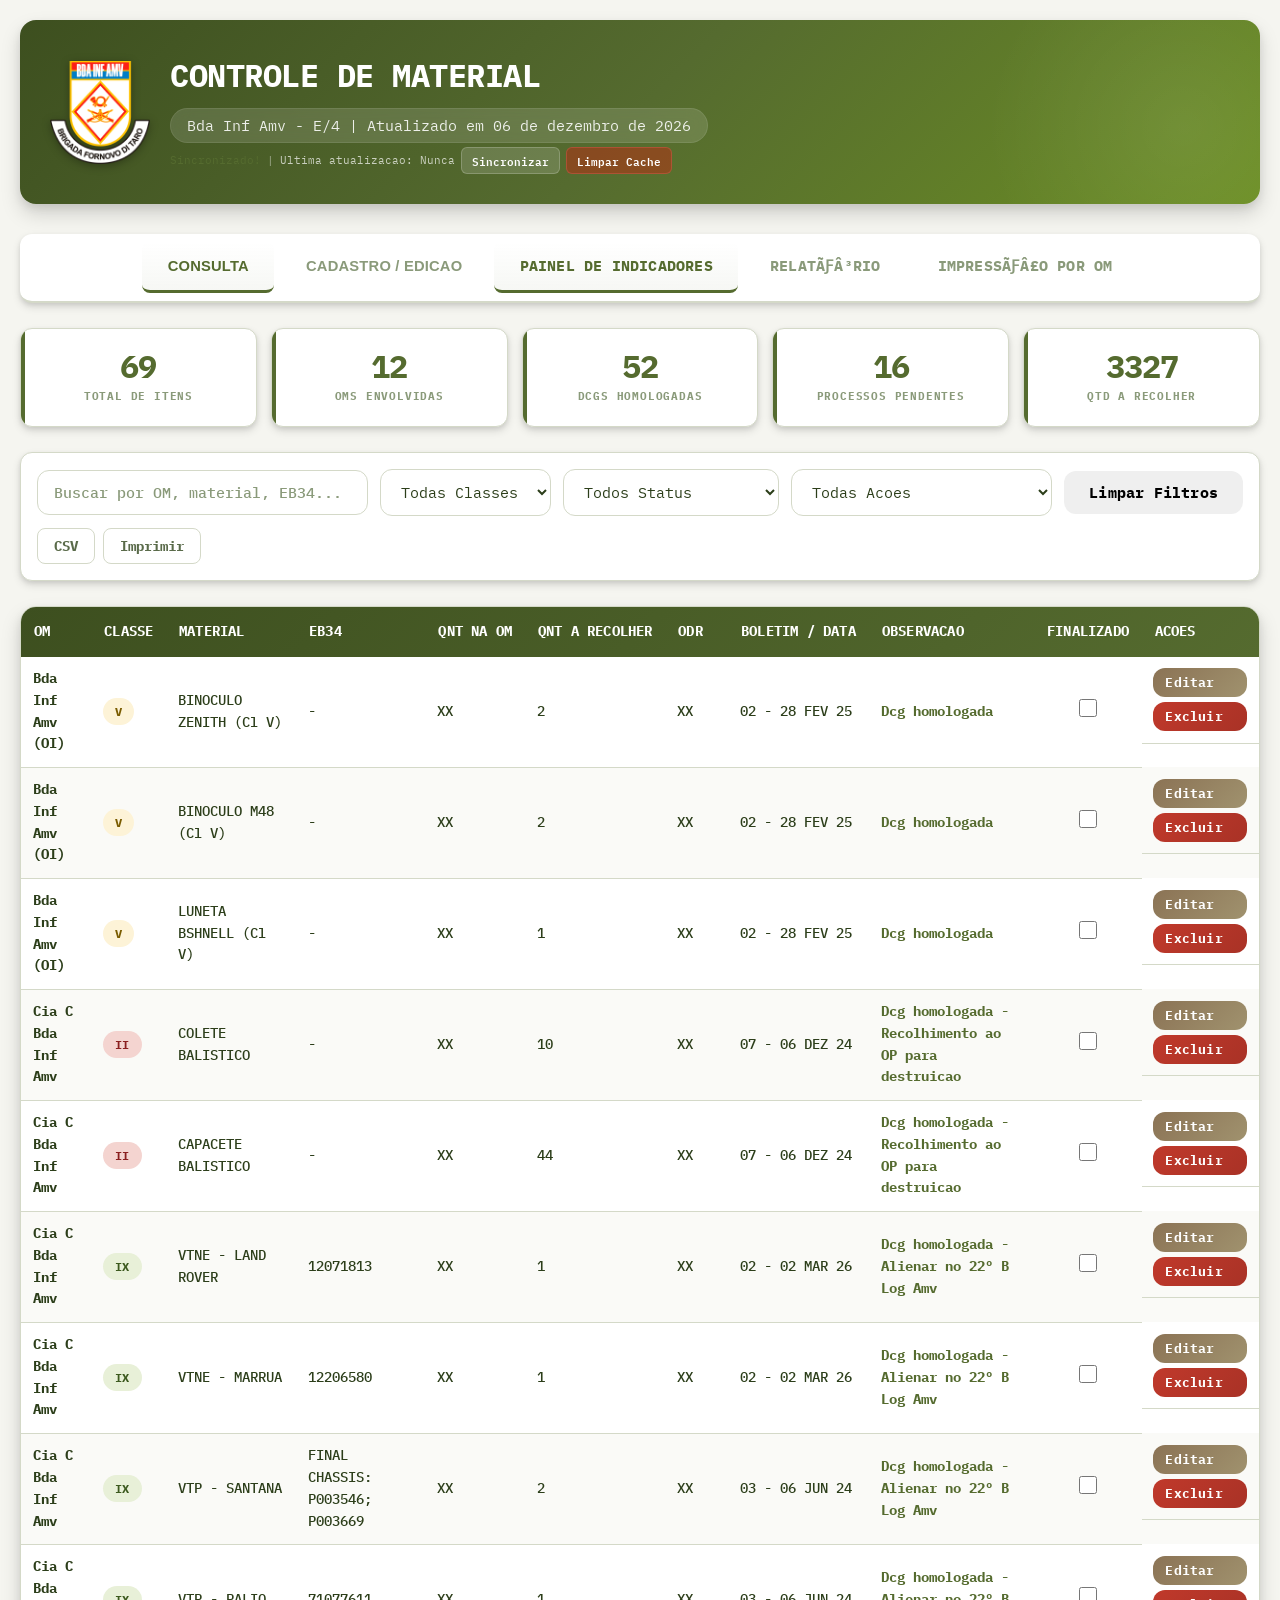
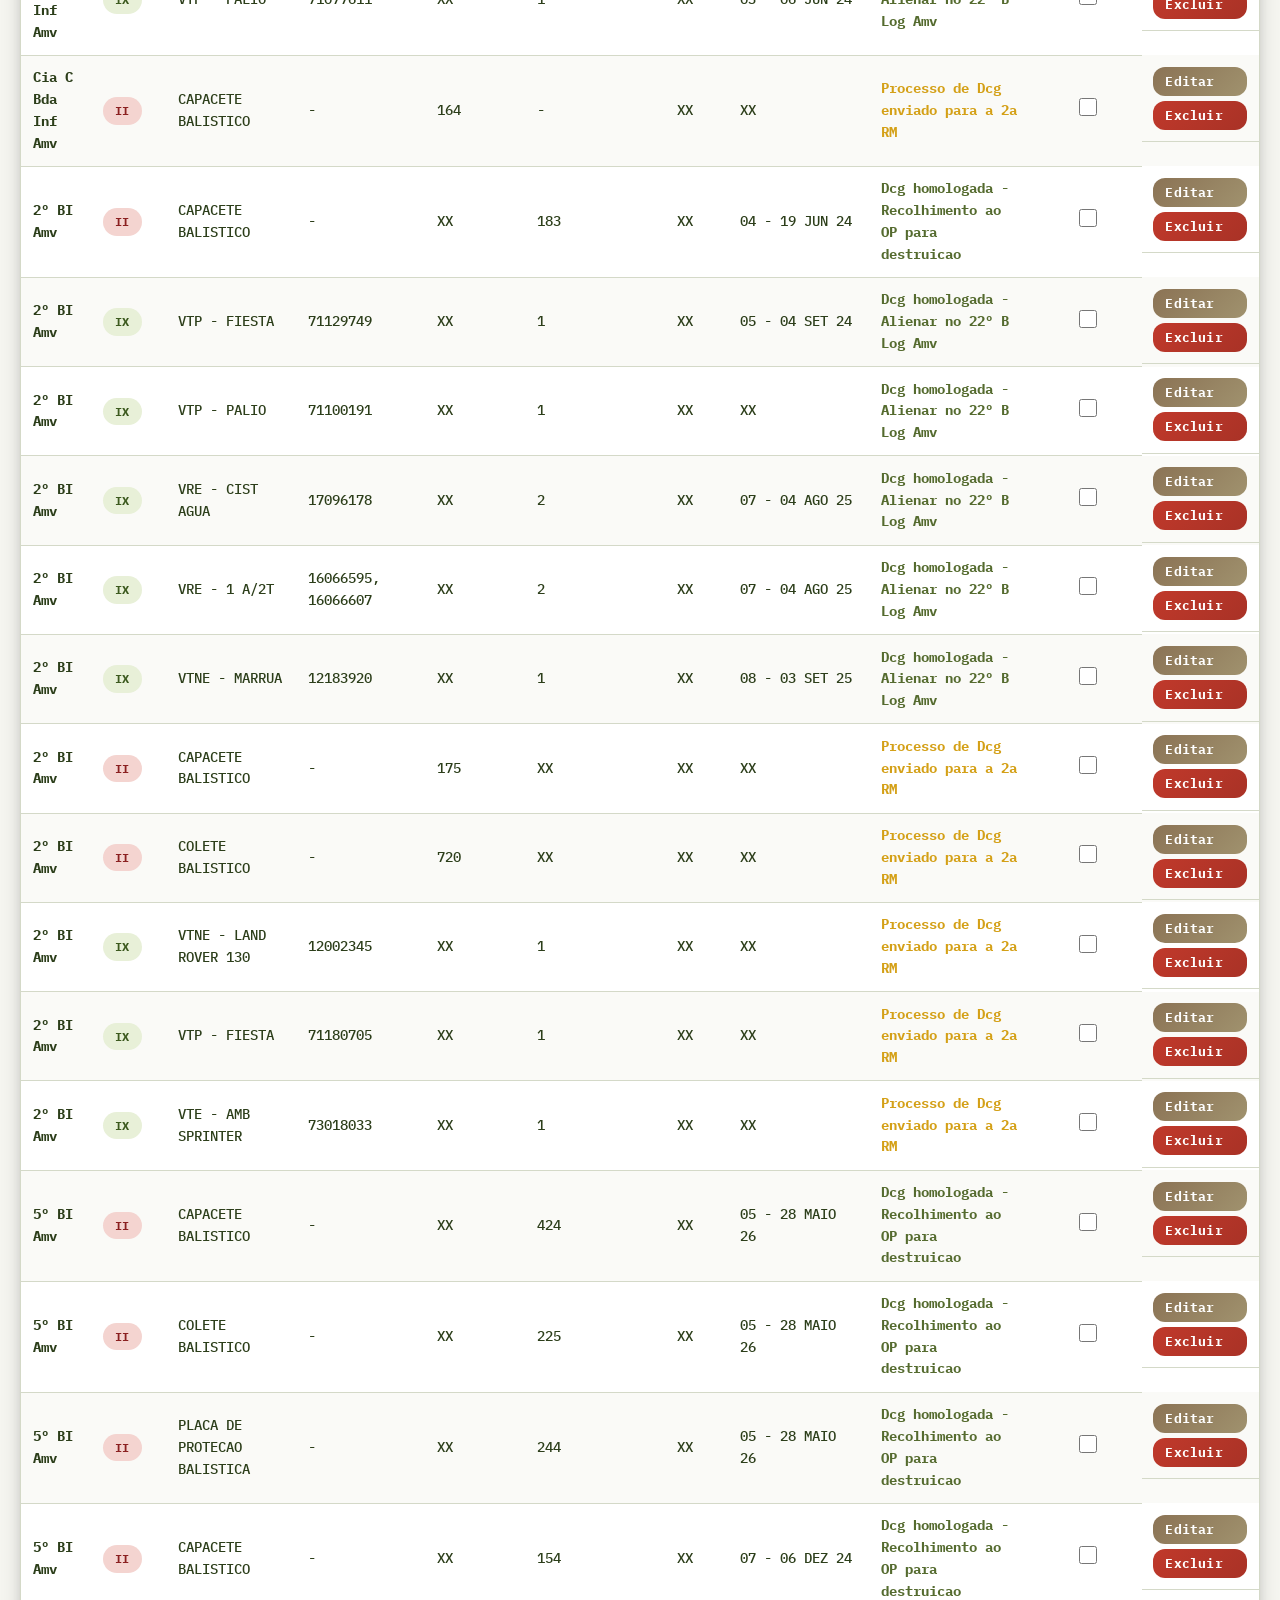
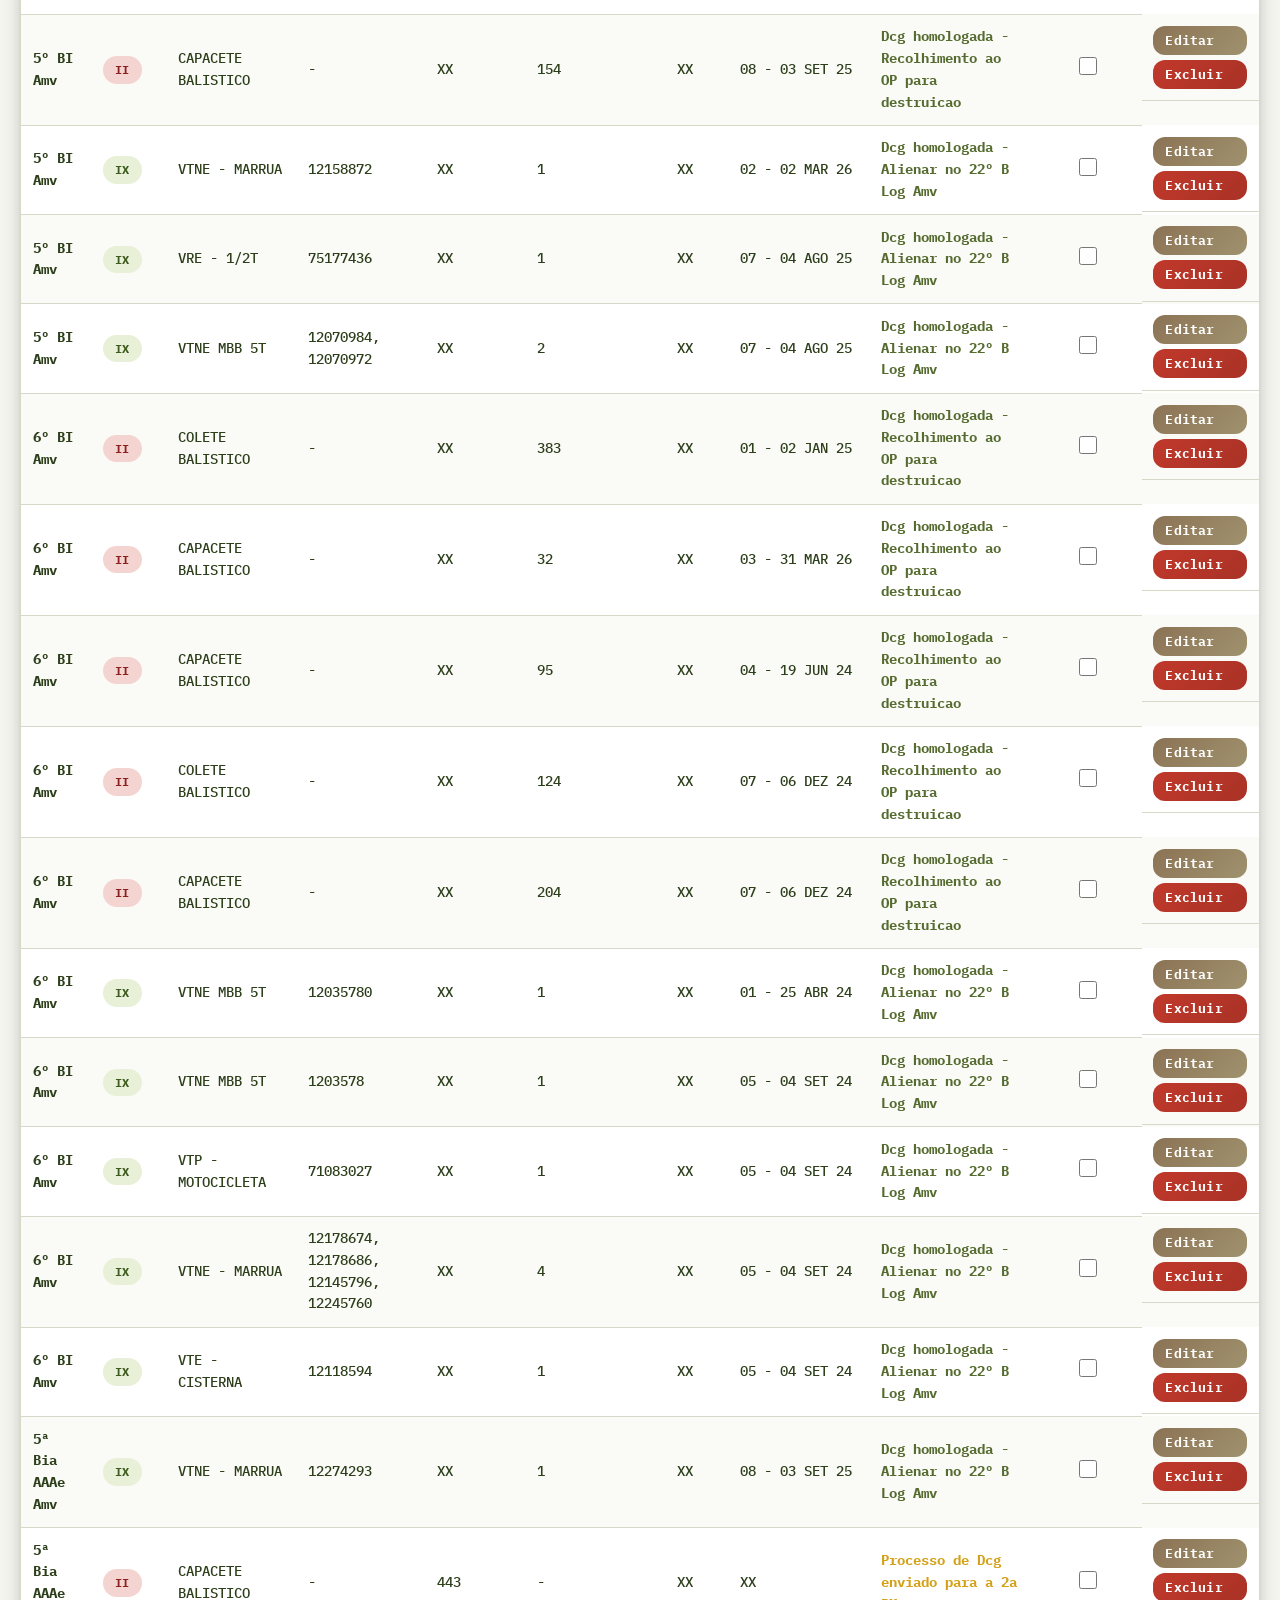
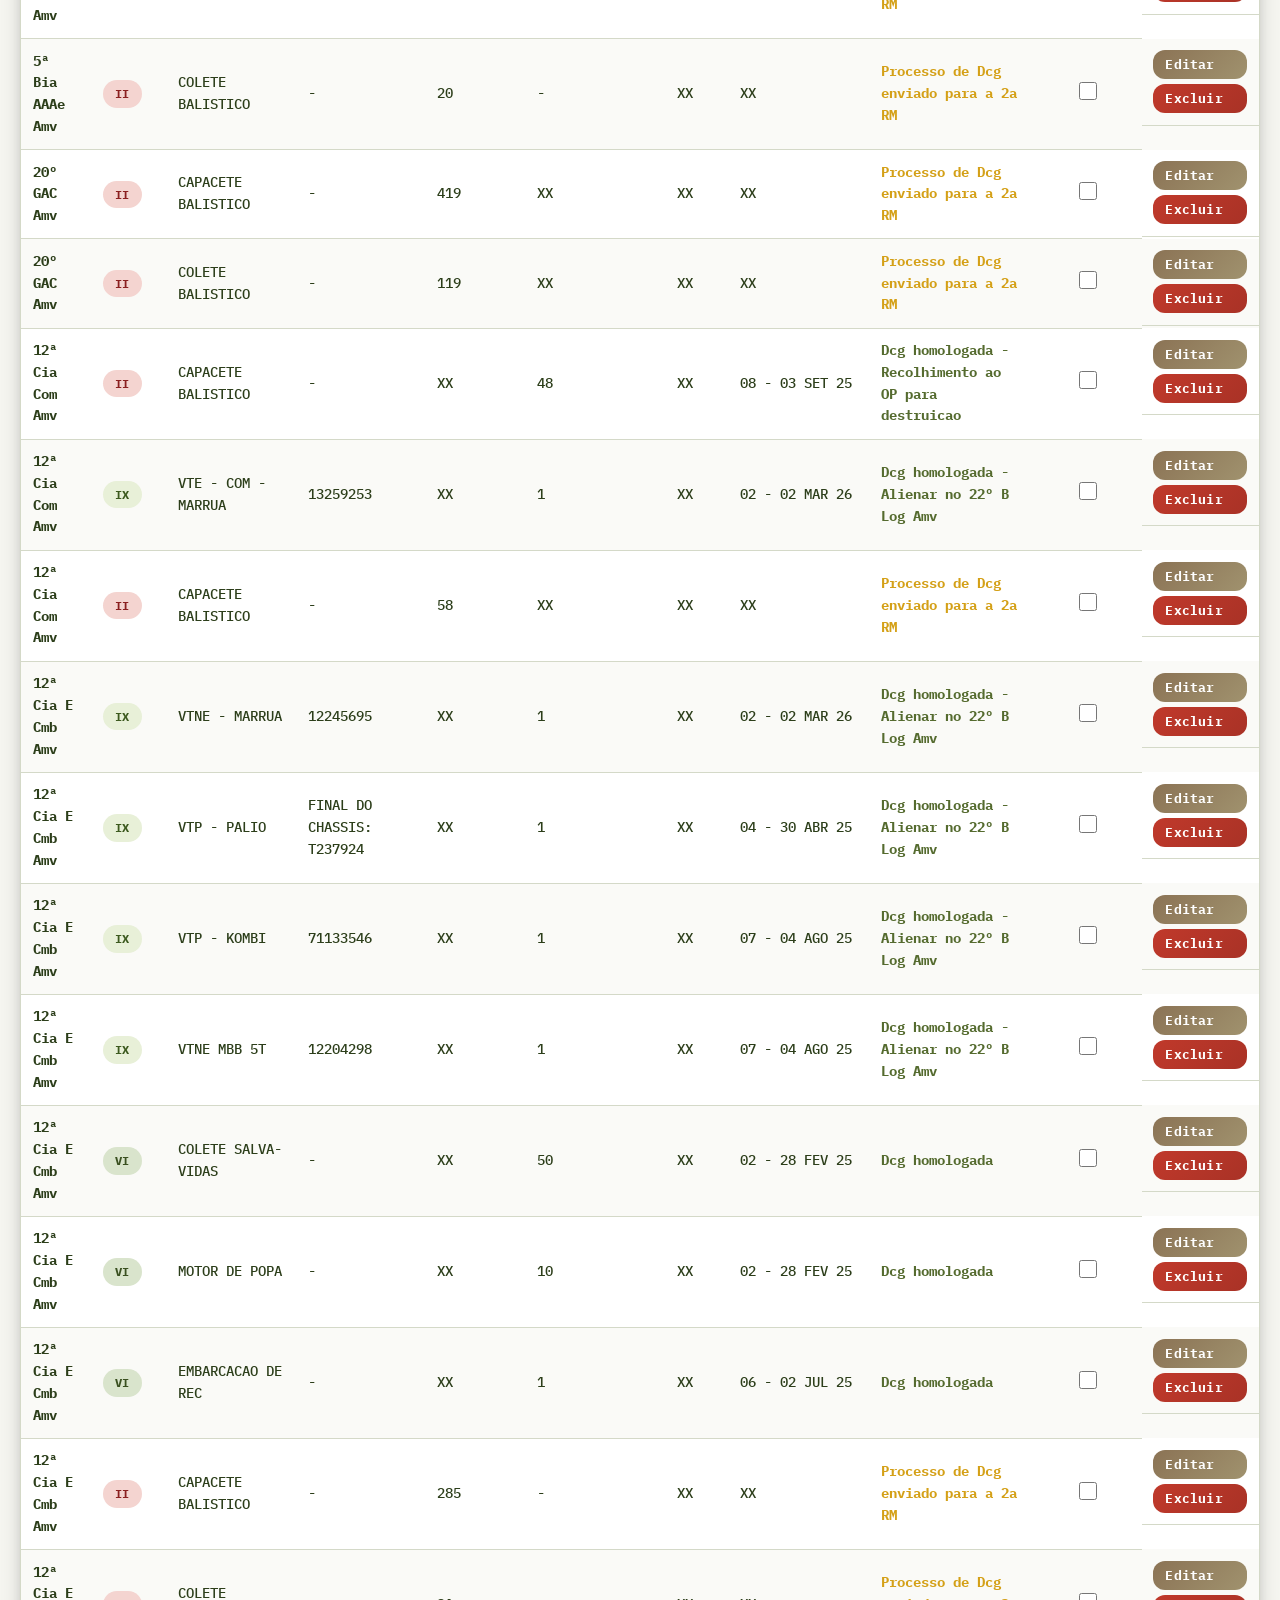
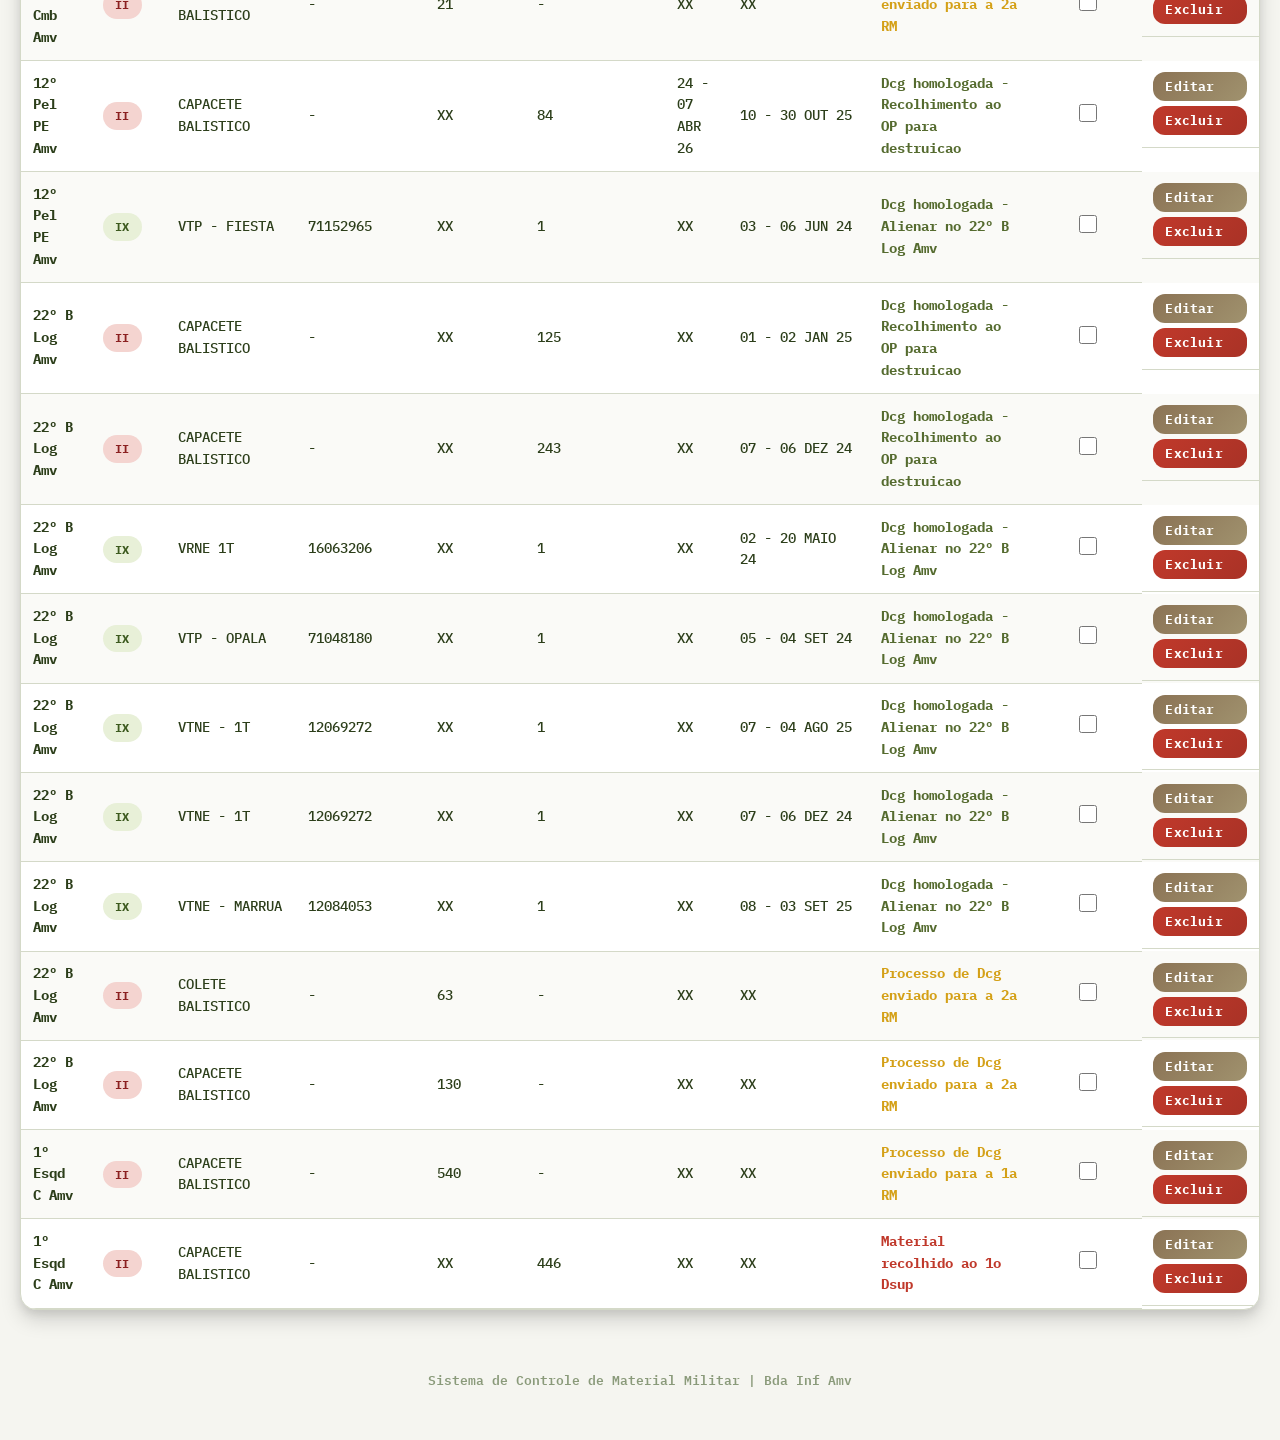
==== commit eba4eba6: "Bump data.js cache v6 - CORS sync fix" ====
--- a/index.html
+++ b/index.html
@@ -194,8 +194,8 @@
             <button class="tab active" onclick="switchTab('consulta')">Consulta</button>
             <button class="tab" onclick="switchTab('cadastro')">Cadastro / Edicao</button>
             <a href="painel.html" class="active">Painel de Indicadores</a>
-            <a href="relatorio.html">RelatÃ³rio</a>
-            <a href="imprimir.html">ImpressÃ£o por OM</a>
+            <a href="relatorio.html">RelatÃƒÂ³rio</a>
+            <a href="imprimir.html">ImpressÃƒÂ£o por OM</a>
         </div>
 
         <div id="tab-consulta" class="tab-content active">
@@ -342,7 +342,7 @@
     </div>
 
     <script src="config.js?v=5"></script>
-    <script src="data.js?v=5"></script>
+    <script src="data.js?v=6"></script>
     <script>
         let data = [];
         let filteredData = [];
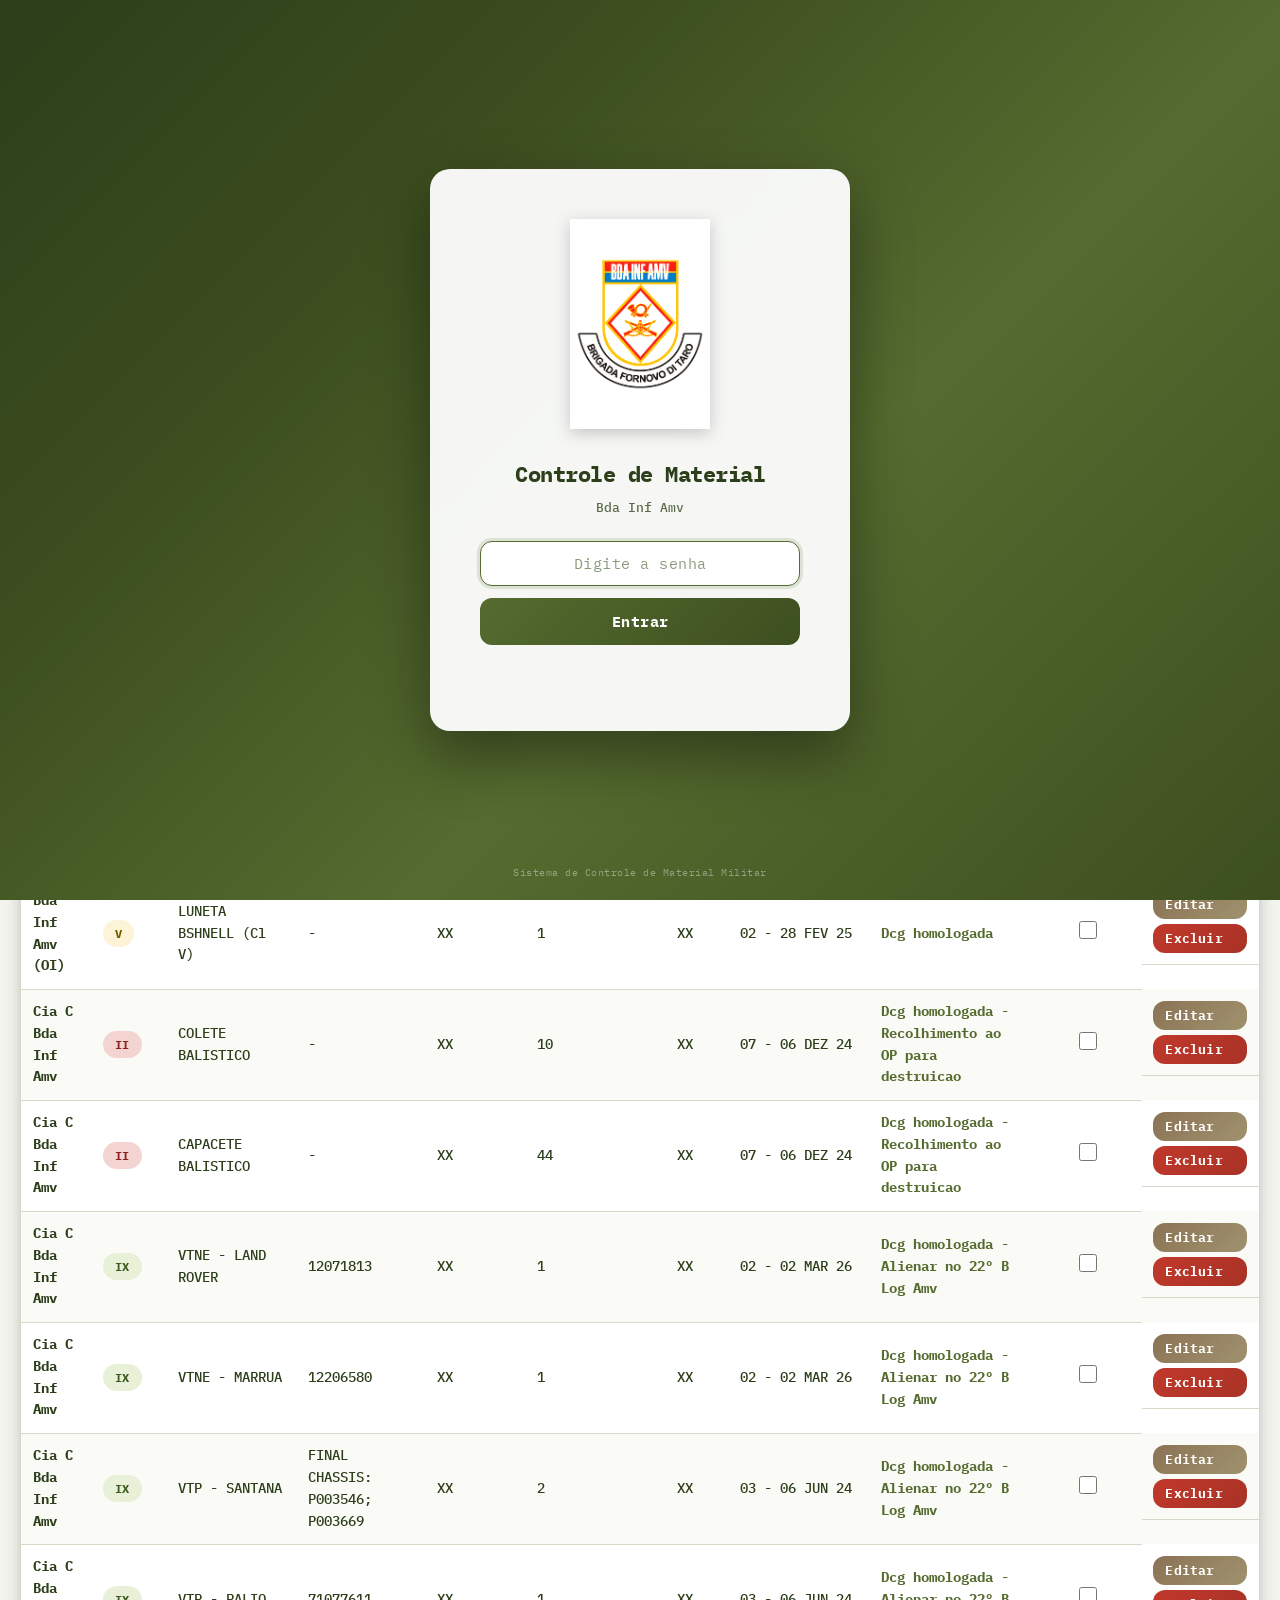
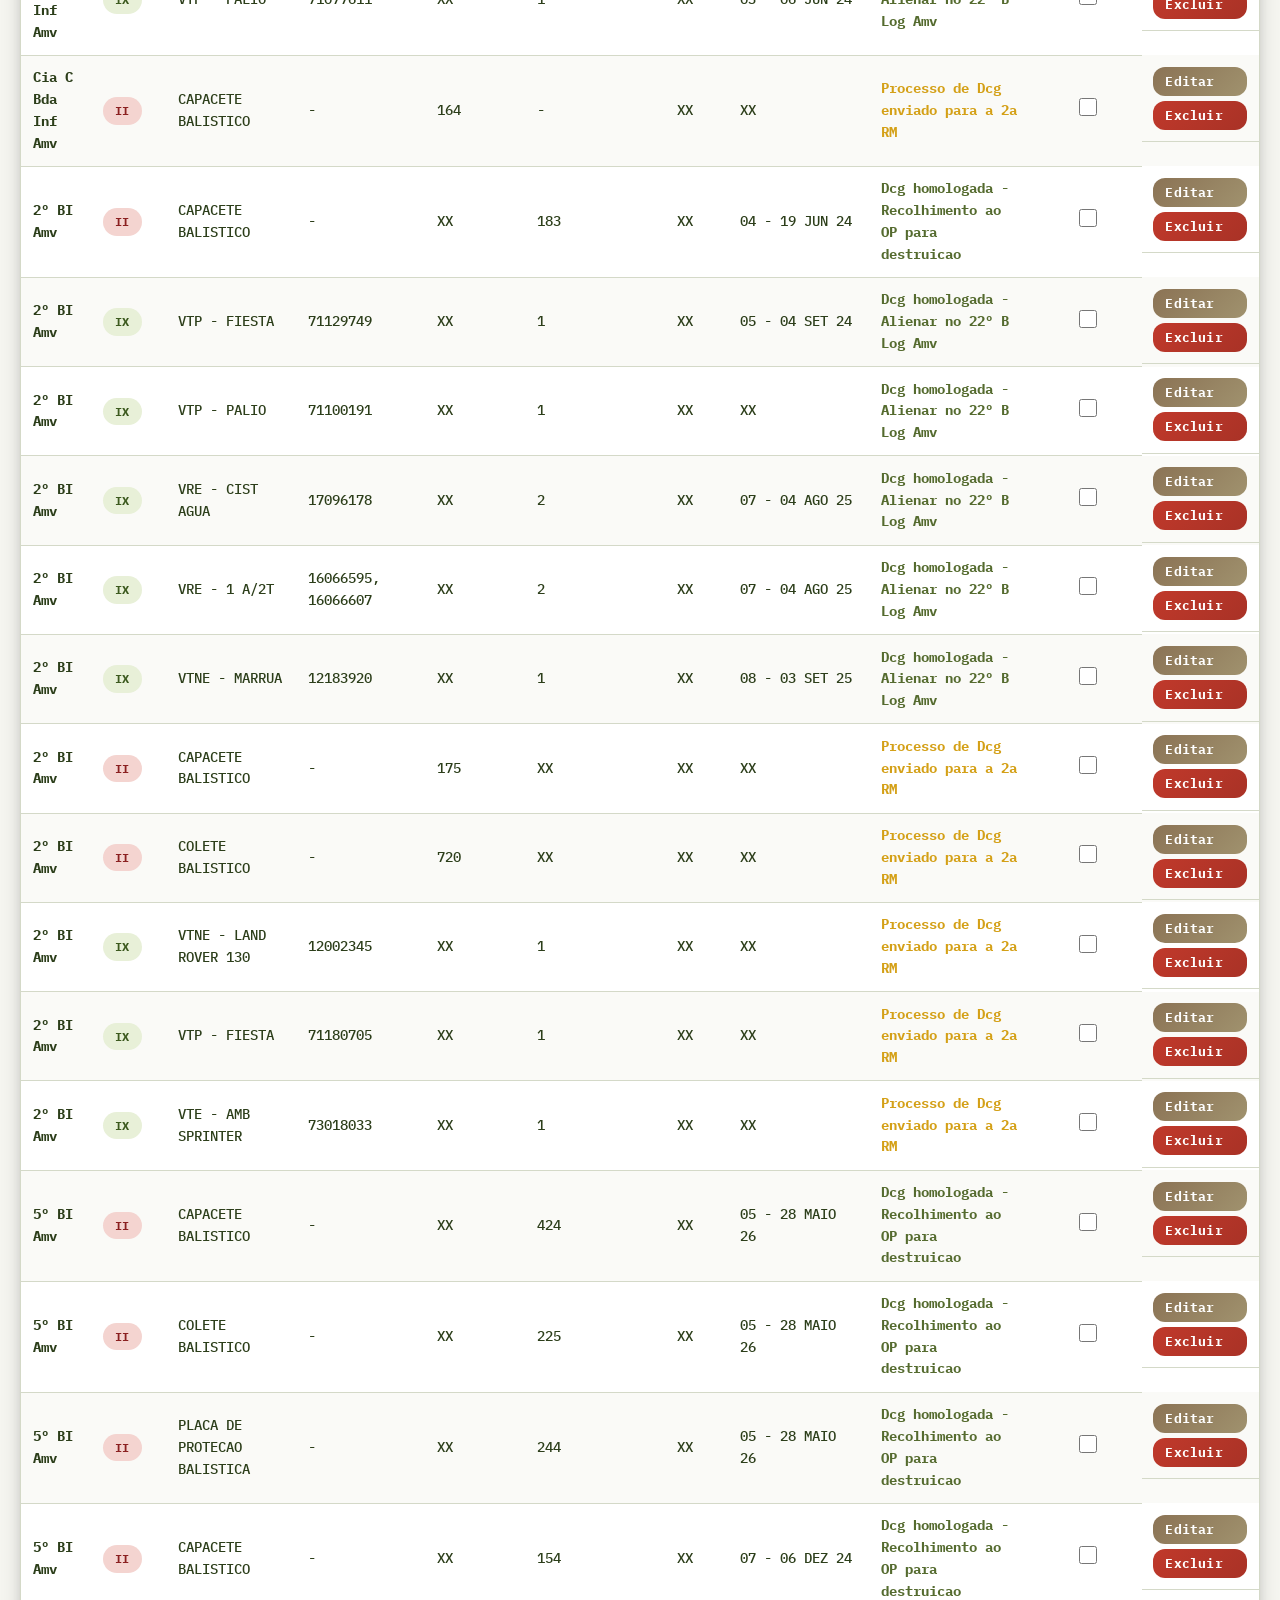
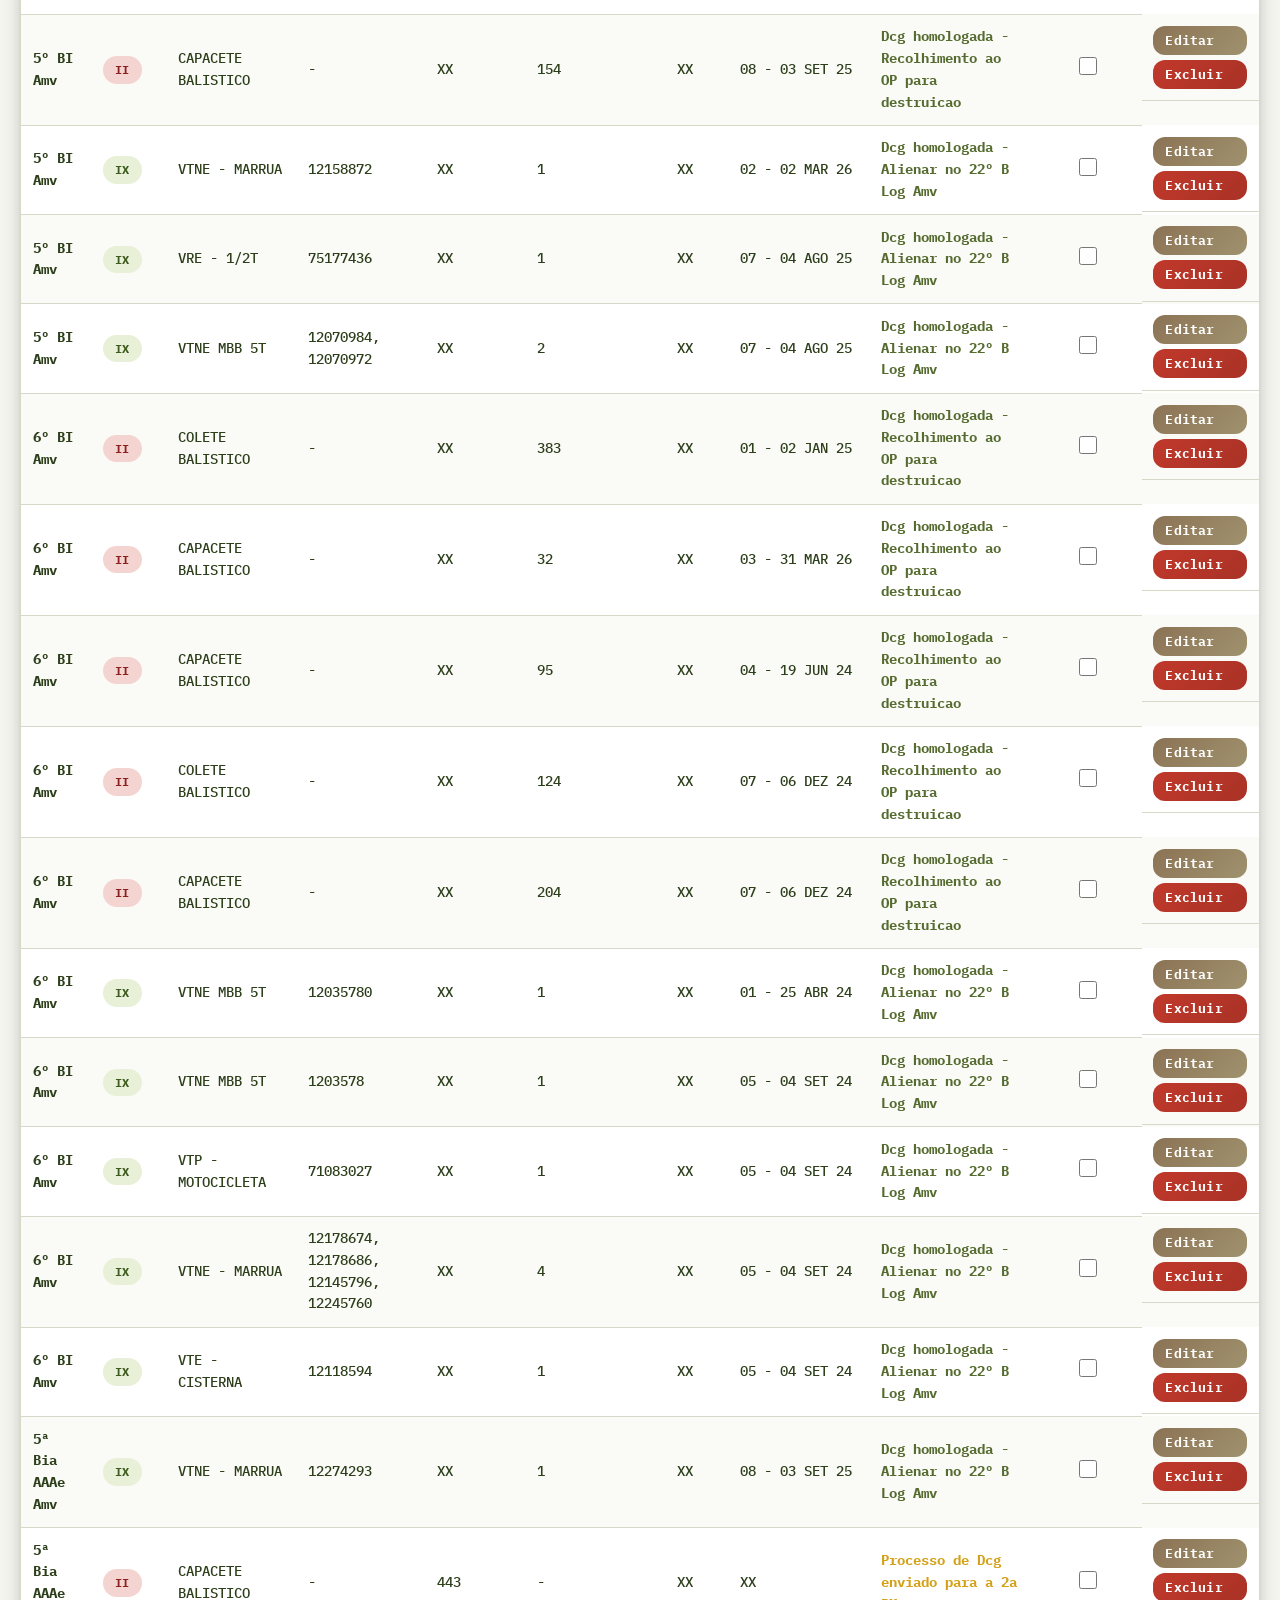
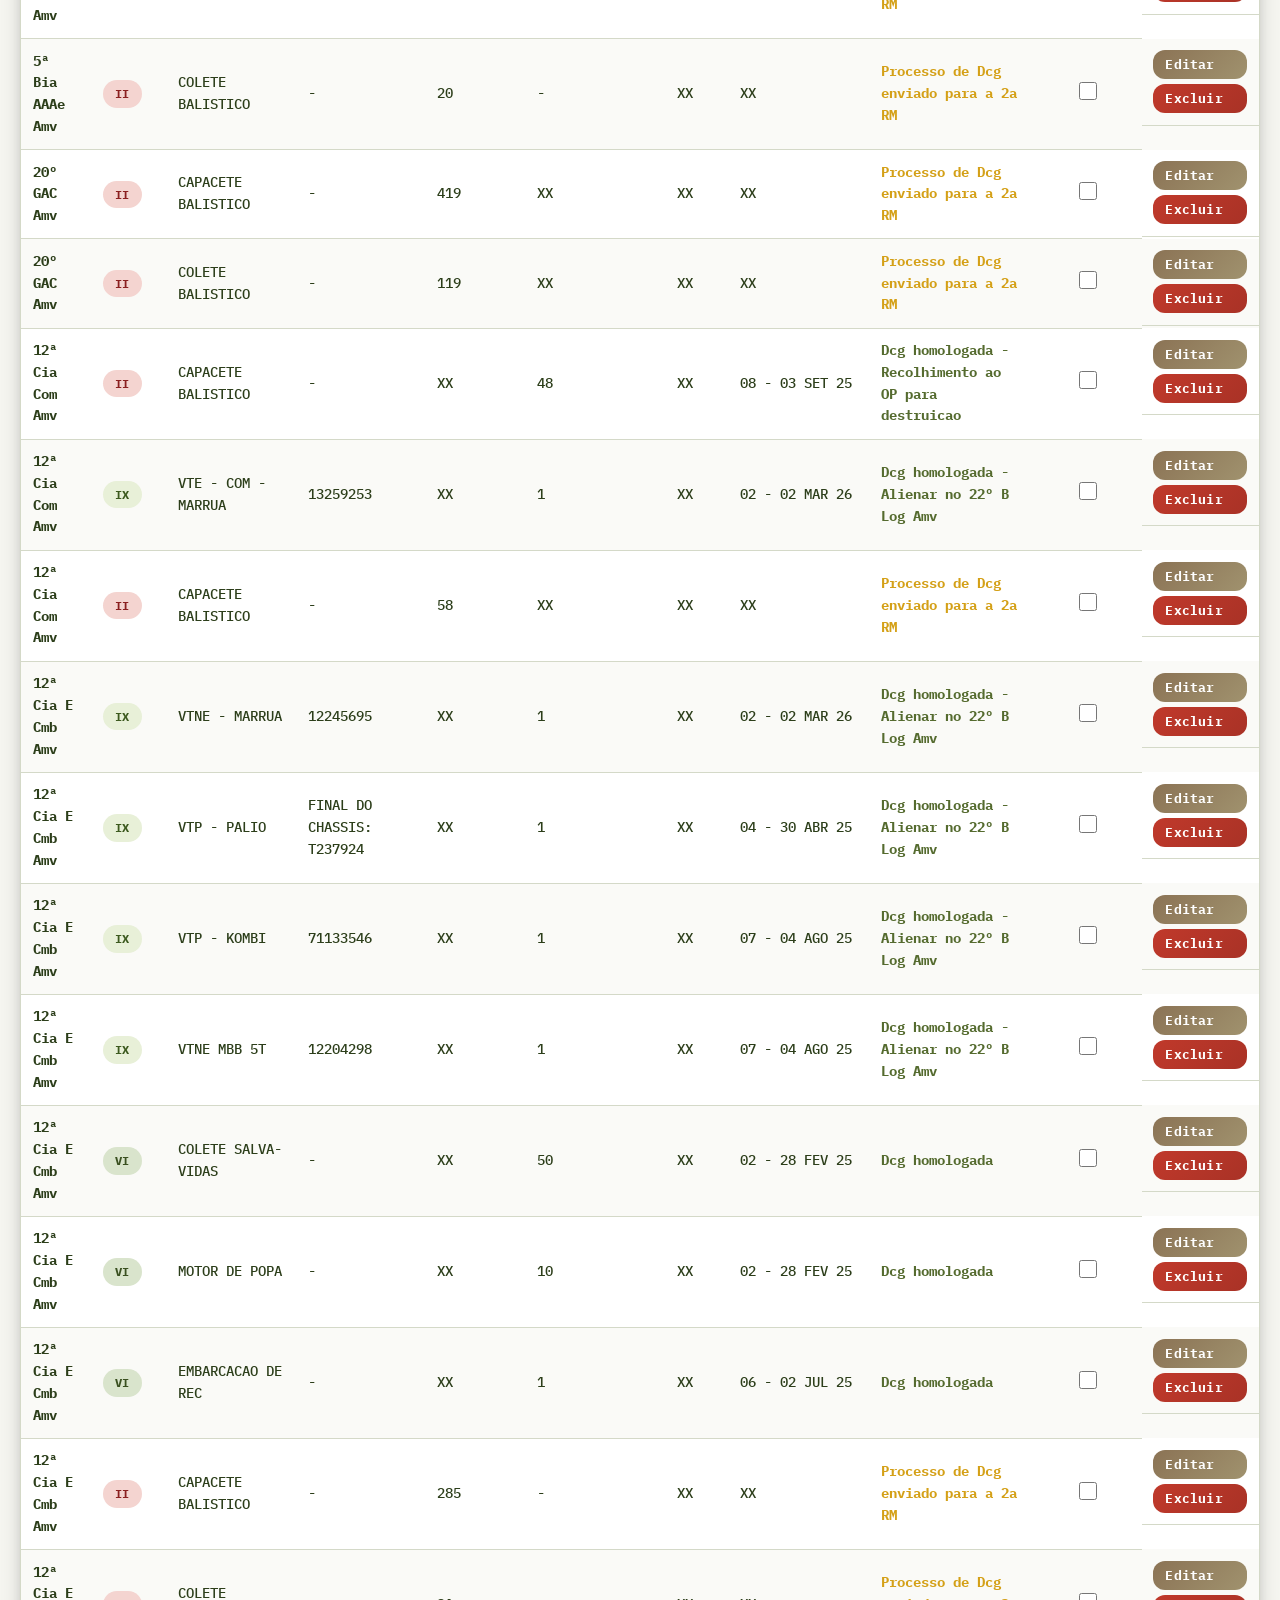
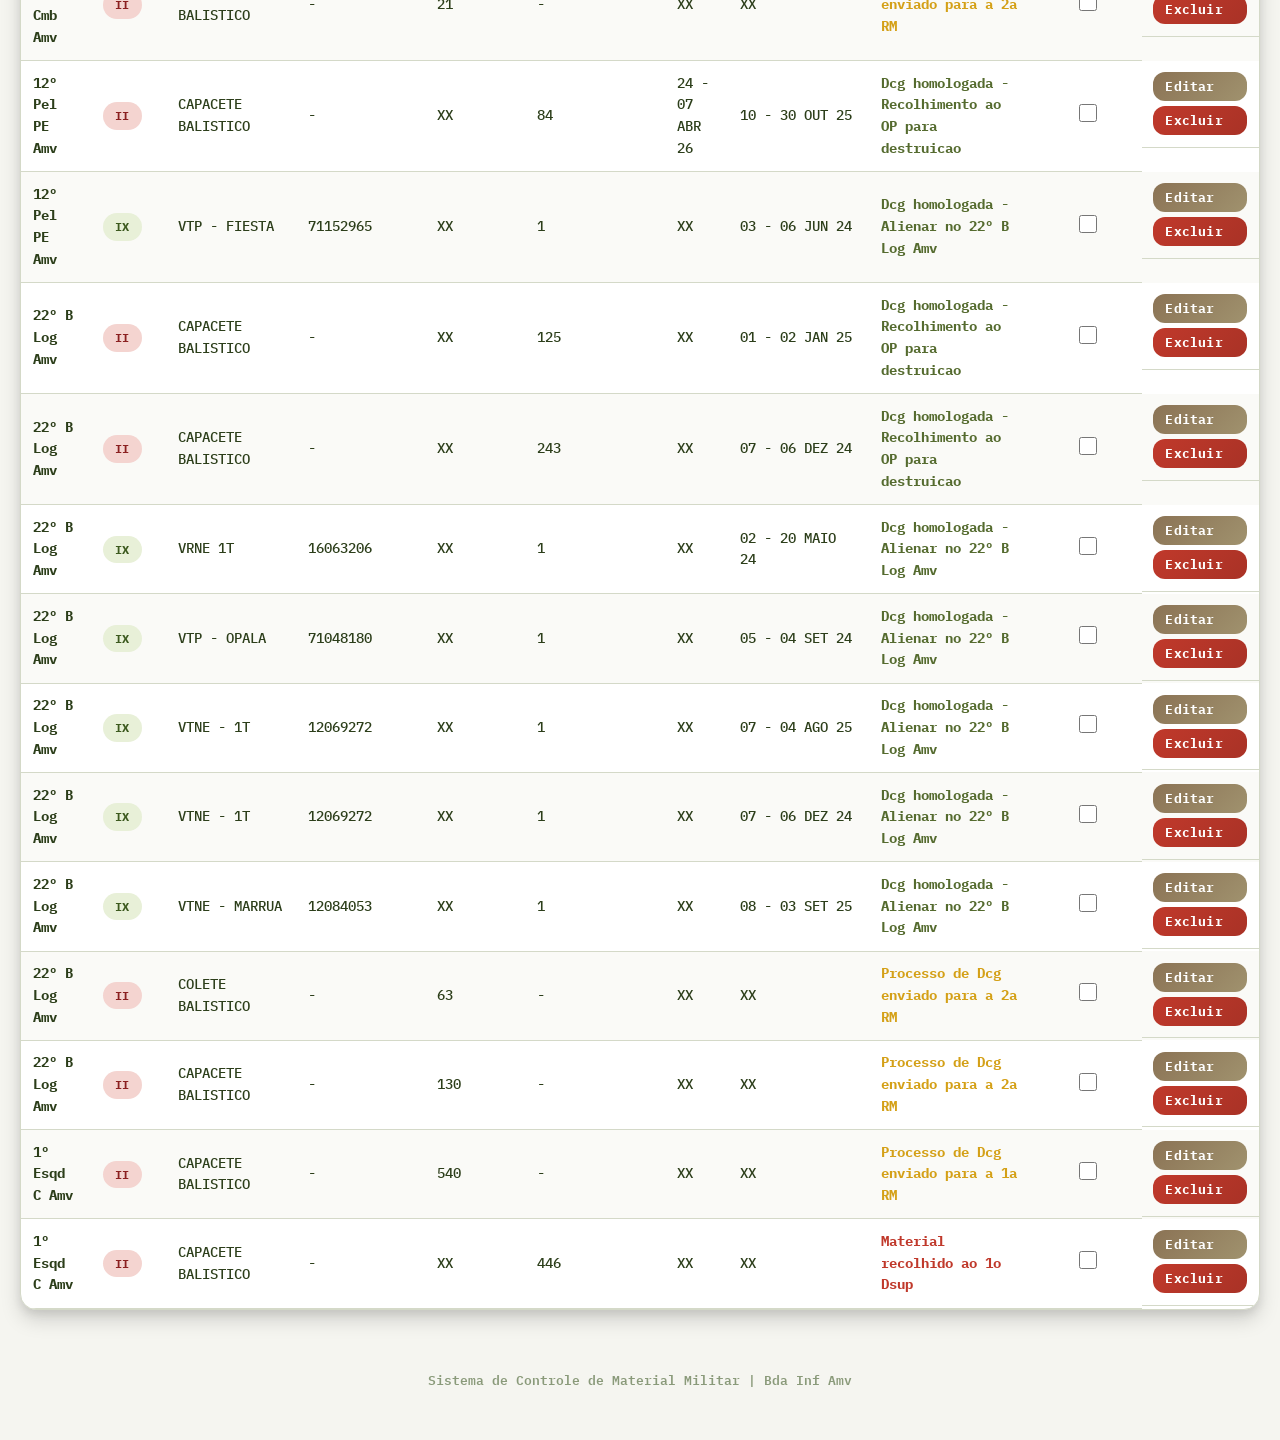
==== commit 20b86f6e: "Adiciona pagina rosto com senha de acesso" ====
--- a/index.html
+++ b/index.html
@@ -342,7 +342,8 @@
     </div>
 
     <script src="config.js?v=5"></script>
-    <script src="data.js?v=6"></script>
+    <link rel="stylesheet" href="splash.css">
+    <script src="data.js?v=7"></script>
     <script>
         let data = [];
         let filteredData = [];
@@ -589,6 +590,7 @@
         }
 
         async function init() {
+            initSplash();
             data = await loadData();
             data = sortData(data);
             filteredData = [...data];
--- a/splash.css
+++ b/splash.css
@@ -0,0 +1,117 @@
+.splash-overlay {
+    position: fixed;
+    top: 0; left: 0; right: 0; bottom: 0;
+    background: linear-gradient(135deg, #2c3e1a 0%, #3d4f1f 30%, #556b2f 60%, #3d4f1f 100%);
+    z-index: 99999;
+    display: flex;
+    align-items: center;
+    justify-content: center;
+    flex-direction: column;
+    transition: opacity 0.5s ease, visibility 0.5s ease;
+}
+.splash-overlay.hidden {
+    opacity: 0;
+    visibility: hidden;
+    pointer-events: none;
+}
+.splash-card {
+    background: rgba(255,255,255,0.95);
+    backdrop-filter: blur(20px);
+    border-radius: 20px;
+    padding: clamp(30px, 5vw, 50px);
+    text-align: center;
+    box-shadow: 0 25px 60px rgba(0,0,0,0.4);
+    max-width: 420px;
+    width: 90%;
+    animation: splashIn 0.6s ease-out;
+}
+@keyframes splashIn {
+    from { transform: scale(0.9) translateY(20px); opacity: 0; }
+    to { transform: scale(1) translateY(0); opacity: 1; }
+}
+.splash-logo {
+    max-width: clamp(80px, 20vw, 140px);
+    height: auto;
+    margin-bottom: 20px;
+    filter: drop-shadow(0 4px 8px rgba(0,0,0,0.2));
+}
+.splash-title {
+    font-family: 'IBM Plex Mono', monospace;
+    font-size: clamp(1.1em, 3vw, 1.5em);
+    font-weight: 700;
+    color: #2c3e1a;
+    margin-bottom: 6px;
+    letter-spacing: -0.5px;
+}
+.splash-subtitle {
+    font-family: 'IBM Plex Mono', monospace;
+    font-size: clamp(0.7em, 1.8vw, 0.85em);
+    color: #5a6b4a;
+    margin-bottom: 24px;
+    font-weight: 500;
+}
+.splash-input-group {
+    display: flex;
+    flex-direction: column;
+    gap: 12px;
+    margin-bottom: 16px;
+}
+.splash-input {
+    width: 100%;
+    padding: 14px 18px;
+    border: 2px solid #d4d9c8;
+    border-radius: 12px;
+    font-family: 'IBM Plex Mono', monospace;
+    font-size: 1em;
+    color: #2c3e1a;
+    background: #fff;
+    outline: none;
+    transition: border-color 0.2s;
+    text-align: center;
+    letter-spacing: 2px;
+}
+.splash-input:focus {
+    border-color: #556b2f;
+    box-shadow: 0 0 0 3px rgba(85,107,47,0.15);
+}
+.splash-input::placeholder {
+    letter-spacing: 0.5px;
+    color: #8a9a7a;
+}
+.splash-btn {
+    width: 100%;
+    padding: 14px;
+    background: linear-gradient(135deg, #556b2f, #3d4f1f);
+    color: white;
+    border: none;
+    border-radius: 12px;
+    font-family: 'IBM Plex Mono', monospace;
+    font-size: 1em;
+    font-weight: 700;
+    cursor: pointer;
+    transition: all 0.2s;
+    letter-spacing: 0.5px;
+}
+.splash-btn:hover {
+    transform: translateY(-2px);
+    box-shadow: 0 6px 20px rgba(85,107,47,0.4);
+}
+.splash-btn:active {
+    transform: scale(0.97);
+}
+.splash-error {
+    color: #c0392b;
+    font-size: 0.85em;
+    font-weight: 600;
+    margin-top: 10px;
+    min-height: 20px;
+    font-family: 'IBM Plex Mono', monospace;
+}
+.splash-footer {
+    position: absolute;
+    bottom: 20px;
+    color: rgba(255,255,255,0.4);
+    font-family: 'IBM Plex Mono', monospace;
+    font-size: 0.7em;
+    letter-spacing: 0.5px;
+}
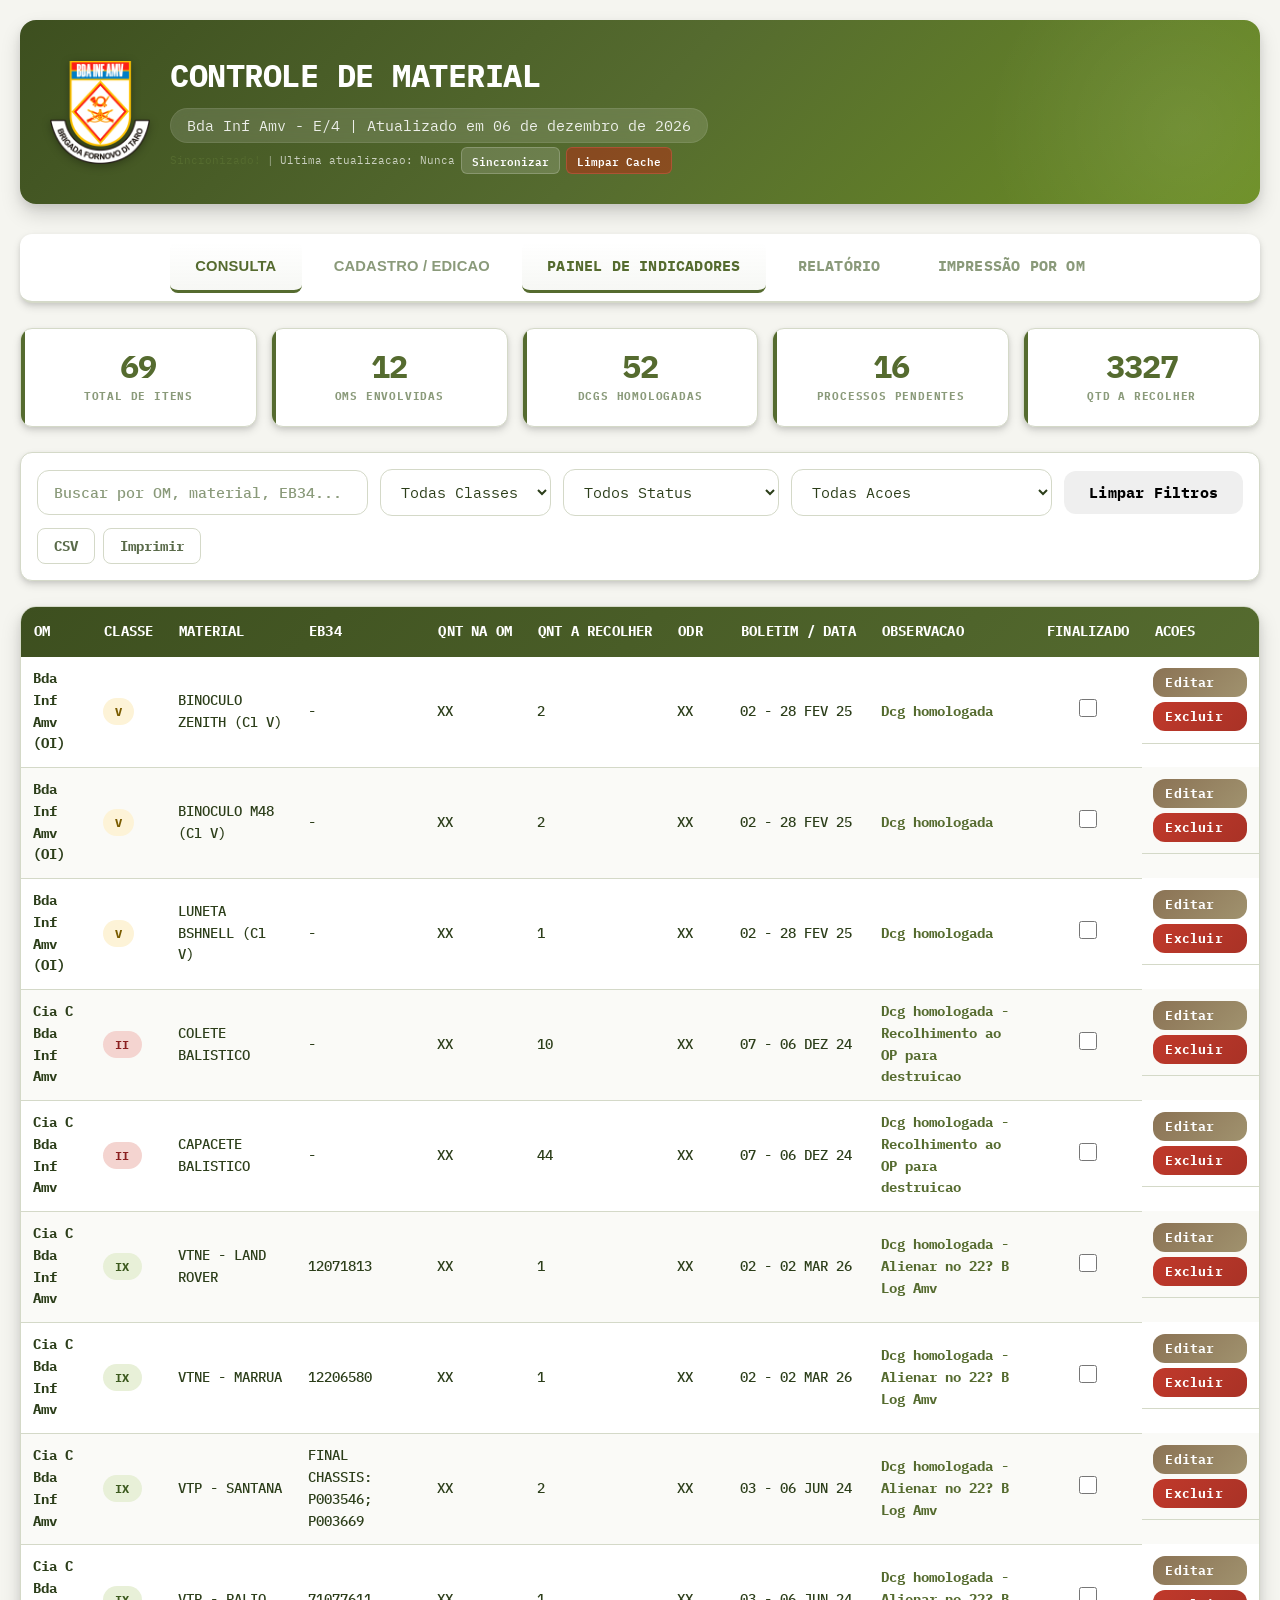
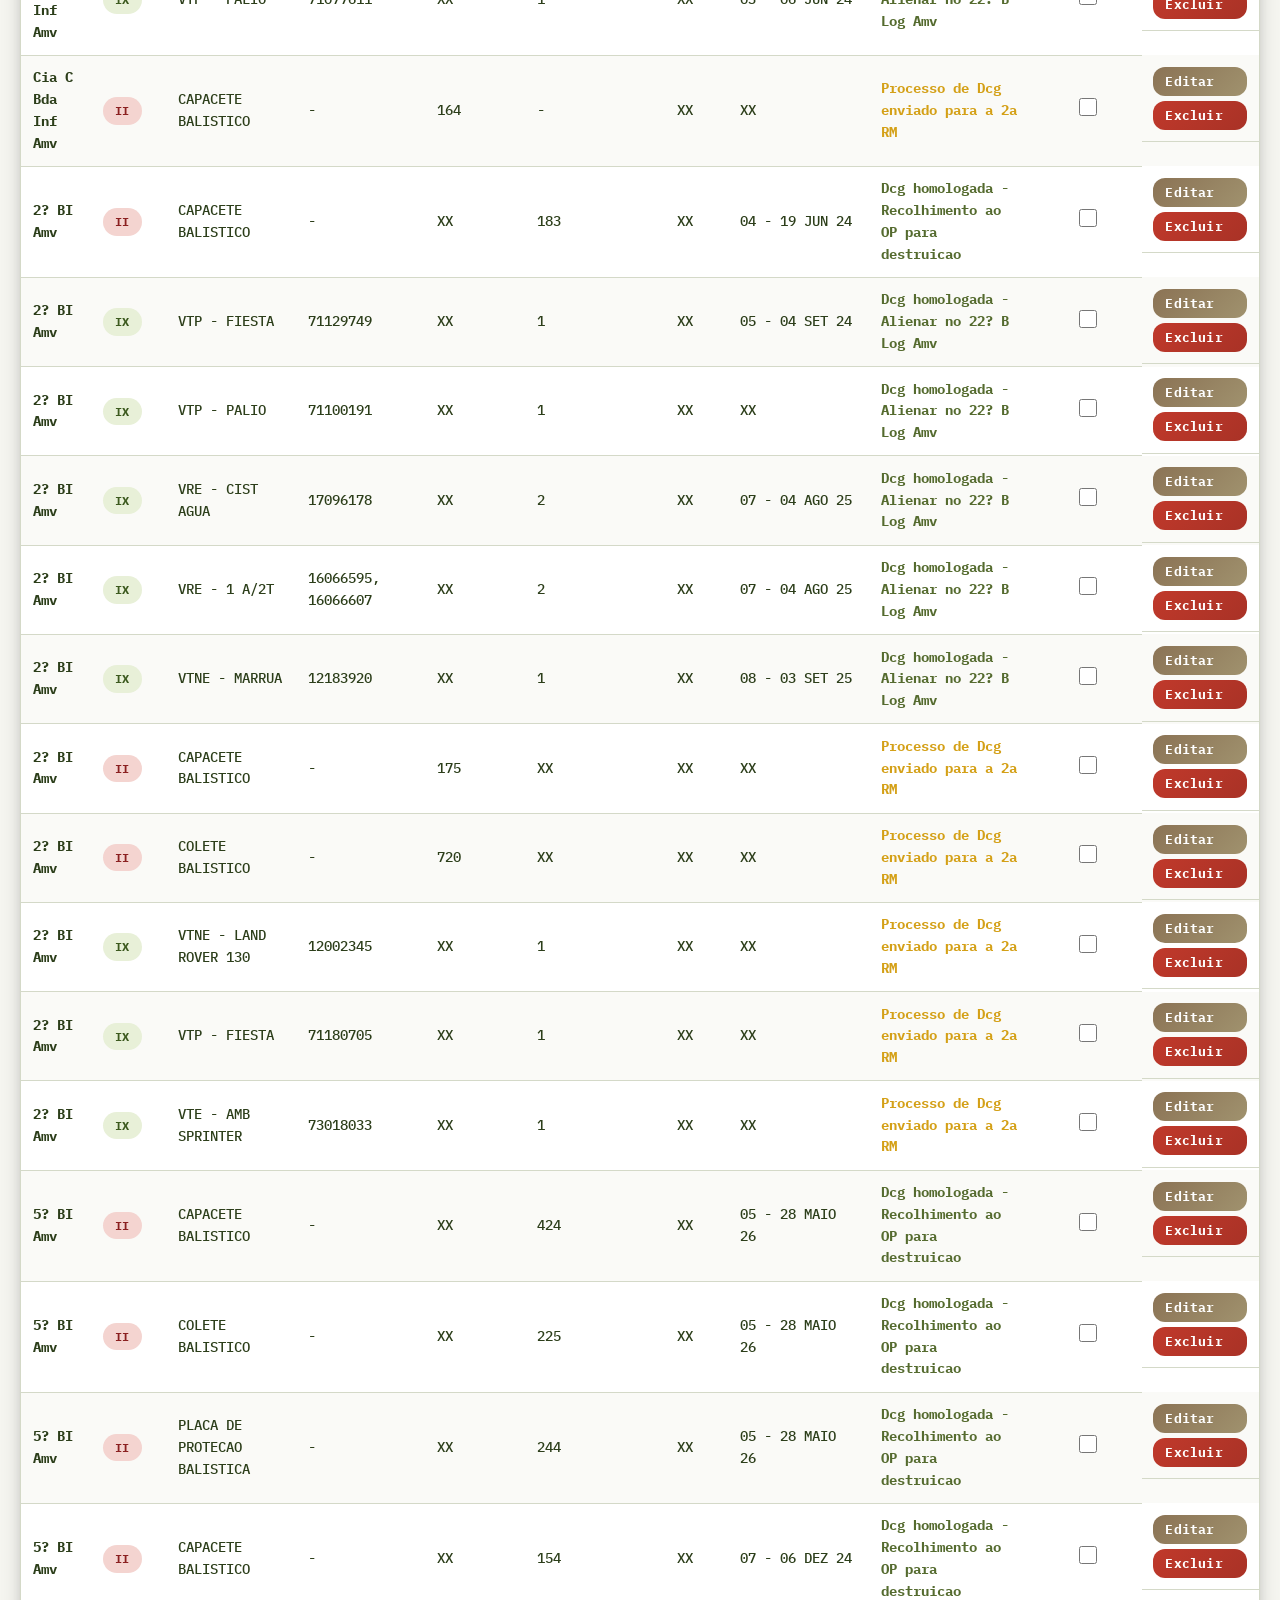
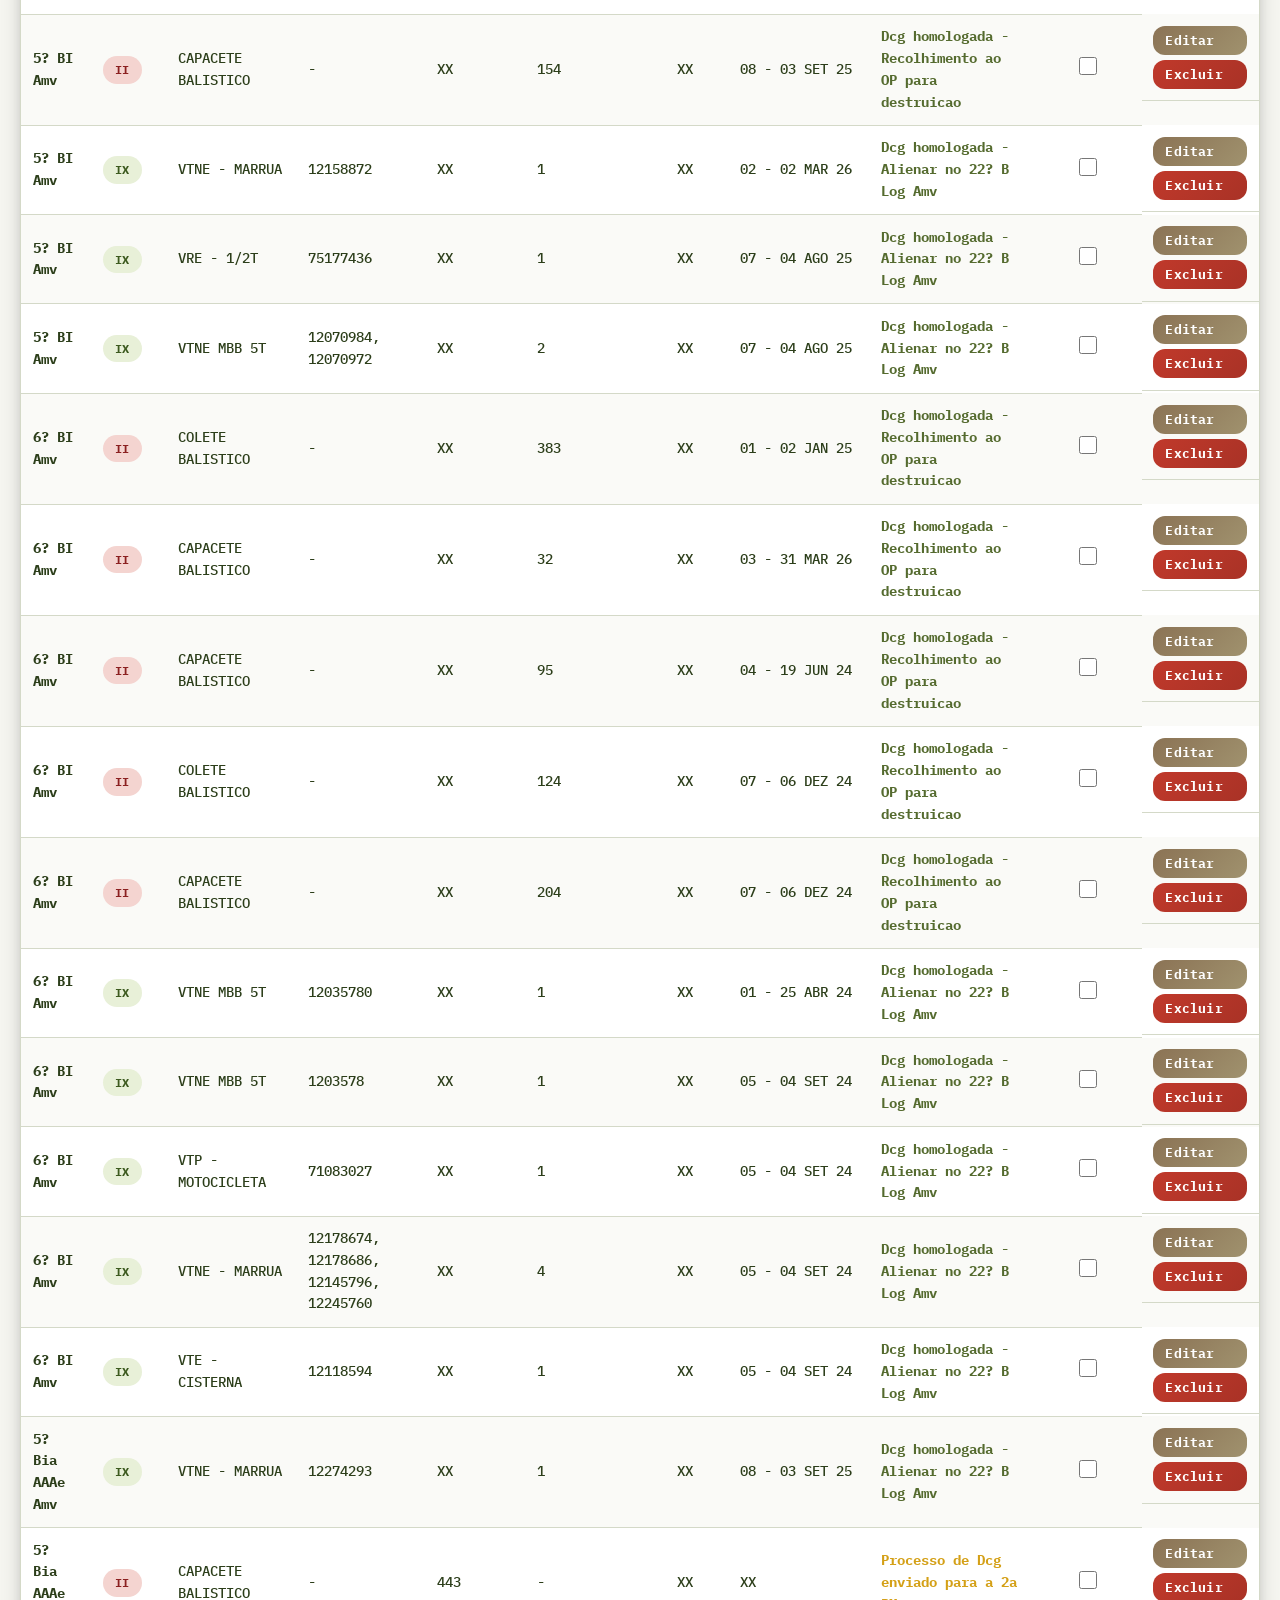
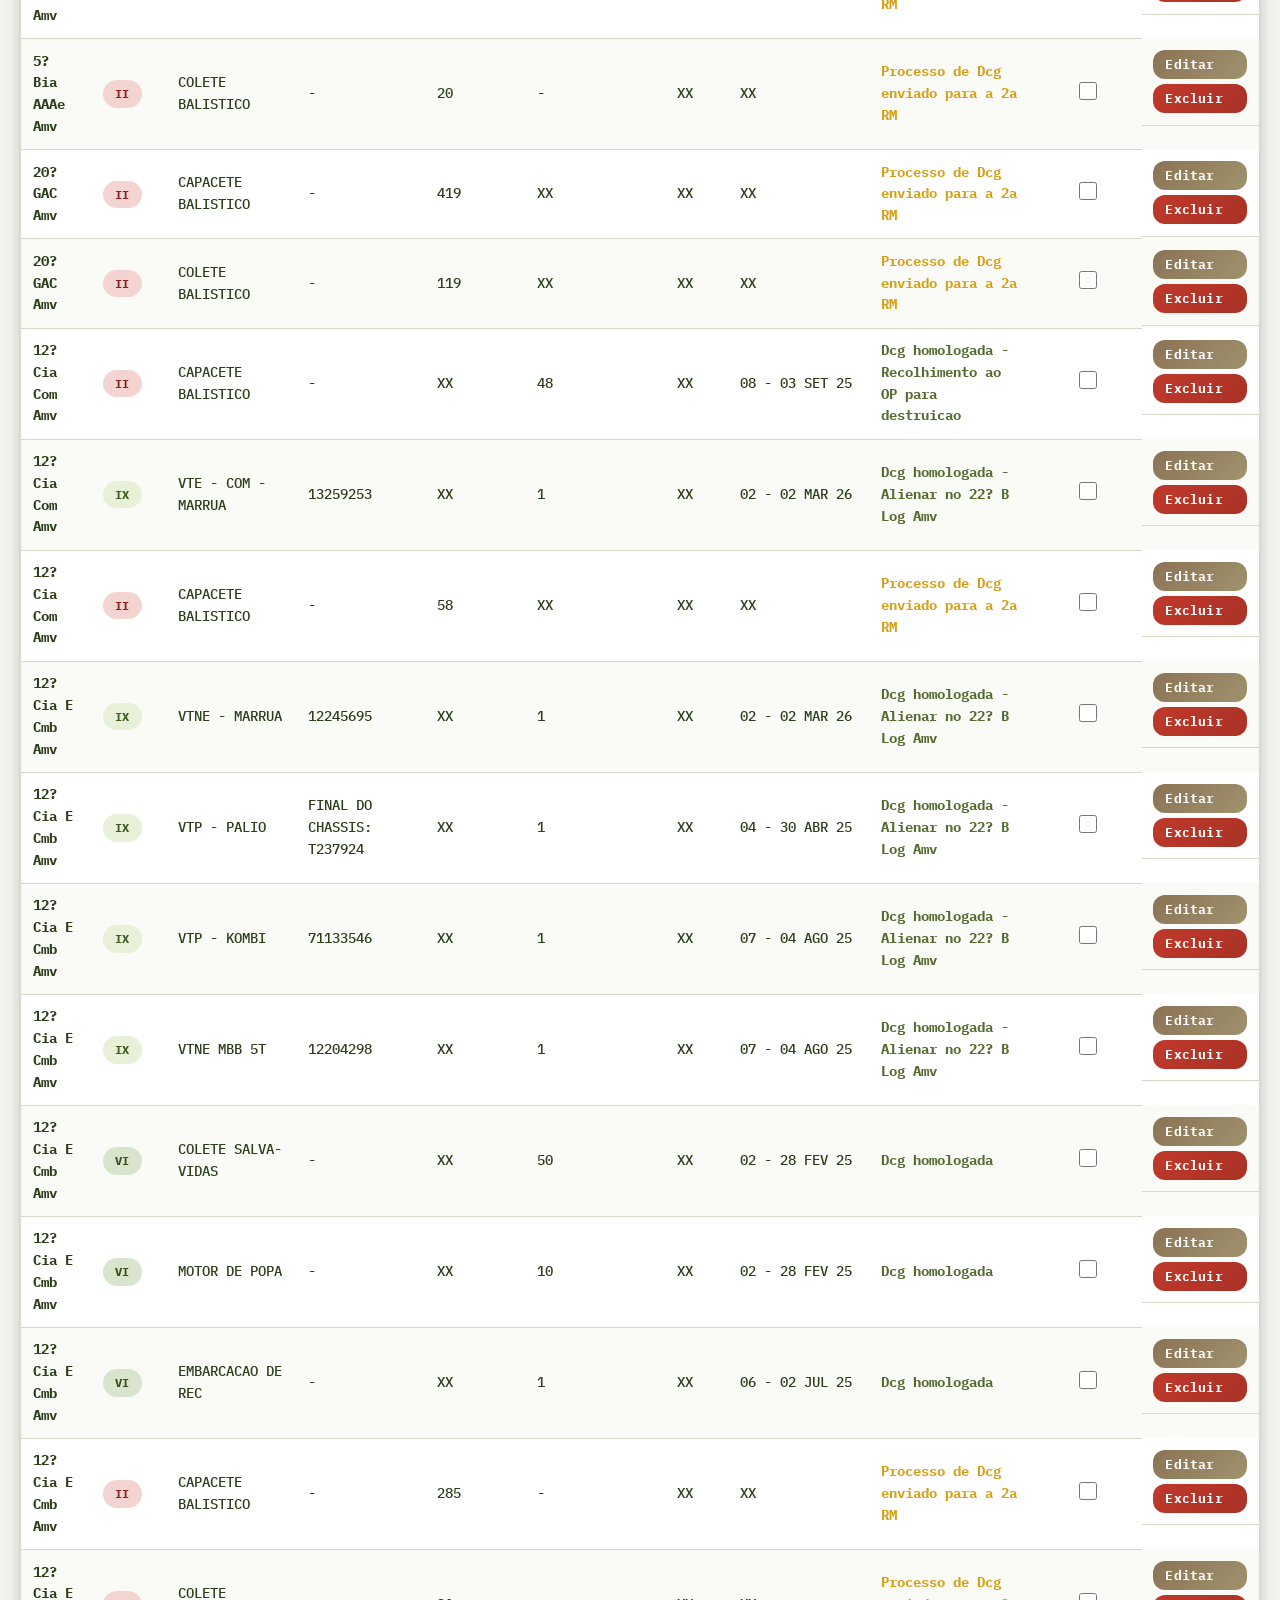
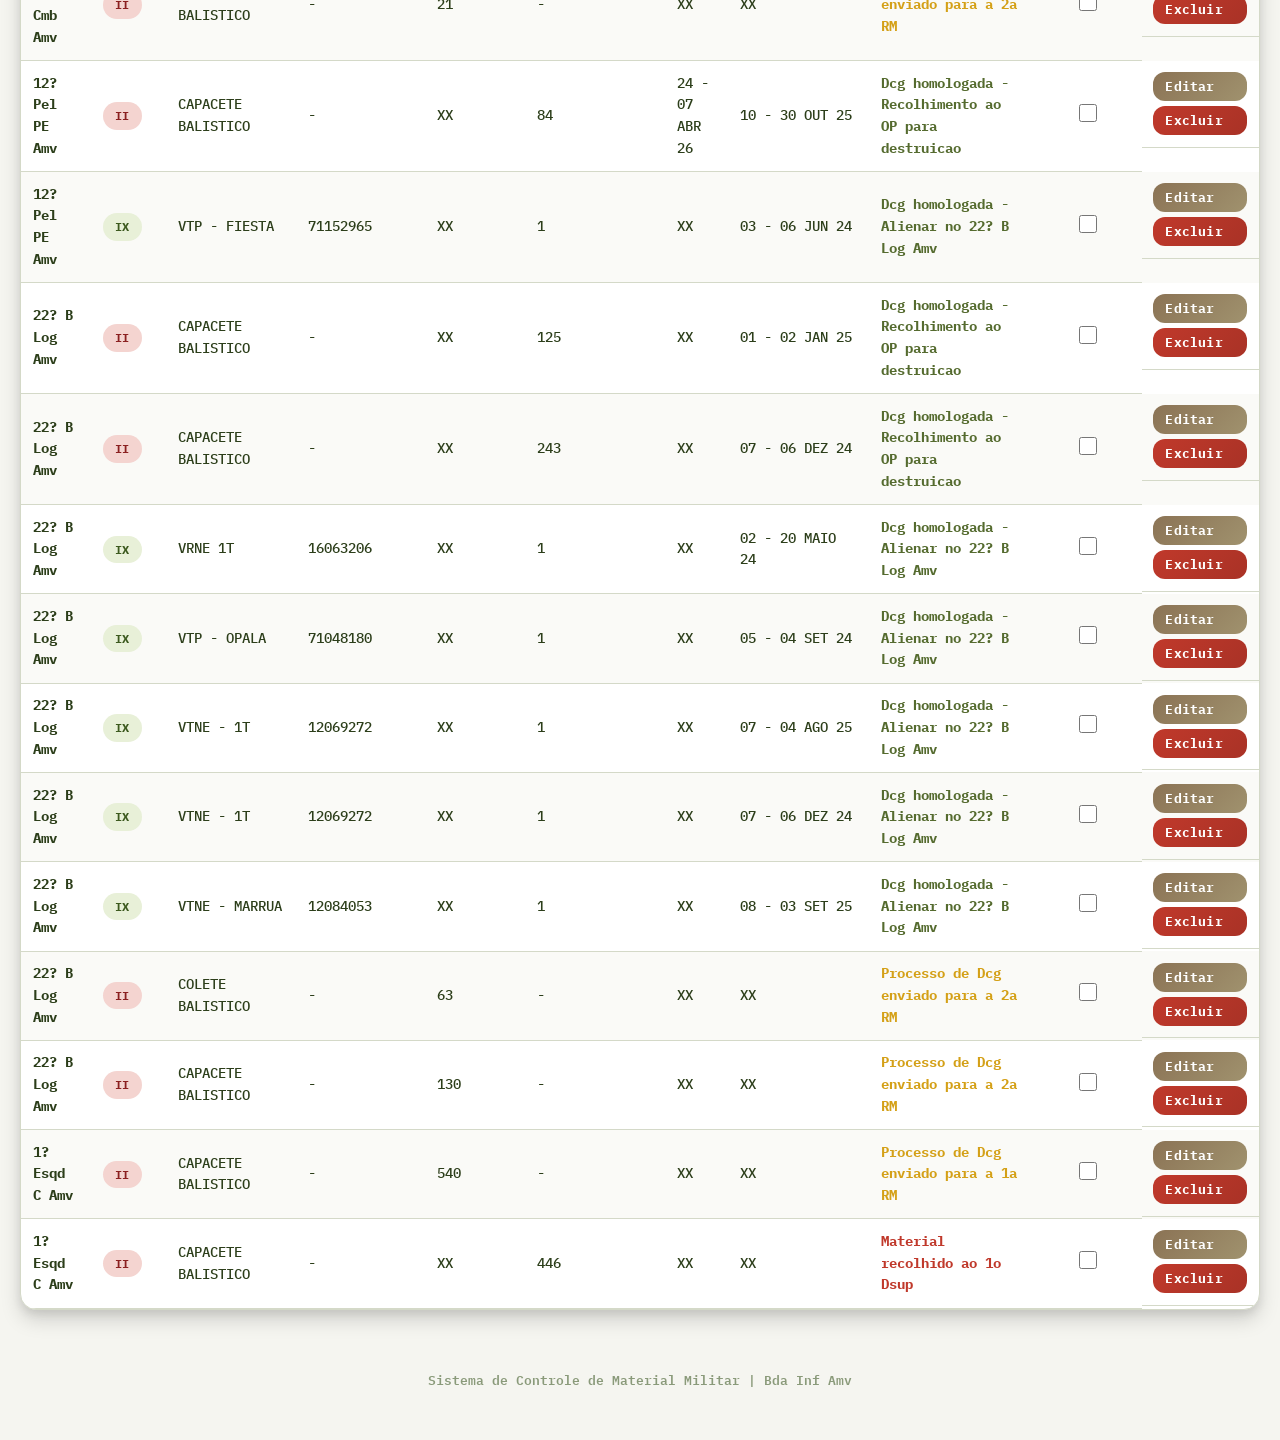
==== commit e692b87f: "Corrige encoding mojibake (UTF-8 duplo/triplo) em todos os arquivos" ====
--- a/index.html
+++ b/index.html
@@ -194,8 +194,8 @@
             <button class="tab active" onclick="switchTab('consulta')">Consulta</button>
             <button class="tab" onclick="switchTab('cadastro')">Cadastro / Edicao</button>
             <a href="painel.html" class="active">Painel de Indicadores</a>
-            <a href="relatorio.html">RelatÃƒÂ³rio</a>
-            <a href="imprimir.html">ImpressÃƒÂ£o por OM</a>
+            <a href="relatorio.html">Relatório</a>
+            <a href="imprimir.html">Impressão por OM</a>
         </div>
 
         <div id="tab-consulta" class="tab-content active">
@@ -342,8 +342,7 @@
     </div>
 
     <script src="config.js?v=5"></script>
-    <link rel="stylesheet" href="splash.css">
-    <script src="data.js?v=7"></script>
+    <script src="data.js?v=6"></script>
     <script>
         let data = [];
         let filteredData = [];
@@ -590,7 +589,6 @@
         }
 
         async function init() {
-            initSplash();
             data = await loadData();
             data = sortData(data);
             filteredData = [...data];
